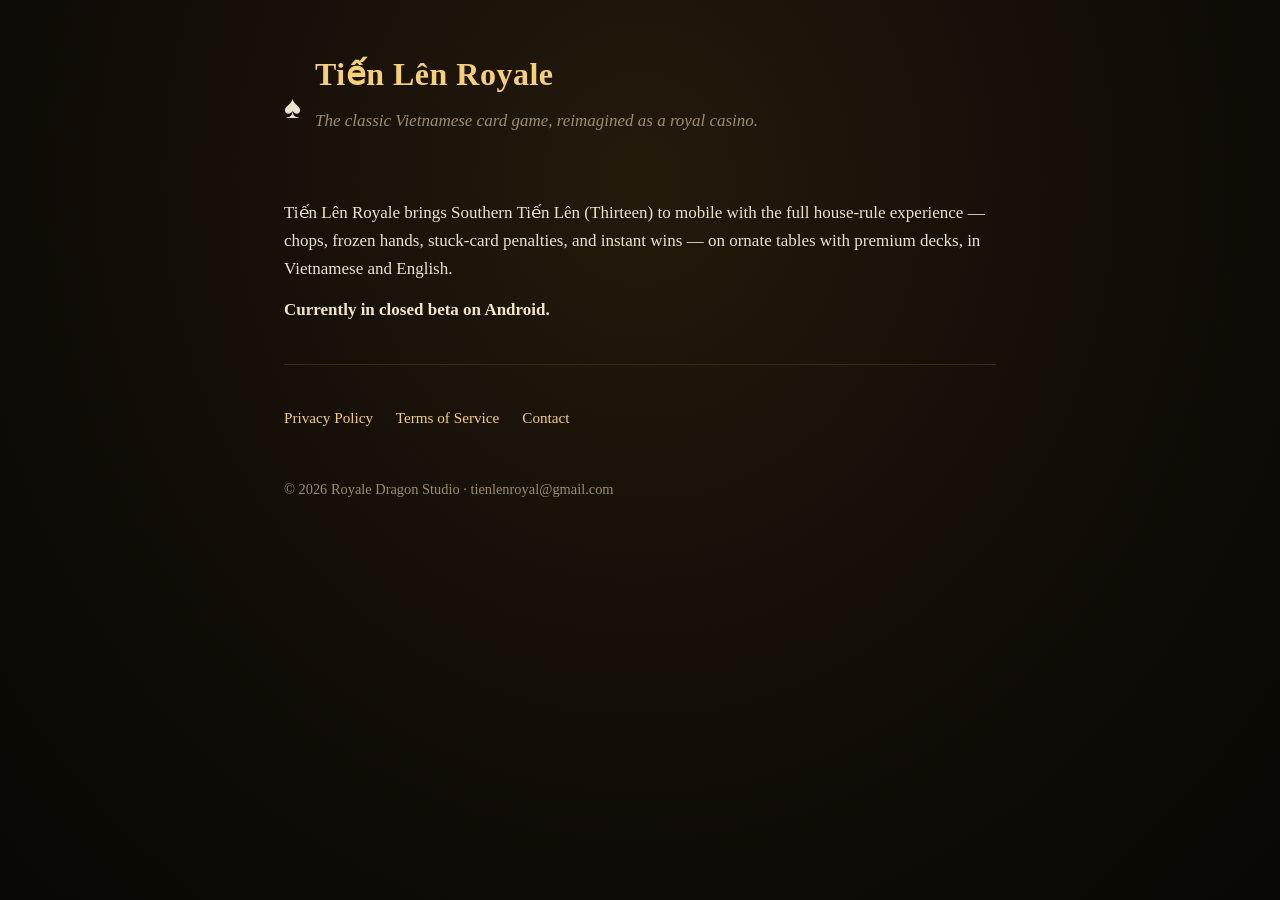
==== index.html @ 7c0a3155 "Tien Len Royale site: privacy policy + terms of service Co-Authored-By: Claude Fable 5 <noreply@anth" ====
<!DOCTYPE html>
<html lang="en">
<head>
<meta charset="utf-8">
<meta name="viewport" content="width=device-width, initial-scale=1">
<title>Tiến Lên Royale</title>
<link rel="stylesheet" href="style.css">
</head>
<body>
<div class="wrap">
  <div class="brand"><span class="crest">♠</span>
    <div><h1>Tiến Lên Royale</h1>
    <div class="meta">The classic Vietnamese card game, reimagined as a royal casino.</div></div>
  </div>
  <p>Tiến Lên Royale brings Southern Tiến Lên (Thirteen) to mobile with the
  full house-rule experience — chops, frozen hands, stuck-card penalties, and
  instant wins — on ornate tables with premium decks, in Vietnamese and English.</p>
  <p><strong>Currently in closed beta on Android.</strong></p>
  <hr class="rule">
  <div class="nav">
    <a href="privacy.html">Privacy Policy</a>
    <a href="terms.html">Terms of Service</a>
    <a href="mailto:tienlenroyal@gmail.com">Contact</a>
  </div>
  <div class="footer">© 2026 Royale Dragon Studio · tienlenroyal@gmail.com</div>
</div>
</body>
</html>
---- style.css ----
:root { color-scheme: dark; }
* { margin: 0; padding: 0; box-sizing: border-box; }
body {
  background: radial-gradient(ellipse at 50% 20%, #241a0c 0%, #120d07 55%, #0a0704 100%);
  color: #ece2cd; font: 17px/1.65 Georgia, "Times New Roman", serif;
  min-height: 100vh;
}
.wrap { max-width: 760px; margin: 0 auto; padding: 48px 24px 80px; }
h1 { color: #f6d074; font-size: 2rem; margin-bottom: .4rem; letter-spacing: .5px; }
h2 { color: #d6a83e; font-size: 1.25rem; margin: 2rem 0 .6rem; }
p, li { margin-bottom: .8rem; }
ul { padding-left: 1.4rem; }
a { color: #f6d074; }
.meta { color: #9a8d70; font-style: italic; margin-bottom: 2rem; }
.rule { border: none; border-top: 1px solid #3a2d16; margin: 2.5rem 0; }
.nav { margin-bottom: 2.5rem; font-size: .95rem; }
.nav a { margin-right: 1.2rem; text-decoration: none; }
.brand { display: flex; align-items: center; gap: 14px; margin-bottom: 2rem; }
.brand .crest { font-size: 2rem; }
.footer { margin-top: 3rem; color: #9a8d70; font-size: .9rem; }
strong { color: #f2e6c8; }
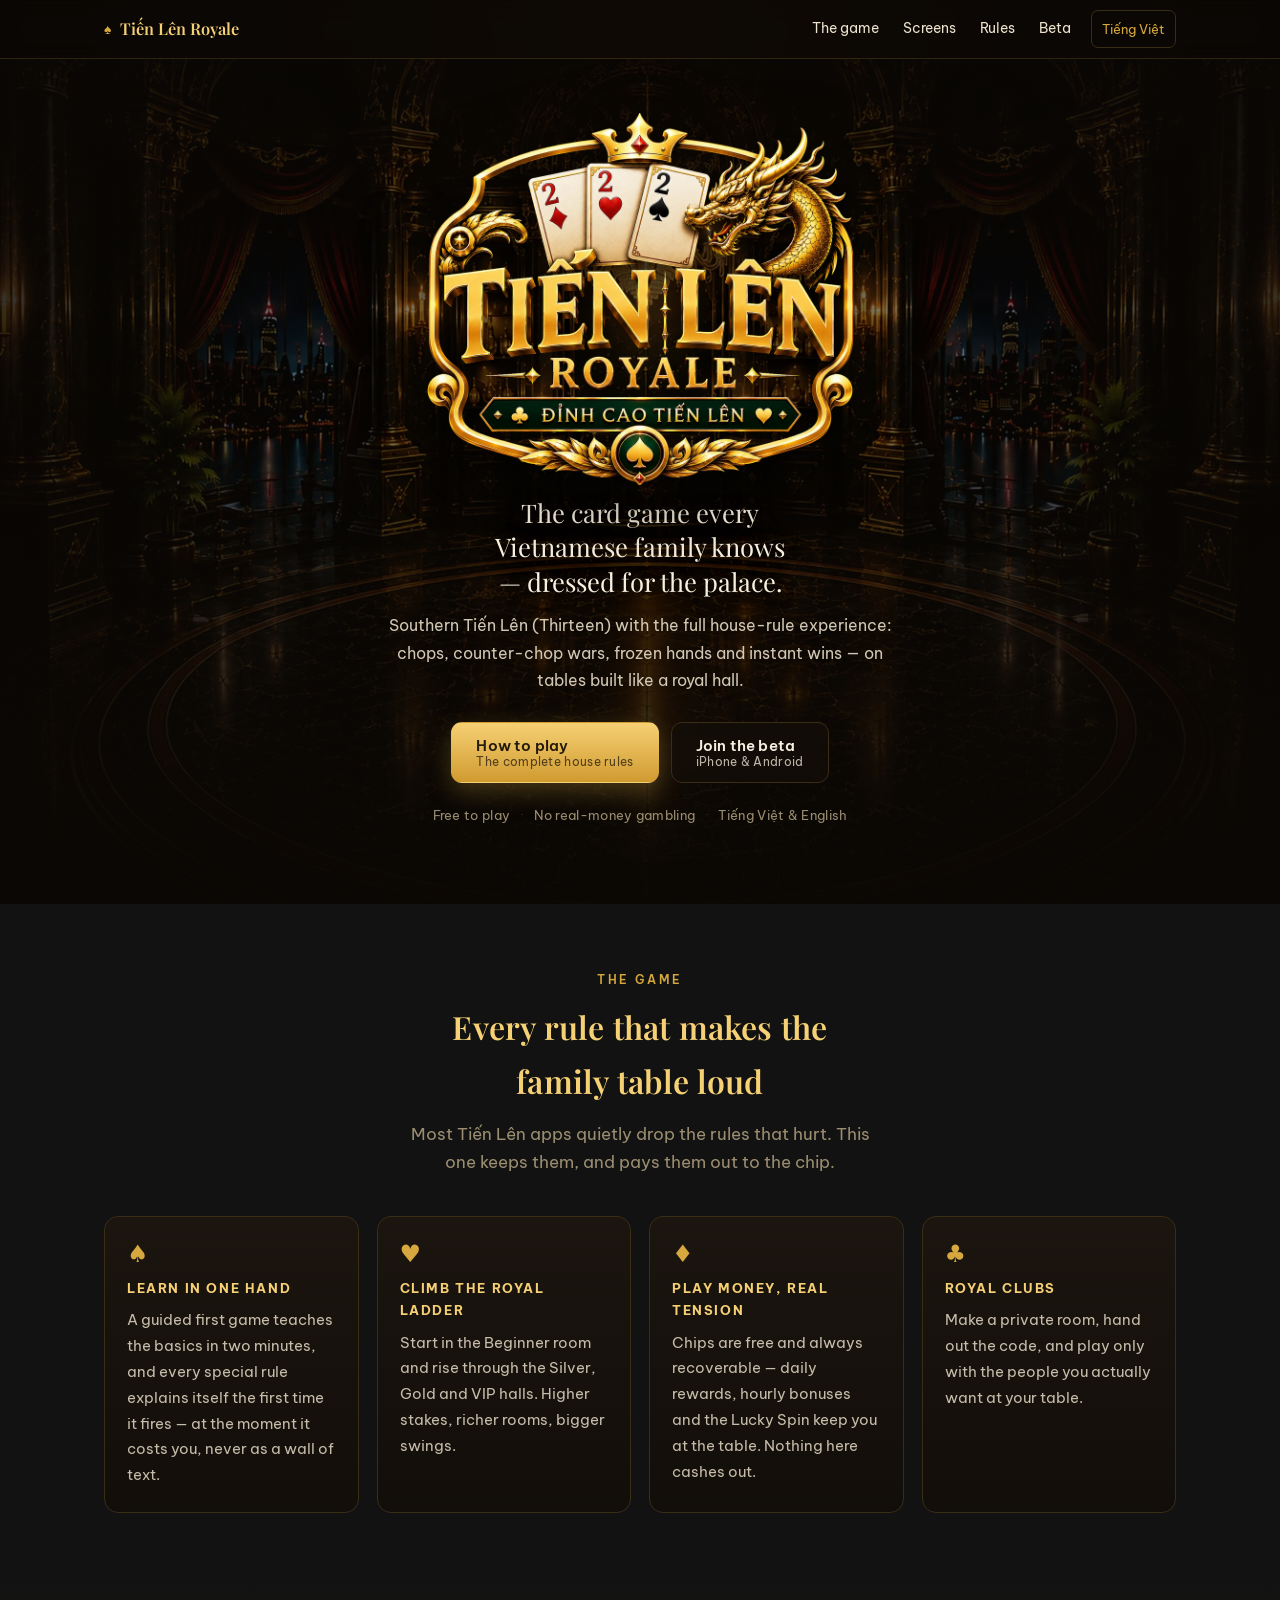
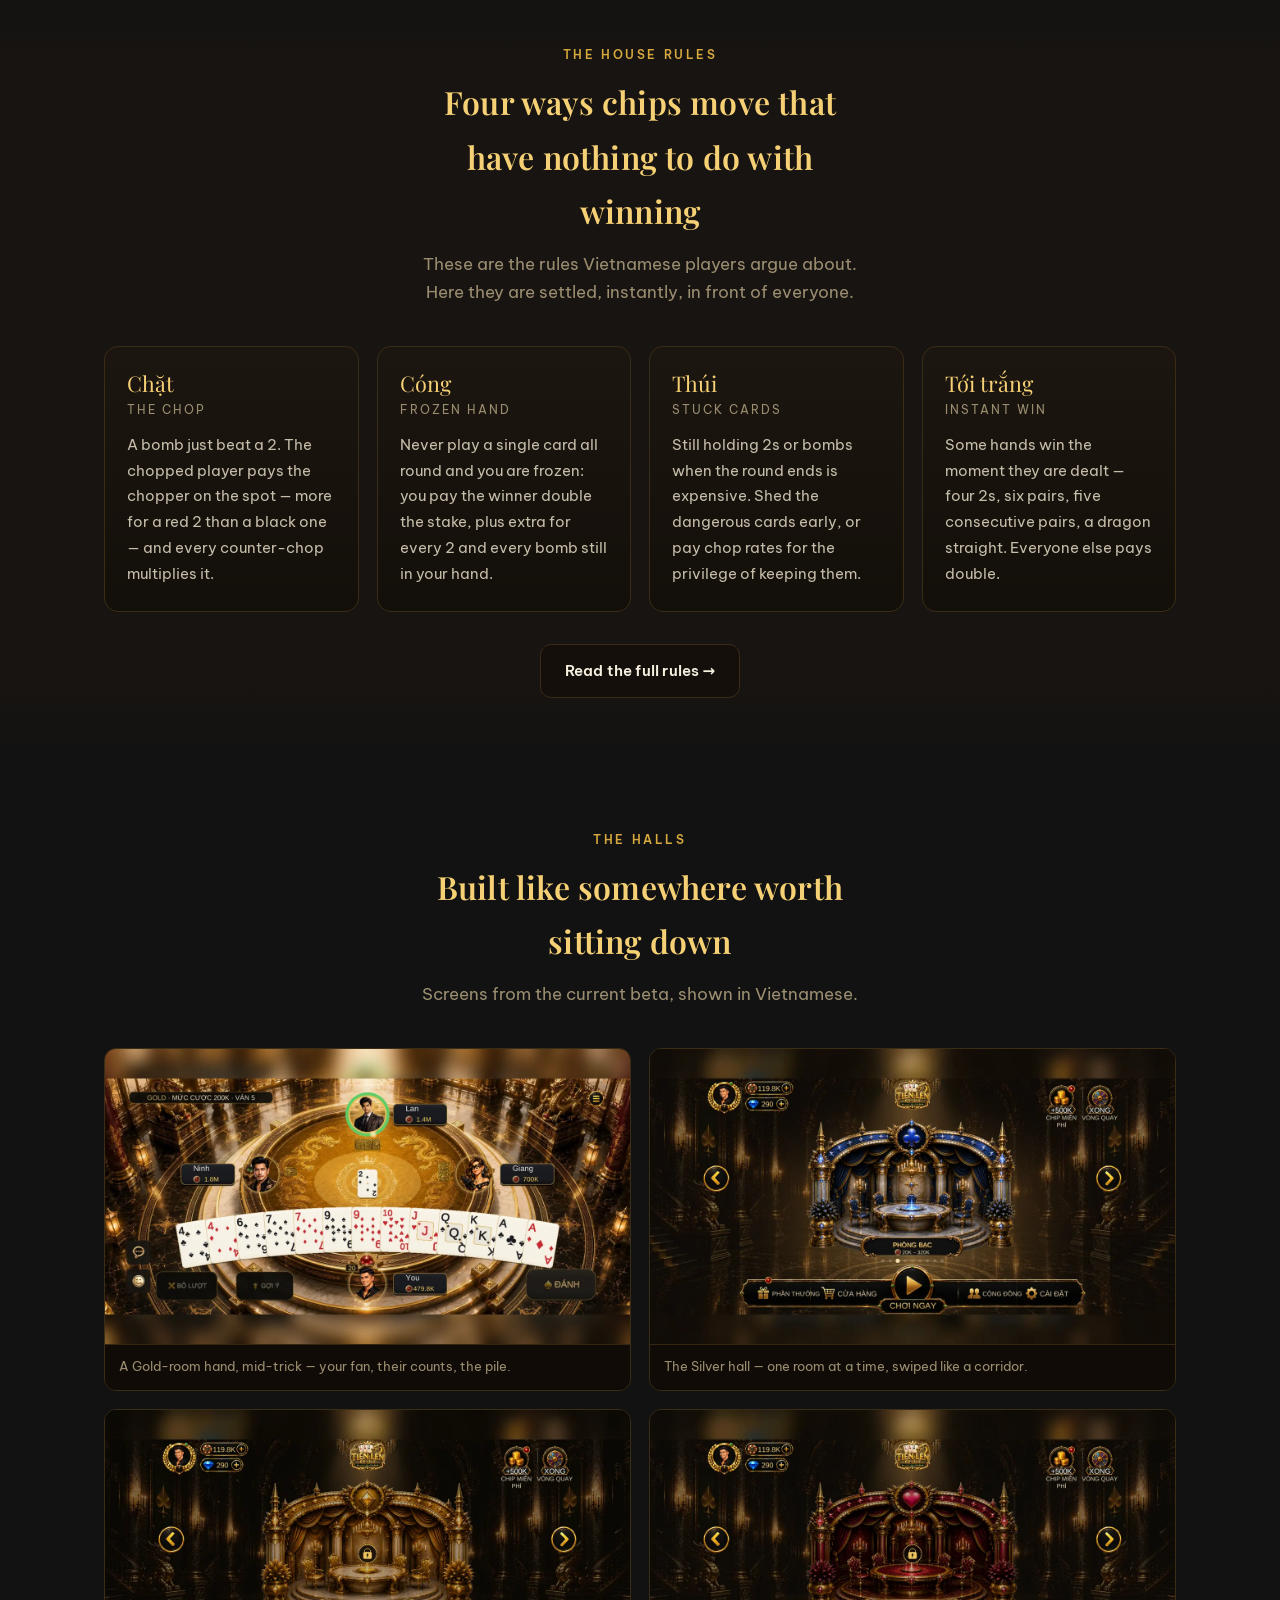
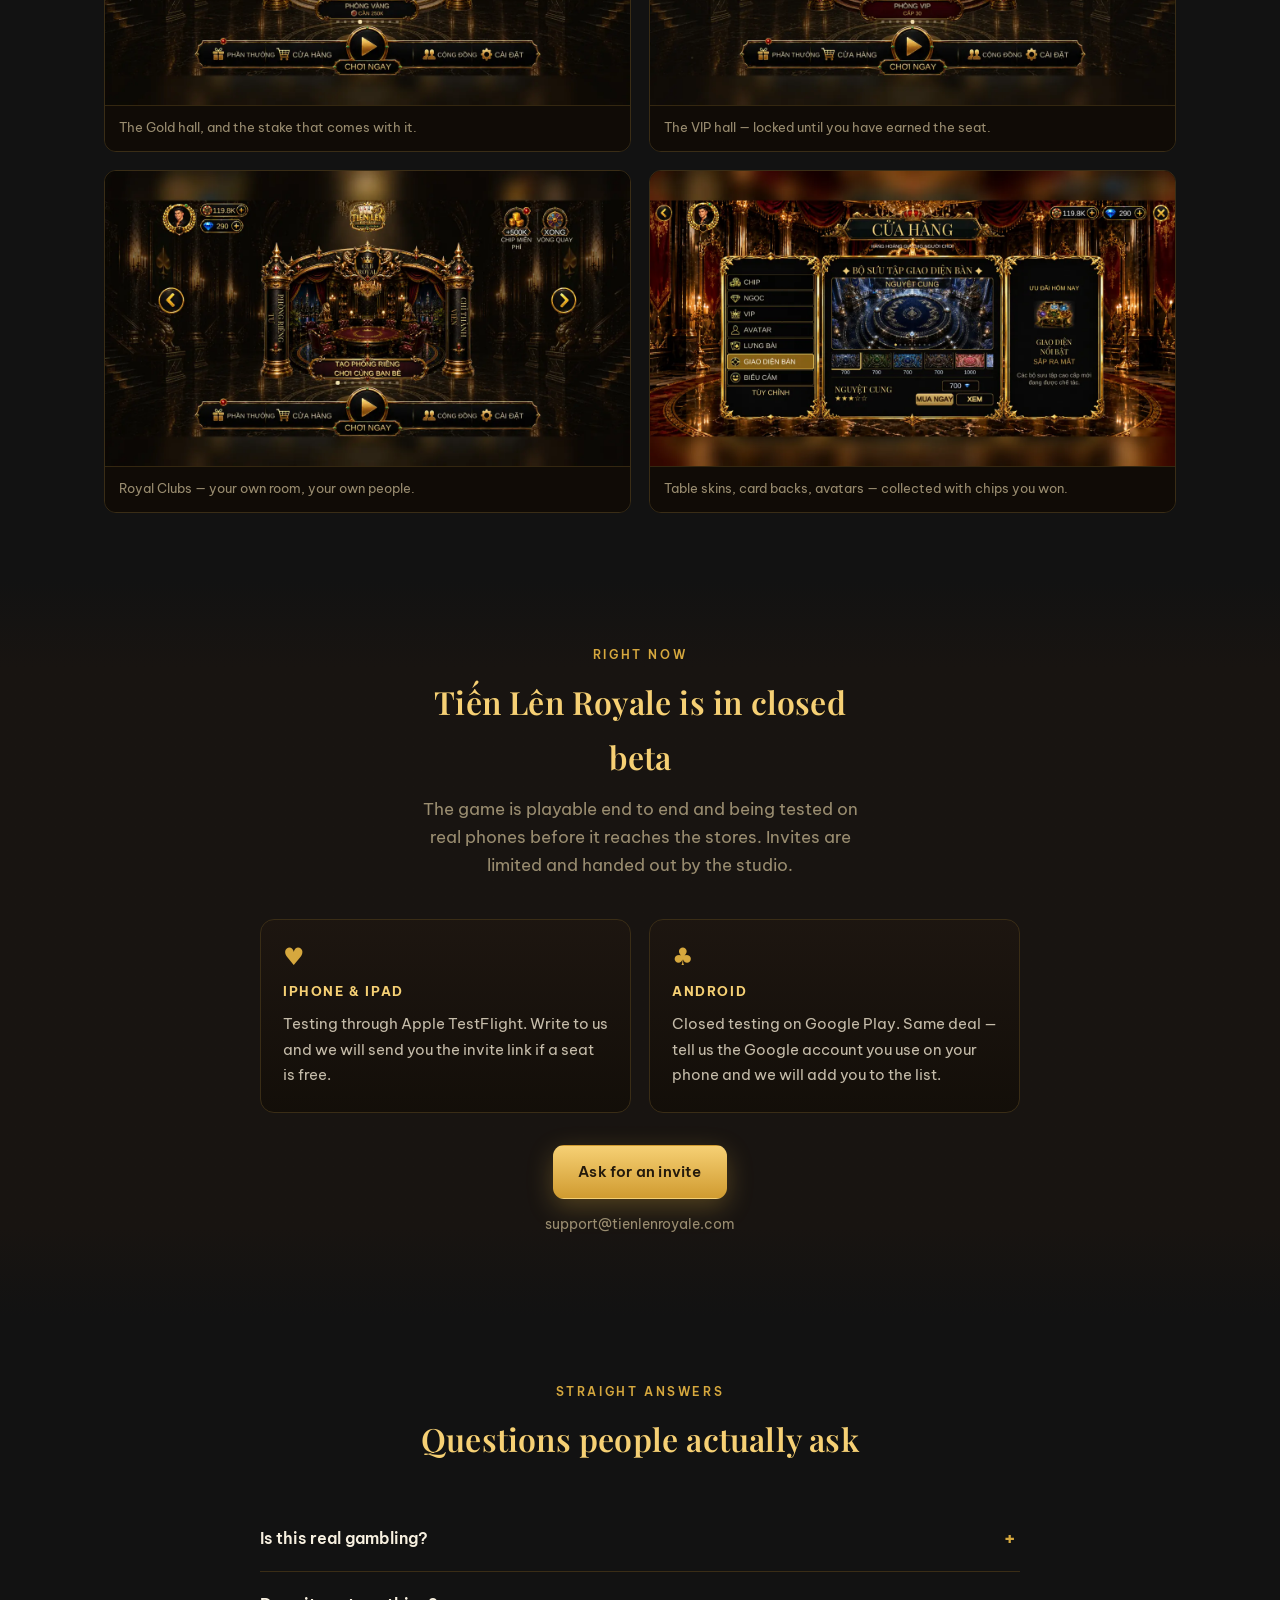
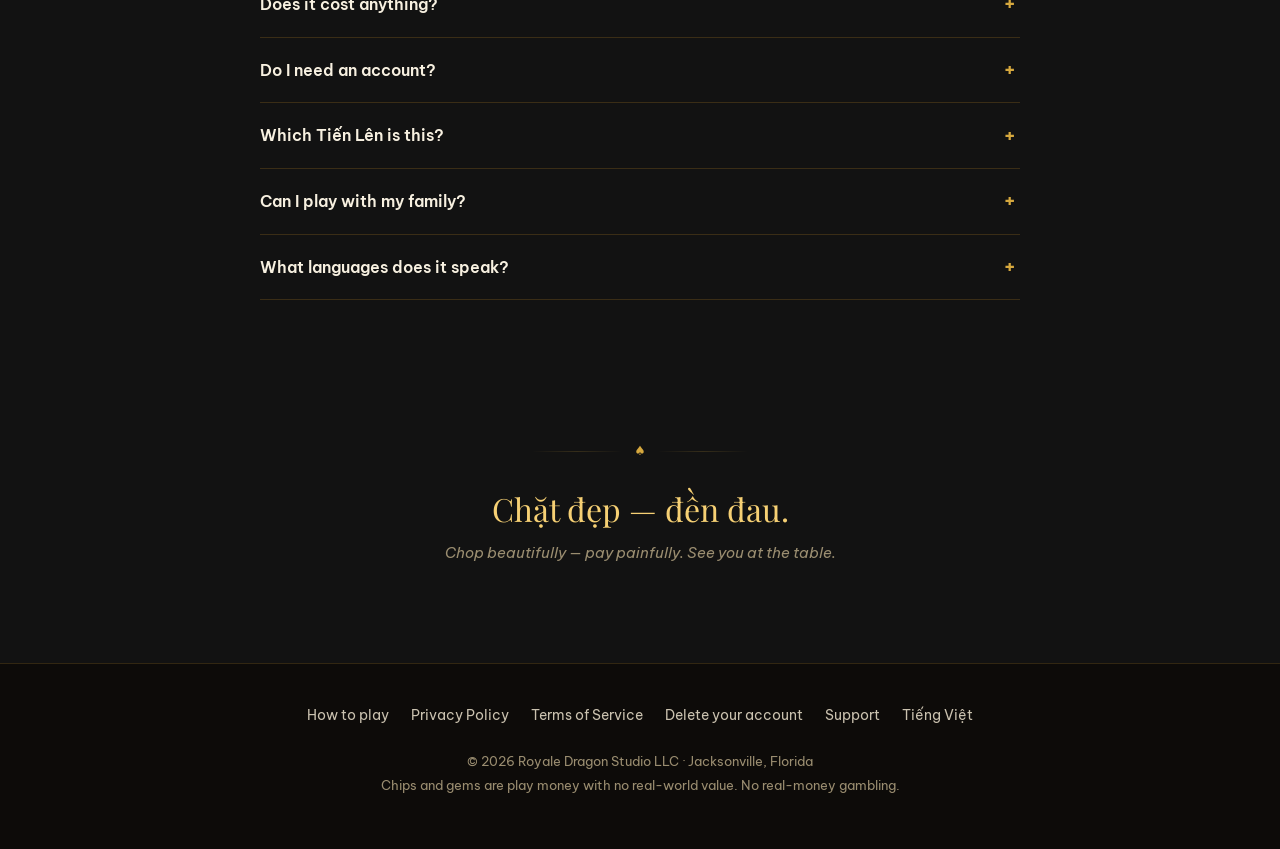
==== commit ca26e3e5: "Marketing site for tienlenroyale.com: landing page, full rules, VI twins The legal-only GitHub Pages" ====
--- a/index.html
+++ b/index.html
@@ -3,26 +3,308 @@
 <head>
 <meta charset="utf-8">
 <meta name="viewport" content="width=device-width, initial-scale=1">
-<title>Tiến Lên Royale</title>
+<title>Tiến Lên Royale — the classic Vietnamese card game, dressed for the palace</title>
+<meta name="description" content="Southern Tiến Lên (Thirteen) on your phone with the full house rules — chặt, cóng, thúi, tới trắng — on ornate royal tables. Free to play, Vietnamese and English, no real-money gambling.">
+<link rel="canonical" href="https://tienlenroyale.com/">
+<link rel="alternate" hreflang="vi" href="https://tienlenroyale.com/index-vi.html">
+<link rel="alternate" hreflang="en" href="https://tienlenroyale.com/">
+<meta property="og:type" content="website">
+<meta property="og:title" content="Tiến Lên Royale">
+<meta property="og:description" content="The card game every Vietnamese family knows — dressed for the palace.">
+<meta property="og:image" content="https://tienlenroyale.com/assets/og.jpg">
+<meta property="og:url" content="https://tienlenroyale.com/">
+<meta name="twitter:card" content="summary_large_image">
+<meta name="theme-color" content="#0a0704">
+<link rel="icon" href="assets/favicon-32.png" sizes="32x32">
+<link rel="apple-touch-icon" href="assets/apple-touch-icon.png">
+<link rel="preconnect" href="https://fonts.googleapis.com">
+<link rel="preconnect" href="https://fonts.gstatic.com" crossorigin>
+<link rel="stylesheet" href="https://fonts.googleapis.com/css2?family=Be+Vietnam+Pro:wght@400;600;700&family=Playfair+Display:wght@500;600;700&display=swap">
 <link rel="stylesheet" href="style.css">
 </head>
 <body>
-<div class="wrap">
-  <div class="brand"><span class="crest">♠</span>
-    <div><h1>Tiến Lên Royale</h1>
-    <div class="meta">The classic Vietnamese card game, reimagined as a royal casino.</div></div>
+
+<header class="site-head">
+  <div class="shell">
+    <a class="site-mark" href="index.html"><span class="pip">♠</span> Tiến Lên Royale</a>
+    <nav class="site-nav">
+      <a class="hide-sm" href="#game">The game</a>
+      <a class="hide-sm" href="#gallery">Screens</a>
+      <a href="rules.html">Rules</a>
+      <a class="hide-sm" href="#beta">Beta</a>
+      <a class="lang" href="index-vi.html">Tiếng Việt</a>
+    </nav>
   </div>
-  <p>Tiến Lên Royale brings Southern Tiến Lên (Thirteen) to mobile with the
-  full house-rule experience — chops, frozen hands, stuck-card penalties, and
-  instant wins — on ornate tables with premium decks, in Vietnamese and English.</p>
-  <p><strong>Currently in closed beta on Android.</strong></p>
-  <hr class="rule">
-  <div class="nav">
-    <a href="privacy.html">Privacy Policy</a>
-    <a href="terms.html">Terms of Service</a>
-    <a href="mailto:tienlenroyal@gmail.com">Contact</a>
+</header>
+
+<main>
+
+  <!-- ── Hero ─────────────────────────────────────────────────────── -->
+  <section class="hero">
+    <div class="hero-bg" aria-hidden="true"></div>
+    <div class="shell">
+      <img class="hero-logo" src="assets/logo.webp" width="900" height="778"
+           alt="Tiến Lên Royale — Đỉnh Cao Tiến Lên" fetchpriority="high">
+      <p class="hero-tag">The card game every Vietnamese family knows — dressed for the palace.</p>
+      <p class="hero-sub">Southern Tiến Lên (Thirteen) with the full house-rule
+      experience: chops, counter-chop wars, frozen hands and instant wins — on
+      tables built like a royal hall.</p>
+
+      <div class="cta-row">
+        <a class="btn btn-gold" href="rules.html">
+          <span class="stack"><span>How to play</span><span class="sub">The complete house rules</span></span>
+        </a>
+        <a class="btn btn-ghost" href="#beta">
+          <span class="stack"><span>Join the beta</span><span class="sub">iPhone &amp; Android</span></span>
+        </a>
+      </div>
+
+      <p class="hero-note">
+        <span>Free to play</span><i>·</i><span>No real-money gambling</span><i>·</i><span>Tiếng Việt &amp; English</span>
+      </p>
+    </div>
+  </section>
+
+  <!-- ── What it is ───────────────────────────────────────────────── -->
+  <section class="band" id="game">
+    <div class="shell">
+      <div class="sec-head">
+        <span class="eyebrow">The game</span>
+        <h2>Every rule that makes the family table loud</h2>
+        <p>Most Tiến Lên apps quietly drop the rules that hurt. This one keeps them,
+        and pays them out to the chip.</p>
+      </div>
+
+      <div class="grid grid-4">
+        <article class="card">
+          <span class="suit">♠</span>
+          <h3>Learn in one hand</h3>
+          <p>A guided first game teaches the basics in two minutes, and every special
+          rule explains itself the first time it fires — at the moment it costs you,
+          never as a wall of text.</p>
+        </article>
+        <article class="card">
+          <span class="suit">♥</span>
+          <h3>Climb the royal ladder</h3>
+          <p>Start in the Beginner room and rise through the Silver, Gold and VIP
+          halls. Higher stakes, richer rooms, bigger swings.</p>
+        </article>
+        <article class="card">
+          <span class="suit">♦</span>
+          <h3>Play money, real tension</h3>
+          <p>Chips are free and always recoverable — daily rewards, hourly bonuses
+          and the Lucky Spin keep you at the table. Nothing here cashes out.</p>
+        </article>
+        <article class="card">
+          <span class="suit">♣</span>
+          <h3>Royal Clubs</h3>
+          <p>Make a private room, hand out the code, and play only with the people
+          you actually want at your table.</p>
+        </article>
+      </div>
+    </div>
+  </section>
+
+  <!-- ── The four house rules ─────────────────────────────────────── -->
+  <section class="band band-alt" id="houserules">
+    <div class="shell">
+      <div class="sec-head">
+        <span class="eyebrow">The house rules</span>
+        <h2>Four ways chips move that have nothing to do with winning</h2>
+        <p>These are the rules Vietnamese players argue about. Here they are settled,
+        instantly, in front of everyone.</p>
+      </div>
+
+      <div class="grid grid-4">
+        <article class="card rule-card">
+          <span class="vn">Chặt</span>
+          <span class="en">The chop</span>
+          <p>A bomb just beat a 2. The chopped player pays the chopper on the spot —
+          more for a red 2 than a black one — and every counter-chop multiplies it.</p>
+        </article>
+        <article class="card rule-card">
+          <span class="vn">Cóng</span>
+          <span class="en">Frozen hand</span>
+          <p>Never play a single card all round and you are frozen: you pay the winner
+          double the stake, plus extra for every 2 and every bomb still in your hand.</p>
+        </article>
+        <article class="card rule-card">
+          <span class="vn">Thúi</span>
+          <span class="en">Stuck cards</span>
+          <p>Still holding 2s or bombs when the round ends is expensive. Shed the
+          dangerous cards early, or pay chop rates for the privilege of keeping them.</p>
+        </article>
+        <article class="card rule-card">
+          <span class="vn">Tới trắng</span>
+          <span class="en">Instant win</span>
+          <p>Some hands win the moment they are dealt — four 2s, six pairs, five
+          consecutive pairs, a dragon straight. Everyone else pays double.</p>
+        </article>
+      </div>
+
+      <p style="text-align:center; margin: 32px 0 0;">
+        <a class="btn btn-ghost" href="rules.html">Read the full rules →</a>
+      </p>
+    </div>
+  </section>
+
+  <!-- ── Gallery ──────────────────────────────────────────────────── -->
+  <section class="band" id="gallery">
+    <div class="shell">
+      <div class="sec-head">
+        <span class="eyebrow">The halls</span>
+        <h2>Built like somewhere worth sitting down</h2>
+        <p>Screens from the current beta, shown in Vietnamese.</p>
+      </div>
+
+      <div class="shots">
+        <figure class="shot">
+          <img src="assets/shots/sc1_table_gold.webp" width="1280" height="720" loading="lazy"
+               alt="A four-player hand in progress at a Gold-room table">
+          <figcaption>A Gold-room hand, mid-trick — your fan, their counts, the pile.</figcaption>
+        </figure>
+        <figure class="shot">
+          <img src="assets/shots/sc3_lobby_silver.webp" width="1280" height="720" loading="lazy"
+               alt="The Silver hall in the lobby carousel">
+          <figcaption>The Silver hall — one room at a time, swiped like a corridor.</figcaption>
+        </figure>
+        <figure class="shot">
+          <img src="assets/shots/sc5_room_gold.webp" width="1280" height="720" loading="lazy"
+               alt="The Gold hall in the lobby carousel">
+          <figcaption>The Gold hall, and the stake that comes with it.</figcaption>
+        </figure>
+        <figure class="shot">
+          <img src="assets/shots/sc4_vip_room.webp" width="1280" height="720" loading="lazy"
+               alt="The VIP hall, locked until level 30">
+          <figcaption>The VIP hall — locked until you have earned the seat.</figcaption>
+        </figure>
+        <figure class="shot">
+          <img src="assets/shots/sc2_royal_club.webp" width="1280" height="720" loading="lazy"
+               alt="The Royal Club room, a private table for friends">
+          <figcaption>Royal Clubs — your own room, your own people.</figcaption>
+        </figure>
+        <figure class="shot">
+          <img src="assets/shots/sc6_table_skins.webp" width="1280" height="720" loading="lazy"
+               alt="The table skin collection in the shop">
+          <figcaption>Table skins, card backs, avatars — collected with chips you won.</figcaption>
+        </figure>
+      </div>
+    </div>
+  </section>
+
+  <!-- ── Beta ─────────────────────────────────────────────────────── -->
+  <section class="band band-alt" id="beta">
+    <div class="shell">
+      <div class="sec-head">
+        <span class="eyebrow">Right now</span>
+        <h2>Tiến Lên Royale is in closed beta</h2>
+        <p>The game is playable end to end and being tested on real phones before it
+        reaches the stores. Invites are limited and handed out by the studio.</p>
+      </div>
+
+      <div class="grid grid-2" style="max-width: 760px; margin: 0 auto;">
+        <article class="card">
+          <span class="suit">♥</span>
+          <h3>iPhone &amp; iPad</h3>
+          <p>Testing through Apple TestFlight. Write to us and we will send you the
+          invite link if a seat is free.</p>
+        </article>
+        <article class="card">
+          <span class="suit">♣</span>
+          <h3>Android</h3>
+          <p>Closed testing on Google Play. Same deal — tell us the Google account
+          you use on your phone and we will add you to the list.</p>
+        </article>
+      </div>
+
+      <p style="text-align:center; margin: 32px 0 0;">
+        <a class="btn btn-gold" href="mailto:support@tienlenroyale.com?subject=Beta%20invite%20request">
+          Ask for an invite
+        </a>
+      </p>
+      <p style="text-align:center; color: var(--muted); font-size: .85rem; margin-top: 14px;">
+        support@tienlenroyale.com
+      </p>
+    </div>
+  </section>
+
+  <!-- ── Q&A ──────────────────────────────────────────────────────── -->
+  <section class="band">
+    <div class="shell">
+      <div class="sec-head">
+        <span class="eyebrow">Straight answers</span>
+        <h2>Questions people actually ask</h2>
+      </div>
+
+      <div class="qa">
+        <details>
+          <summary>Is this real gambling?</summary>
+          <p>No. Chips and gems are play money. They have no real-world value, cannot
+          be cashed out, and cannot be transferred between players for value. The game
+          simulates card-table wagering — the way a family game does — and nothing of
+          monetary value can be won.</p>
+        </details>
+        <details>
+          <summary>Does it cost anything?</summary>
+          <p>The game is free to play. Chips are always recoverable through daily
+          rewards, hourly bonuses and the Lucky Spin, so running dry is never the end
+          of the night. Optional chip packs will exist later; nothing is on sale today.</p>
+        </details>
+        <details>
+          <summary>Do I need an account?</summary>
+          <p>No. You can play as a guest forever — sign-in is an offer, never a wall.
+          Linking an Apple or Google account exists so your progress survives a lost
+          phone, and you can delete the account and everything in it at any time.</p>
+        </details>
+        <details>
+          <summary>Which Tiến Lên is this?</summary>
+          <p>Southern Tiến Lên (Tiến Lên Miền Nam, "Thirteen"): 3 is the lowest card,
+          2 is the highest, suits rank ♠ &lt; ♣ &lt; ♦ &lt; ♥, and bombs chop 2s. The
+          full ruleset — including the chop, frozen-hand and stuck-card penalties — is
+          written out on the <a href="rules.html">rules page</a>.</p>
+        </details>
+        <details>
+          <summary>Can I play with my family?</summary>
+          <p>Yes — that is what Royal Clubs are for. Create a private room, choose the
+          stake and how many seats it has, and share the code with the people you want
+          in it.</p>
+        </details>
+        <details>
+          <summary>What languages does it speak?</summary>
+          <p>Vietnamese and English, switchable in Settings. The Vietnamese is the
+          language the game was written in, not a translation of the English.</p>
+        </details>
+      </div>
+    </div>
+  </section>
+
+  <!-- ── Closer ───────────────────────────────────────────────────── -->
+  <section class="closer">
+    <div class="shell">
+      <div class="ornament">♠</div>
+      <p class="quote" style="margin-top: 26px;">Chặt đẹp — đền đau.</p>
+      <p class="quote-en">Chop beautifully — pay painfully. See you at the table.</p>
+    </div>
+  </section>
+
+</main>
+
+<footer class="site-foot">
+  <div class="shell">
+    <div class="foot-links">
+      <a href="rules.html">How to play</a>
+      <a href="privacy.html">Privacy Policy</a>
+      <a href="terms.html">Terms of Service</a>
+      <a href="delete-account.html">Delete your account</a>
+      <a href="mailto:support@tienlenroyale.com">Support</a>
+      <a href="index-vi.html">Tiếng Việt</a>
+    </div>
+    <div class="foot-legal">
+      © 2026 Royale Dragon Studio LLC · Jacksonville, Florida<br>
+      Chips and gems are play money with no real-world value. No real-money gambling.
+    </div>
   </div>
-  <div class="footer">© 2026 Royale Dragon Studio · tienlenroyal@gmail.com</div>
-</div>
+</footer>
+
 </body>
 </html>
--- a/style.css
+++ b/style.css
@@ -1,21 +1,353 @@
-:root { color-scheme: dark; }
+/* ── Tiến Lên Royale — tienlenroyale.com ──────────────────────────────────
+   One stylesheet for the whole site. The document classes (.wrap, .nav,
+   .meta, .rule, .footer, h1/h2/p/ul) are the ones the legal pages have
+   always used and still mean the same thing; everything below the
+   "MARKETING" band is new and only the landing/rules pages touch it.
+   Fonts are chosen for FULL VIETNAMESE COVERAGE — Playfair Display and
+   Be Vietnam Pro both ship the vietnamese subset, so ế ộ ạ ề never fall
+   back to a mismatched face mid-word.
+   ───────────────────────────────────────────────────────────────────── */
+
+:root {
+  color-scheme: dark;
+
+  --ink:        #0a0704;
+  --ink-2:      #120d07;
+  --panel:      #17110a;
+  --panel-2:    #1e1610;
+  --gold:       #f6d074;
+  --gold-deep:  #d6a83e;
+  --gold-glow:  rgba(246, 208, 116, .16);
+  --cream:      #ece2cd;
+  --cream-hi:   #f7f0e0;
+  --muted:      #9a8d70;
+  --line:       #3a2d16;
+  --line-soft:  rgba(214, 168, 62, .18);
+  --oxblood:    #6d1f22;
+
+  --display: "Playfair Display", Georgia, "Times New Roman", serif;
+  --body: "Be Vietnam Pro", "Segoe UI", system-ui, -apple-system, sans-serif;
+
+  --shell: 1120px;
+  --doc: 760px;
+}
+
 * { margin: 0; padding: 0; box-sizing: border-box; }
+
+html { scroll-behavior: smooth; }
+@media (prefers-reduced-motion: reduce) { html { scroll-behavior: auto; } }
+
 body {
-  background: radial-gradient(ellipse at 50% 20%, #241a0c 0%, #120d07 55%, #0a0704 100%);
-  color: #ece2cd; font: 17px/1.65 Georgia, "Times New Roman", serif;
+  background: radial-gradient(ellipse at 50% 0%, #241a0c 0%, #120d07 48%, #0a0704 100%);
+  background-attachment: fixed;
+  color: var(--cream);
+  font: 16.5px/1.7 var(--body);
   min-height: 100vh;
-}
-.wrap { max-width: 760px; margin: 0 auto; padding: 48px 24px 80px; }
-h1 { color: #f6d074; font-size: 2rem; margin-bottom: .4rem; letter-spacing: .5px; }
-h2 { color: #d6a83e; font-size: 1.25rem; margin: 2rem 0 .6rem; }
-p, li { margin-bottom: .8rem; }
-ul { padding-left: 1.4rem; }
-a { color: #f6d074; }
-.meta { color: #9a8d70; font-style: italic; margin-bottom: 2rem; }
-.rule { border: none; border-top: 1px solid #3a2d16; margin: 2.5rem 0; }
+  -webkit-font-smoothing: antialiased;
+  overflow-x: hidden;
+}
+
+/* ── Document typography (legal pages + rules body) ──────────────────── */
+
+.wrap { max-width: var(--doc); margin: 0 auto; padding: 48px 24px 80px; }
+
+h1 {
+  font-family: var(--display);
+  color: var(--gold);
+  font-size: clamp(1.9rem, 5vw, 2.3rem);
+  font-weight: 600;
+  line-height: 1.2;
+  margin-bottom: .5rem;
+  letter-spacing: .3px;
+}
+h2 {
+  font-family: var(--display);
+  color: var(--gold-deep);
+  font-size: clamp(1.2rem, 3.4vw, 1.4rem);
+  font-weight: 600;
+  margin: 2.2rem 0 .7rem;
+  letter-spacing: .2px;
+}
+h3 {
+  font-family: var(--display);
+  color: var(--cream-hi);
+  font-size: 1.08rem;
+  font-weight: 600;
+  margin: 1.4rem 0 .4rem;
+}
+
+p, li { margin-bottom: .85rem; }
+ul, ol { padding-left: 1.4rem; }
+a { color: var(--gold); text-underline-offset: 3px; }
+a:hover { color: var(--cream-hi); }
+strong { color: var(--cream-hi); font-weight: 600; }
+em { color: var(--cream-hi); }
+
+.meta { color: var(--muted); font-style: italic; margin-bottom: 2rem; }
+.rule { border: none; border-top: 1px solid var(--line); margin: 2.5rem 0; }
 .nav { margin-bottom: 2.5rem; font-size: .95rem; }
 .nav a { margin-right: 1.2rem; text-decoration: none; }
 .brand { display: flex; align-items: center; gap: 14px; margin-bottom: 2rem; }
 .brand .crest { font-size: 2rem; }
-.footer { margin-top: 3rem; color: #9a8d70; font-size: .9rem; }
-strong { color: #f2e6c8; }
+.footer { margin-top: 3rem; color: var(--muted); font-size: .9rem; }
+
+/* ══ MARKETING ═══════════════════════════════════════════════════════ */
+
+.shell { max-width: var(--shell); margin: 0 auto; padding: 0 24px; }
+
+/* ── Site header ─────────────────────────────────────────────────────── */
+
+.site-head {
+  position: sticky; top: 0; z-index: 40;
+  background: rgba(10, 7, 4, .82);
+  backdrop-filter: blur(10px);
+  border-bottom: 1px solid var(--line-soft);
+}
+.site-head .shell {
+  display: flex; align-items: center; justify-content: space-between;
+  gap: 16px; min-height: 58px;
+}
+.site-mark {
+  display: inline-flex; align-items: center; gap: 9px;
+  font-family: var(--display); font-weight: 600; font-size: 1.02rem;
+  color: var(--gold); text-decoration: none; white-space: nowrap;
+}
+.site-mark .pip { color: var(--gold-deep); font-size: .85em; }
+.site-nav { display: flex; align-items: center; gap: 4px; flex-wrap: wrap; justify-content: flex-end; }
+.site-nav a {
+  color: var(--cream); text-decoration: none; font-size: .87rem;
+  padding: 7px 10px; border-radius: 7px; white-space: nowrap;
+}
+.site-nav a:hover { color: var(--gold); background: rgba(246, 208, 116, .08); }
+.site-nav a.lang {
+  border: 1px solid var(--line); color: var(--gold-deep);
+  margin-left: 6px; font-size: .82rem;
+}
+@media (max-width: 620px) {
+  .site-nav a { padding: 6px 8px; font-size: .82rem; }
+  .site-nav a.hide-sm { display: none; }
+  .site-mark { font-size: .93rem; }
+}
+
+/* ── Hero ────────────────────────────────────────────────────────────── */
+
+.hero { position: relative; overflow: hidden; text-align: center; isolation: isolate; }
+.hero-bg {
+  position: absolute; inset: 0; z-index: -2;
+  background: #0a0704 center/cover no-repeat;
+  background-image: url("assets/hero-sm.webp");
+}
+@media (min-width: 720px) { .hero-bg { background-image: url("assets/hero.webp"); } }
+.hero-bg::after {
+  content: ""; position: absolute; inset: 0;
+  background:
+    radial-gradient(ellipse at 50% 42%, rgba(10, 7, 4, .18) 0%, rgba(10, 7, 4, .74) 62%, #0a0704 100%),
+    linear-gradient(to bottom, rgba(10, 7, 4, .55) 0%, rgba(10, 7, 4, .05) 30%, rgba(10, 7, 4, .92) 100%);
+}
+.hero .shell { padding-top: 54px; padding-bottom: 62px; }
+
+.hero-logo {
+  width: min(430px, 78vw); height: auto; display: block; margin: 0 auto 6px;
+  filter: drop-shadow(0 14px 34px rgba(0, 0, 0, .75));
+}
+.hero-tag {
+  font-family: var(--display); font-size: clamp(1.15rem, 3.6vw, 1.6rem);
+  color: var(--cream-hi); line-height: 1.35; margin: 10px auto 0; max-width: 25ch;
+  text-wrap: balance;
+  text-shadow: 0 2px 18px rgba(0, 0, 0, .9);
+}
+.hero-sub {
+  color: var(--cream); opacity: .88; max-width: 46ch; margin: 14px auto 0;
+  font-size: 1rem; text-shadow: 0 2px 14px rgba(0, 0, 0, .8);
+}
+
+.cta-row {
+  display: flex; gap: 12px; justify-content: center; flex-wrap: wrap;
+  margin-top: 28px;
+}
+.btn {
+  display: inline-flex; align-items: center; gap: 9px;
+  padding: 13px 24px; border-radius: 11px; text-decoration: none;
+  font-family: var(--body); font-size: .95rem; font-weight: 600;
+  letter-spacing: .2px; border: 1px solid transparent;
+  transition: transform .14s ease, box-shadow .14s ease, background .14s ease;
+}
+.btn:active { transform: translateY(1px) scale(.99); }
+.btn-gold {
+  background: linear-gradient(180deg, #f6d074 0%, #d09b30 100%);
+  color: #241a0c; box-shadow: 0 8px 26px rgba(214, 168, 62, .3);
+}
+.btn-gold:hover { color: #1a1208; box-shadow: 0 10px 32px rgba(214, 168, 62, .45); }
+.btn-ghost {
+  background: rgba(20, 15, 9, .72); color: var(--cream-hi);
+  border-color: var(--line); backdrop-filter: blur(4px);
+}
+.btn-ghost:hover { border-color: var(--gold-deep); color: var(--gold); }
+.btn .sub { display: block; font-size: .72rem; font-weight: 400; opacity: .75; letter-spacing: .3px; }
+.btn .stack { display: flex; flex-direction: column; align-items: flex-start; line-height: 1.25; }
+
+.hero-note {
+  margin-top: 22px; font-size: .84rem; color: var(--muted);
+  letter-spacing: .3px;
+  display: flex; flex-wrap: wrap; justify-content: center; align-items: center;
+  gap: 4px 10px;
+}
+.hero-note span { white-space: nowrap; }
+.hero-note i { font-style: normal; color: var(--line); }
+@media (max-width: 620px) { .hero-note i { display: none; } }
+
+/* ── Sections ────────────────────────────────────────────────────────── */
+
+.band { padding: 66px 0; }
+.band-alt { background: linear-gradient(180deg, rgba(30, 22, 16, 0) 0%, rgba(30, 22, 16, .5) 12%, rgba(30, 22, 16, .5) 88%, rgba(30, 22, 16, 0) 100%); }
+
+.sec-head { text-align: center; max-width: 42ch; margin: 0 auto 40px; }
+.eyebrow {
+  font-family: var(--body); font-size: .74rem; font-weight: 600;
+  letter-spacing: 2.6px; text-transform: uppercase; color: var(--gold-deep);
+  display: block; margin-bottom: 10px;
+}
+.sec-head h2 { margin-top: 0; color: var(--gold); font-size: clamp(1.5rem, 4.2vw, 2rem); }
+.sec-head p { color: var(--muted); margin-top: 8px; margin-bottom: 0; }
+
+.ornament {
+  display: flex; align-items: center; justify-content: center; gap: 12px;
+  color: var(--gold-deep); font-size: .8rem; margin: 0 auto;
+}
+.ornament::before, .ornament::after {
+  content: ""; height: 1px; width: min(90px, 16vw);
+  background: linear-gradient(to right, transparent, var(--line-soft), transparent);
+}
+
+/* ── Cards ───────────────────────────────────────────────────────────── */
+
+.grid { display: grid; gap: 18px; }
+.grid-2 { grid-template-columns: repeat(auto-fit, minmax(280px, 1fr)); }
+.grid-4 { grid-template-columns: repeat(auto-fit, minmax(238px, 1fr)); }
+
+.card {
+  background: linear-gradient(180deg, rgba(30, 22, 16, .82), rgba(18, 13, 7, .82));
+  border: 1px solid var(--line); border-radius: 14px;
+  padding: 24px 22px;
+}
+.card .suit { font-size: 1.5rem; color: var(--gold-deep); line-height: 1; display: block; margin-bottom: 12px; }
+.card h3 {
+  margin: 0 0 8px; font-family: var(--body); font-size: .82rem; font-weight: 700;
+  letter-spacing: 1.6px; text-transform: uppercase; color: var(--gold);
+}
+.card p { color: var(--cream); opacity: .82; font-size: .95rem; margin-bottom: 0; }
+
+.rule-card { position: relative; }
+.rule-card .vn {
+  font-family: var(--display); font-size: 1.35rem; color: var(--gold);
+  display: block; line-height: 1.15;
+}
+.rule-card .en {
+  font-size: .74rem; letter-spacing: 2px; text-transform: uppercase;
+  color: var(--muted); display: block; margin: 4px 0 12px;
+}
+
+/* ── Gallery ─────────────────────────────────────────────────────────── */
+
+.shots {
+  display: grid; gap: 18px;
+  grid-template-columns: repeat(auto-fit, minmax(420px, 1fr));
+}
+.shot {
+  border: 1px solid var(--line); border-radius: 12px; overflow: hidden;
+  background: #0a0704;
+}
+.shot img { width: 100%; height: auto; display: block; }
+.shot figcaption {
+  padding: 11px 14px; font-size: .84rem; color: var(--muted);
+  border-top: 1px solid var(--line-soft); background: rgba(18, 13, 7, .8);
+}
+@media (max-width: 700px) {
+  .shots {
+    grid-auto-flow: column; grid-auto-columns: 86%;
+    grid-template-columns: none;
+    overflow-x: auto; scroll-snap-type: x mandatory;
+    padding-bottom: 10px; margin: 0 -24px; padding-left: 24px; padding-right: 24px;
+    scrollbar-width: thin;
+  }
+  .shot { scroll-snap-align: center; }
+}
+
+/* ── Q&A ─────────────────────────────────────────────────────────────── */
+
+.qa { max-width: var(--doc); margin: 0 auto; }
+.qa details {
+  border-bottom: 1px solid var(--line); padding: 4px 0;
+}
+.qa summary {
+  cursor: pointer; list-style: none; padding: 15px 30px 15px 0;
+  font-weight: 600; color: var(--cream-hi); position: relative; font-size: .98rem;
+}
+.qa summary::-webkit-details-marker { display: none; }
+.qa summary::after {
+  content: "+"; position: absolute; right: 4px; top: 50%; transform: translateY(-50%);
+  color: var(--gold-deep); font-size: 1.3rem; line-height: 1;
+}
+.qa details[open] summary::after { content: "−"; }
+.qa details p { color: var(--muted); padding-bottom: 8px; margin-bottom: 4px; }
+
+/* ── Closing call ────────────────────────────────────────────────────── */
+
+.closer { text-align: center; padding: 74px 0 84px; }
+.closer .quote {
+  font-family: var(--display); font-size: clamp(1.35rem, 4.5vw, 2rem);
+  color: var(--gold); line-height: 1.3; margin-bottom: 10px;
+}
+.closer .quote-en { color: var(--muted); font-size: .95rem; font-style: italic; }
+
+/* ── Site footer ─────────────────────────────────────────────────────── */
+
+.site-foot {
+  border-top: 1px solid var(--line-soft);
+  background: rgba(10, 7, 4, .6);
+  padding: 40px 0 52px;
+  font-size: .88rem;
+}
+.foot-links {
+  display: flex; flex-wrap: wrap; gap: 8px 22px; justify-content: center;
+  margin-bottom: 22px;
+}
+.foot-links a { color: var(--cream); text-decoration: none; opacity: .85; }
+.foot-links a:hover { color: var(--gold); opacity: 1; }
+.foot-legal { text-align: center; color: var(--muted); font-size: .82rem; line-height: 1.8; }
+.foot-legal a { color: var(--muted); }
+
+/* ── Rules page extras ───────────────────────────────────────────────── */
+
+.toc {
+  border: 1px solid var(--line); border-radius: 12px; padding: 18px 22px;
+  background: rgba(30, 22, 16, .5); margin: 0 0 2.4rem;
+}
+.toc ol { margin: 0; padding-left: 1.2rem; }
+.toc li { margin-bottom: .3rem; font-size: .95rem; }
+.toc a { text-decoration: none; }
+.toc a:hover { text-decoration: underline; }
+
+.cards-table {
+  width: 100%; border-collapse: collapse; margin: .4rem 0 1.6rem; font-size: .93rem;
+}
+.cards-table th, .cards-table td {
+  text-align: left; padding: 9px 12px; border-bottom: 1px solid var(--line);
+  vertical-align: top;
+}
+.cards-table th { color: var(--gold-deep); font-weight: 600; font-size: .78rem; letter-spacing: 1.4px; text-transform: uppercase; }
+.cards-table td:first-child { color: var(--cream-hi); white-space: nowrap; }
+.table-scroll { overflow-x: auto; margin: 0 0 1.6rem; }
+
+.callout {
+  border-left: 2px solid var(--gold-deep); background: rgba(30, 22, 16, .55);
+  padding: 16px 20px; border-radius: 0 10px 10px 0; margin: 1.4rem 0;
+}
+.callout p:last-child { margin-bottom: 0; }
+.callout .tag {
+  display: block; font-size: .72rem; letter-spacing: 2px; text-transform: uppercase;
+  color: var(--gold-deep); margin-bottom: 6px;
+}
+
+.seq { color: var(--gold); font-family: var(--display); font-size: 1.05em; letter-spacing: 1px; }
+.red { color: #e0736f; }
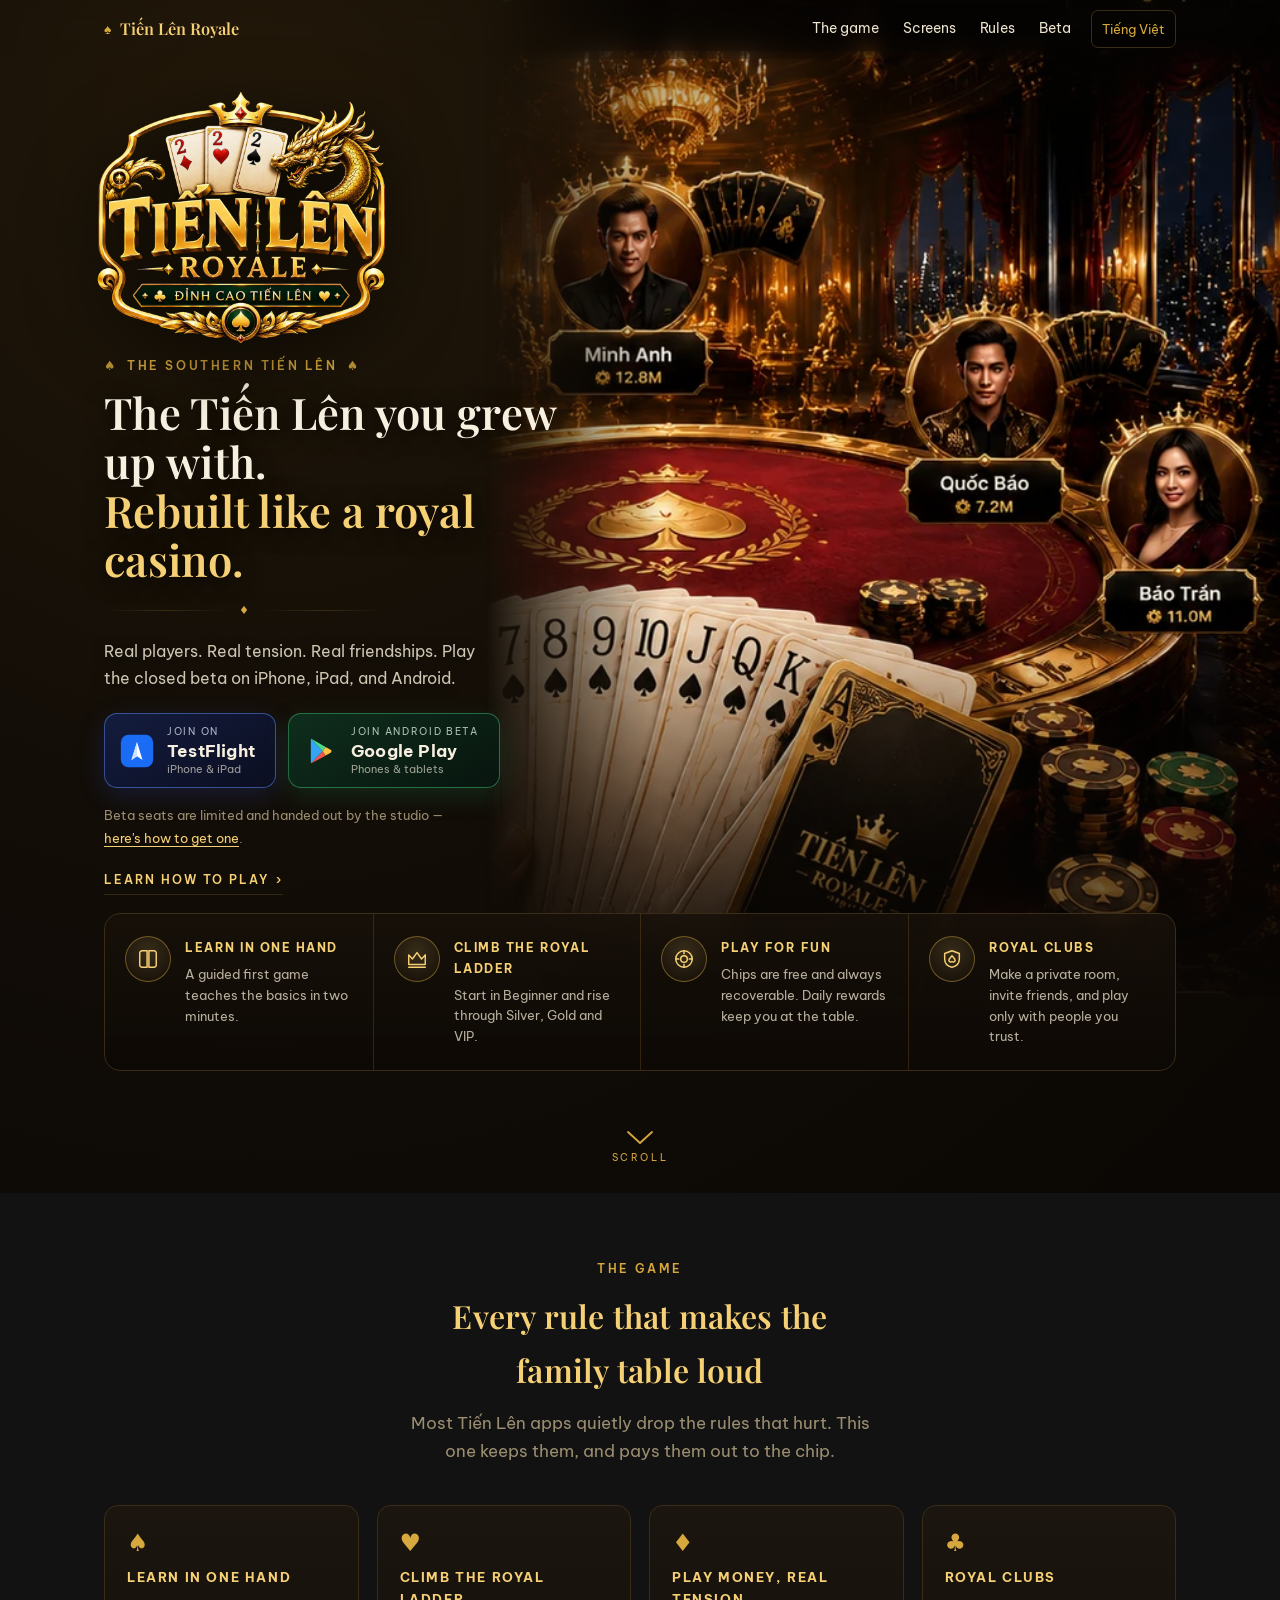
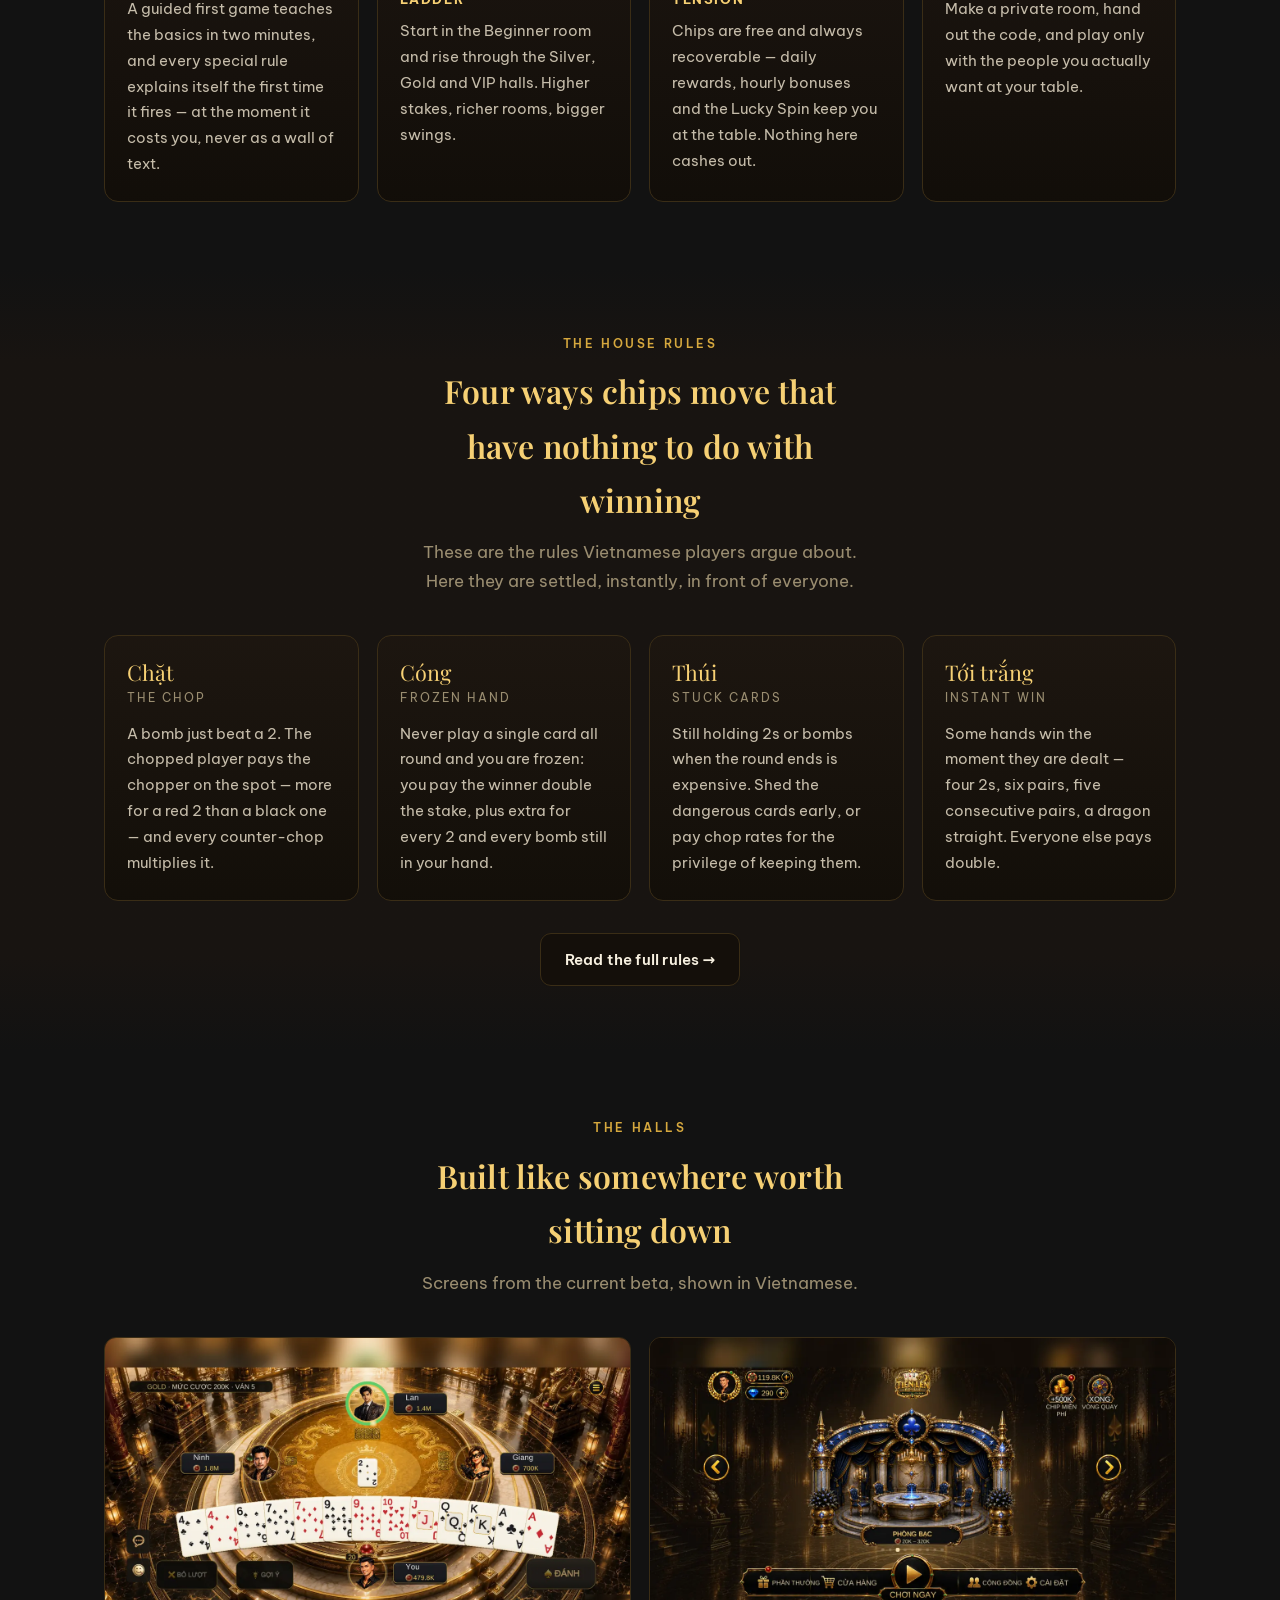
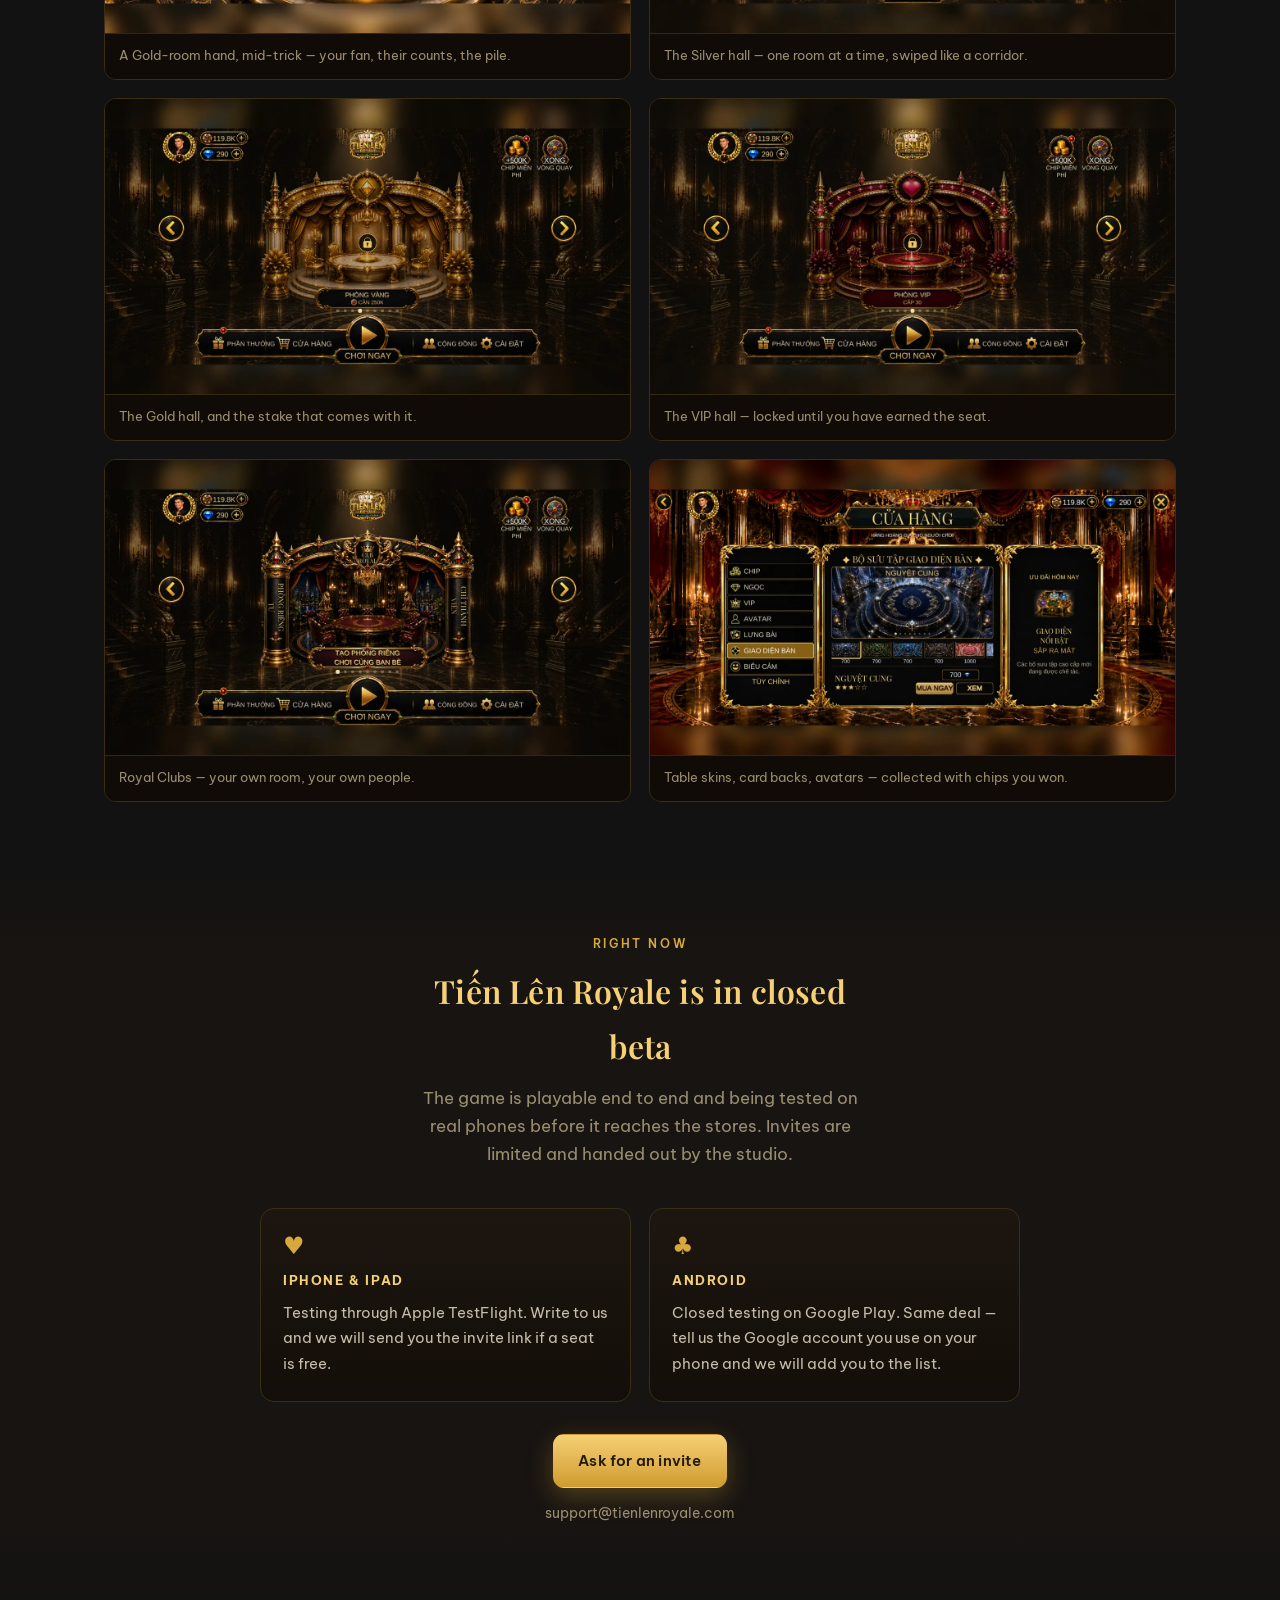
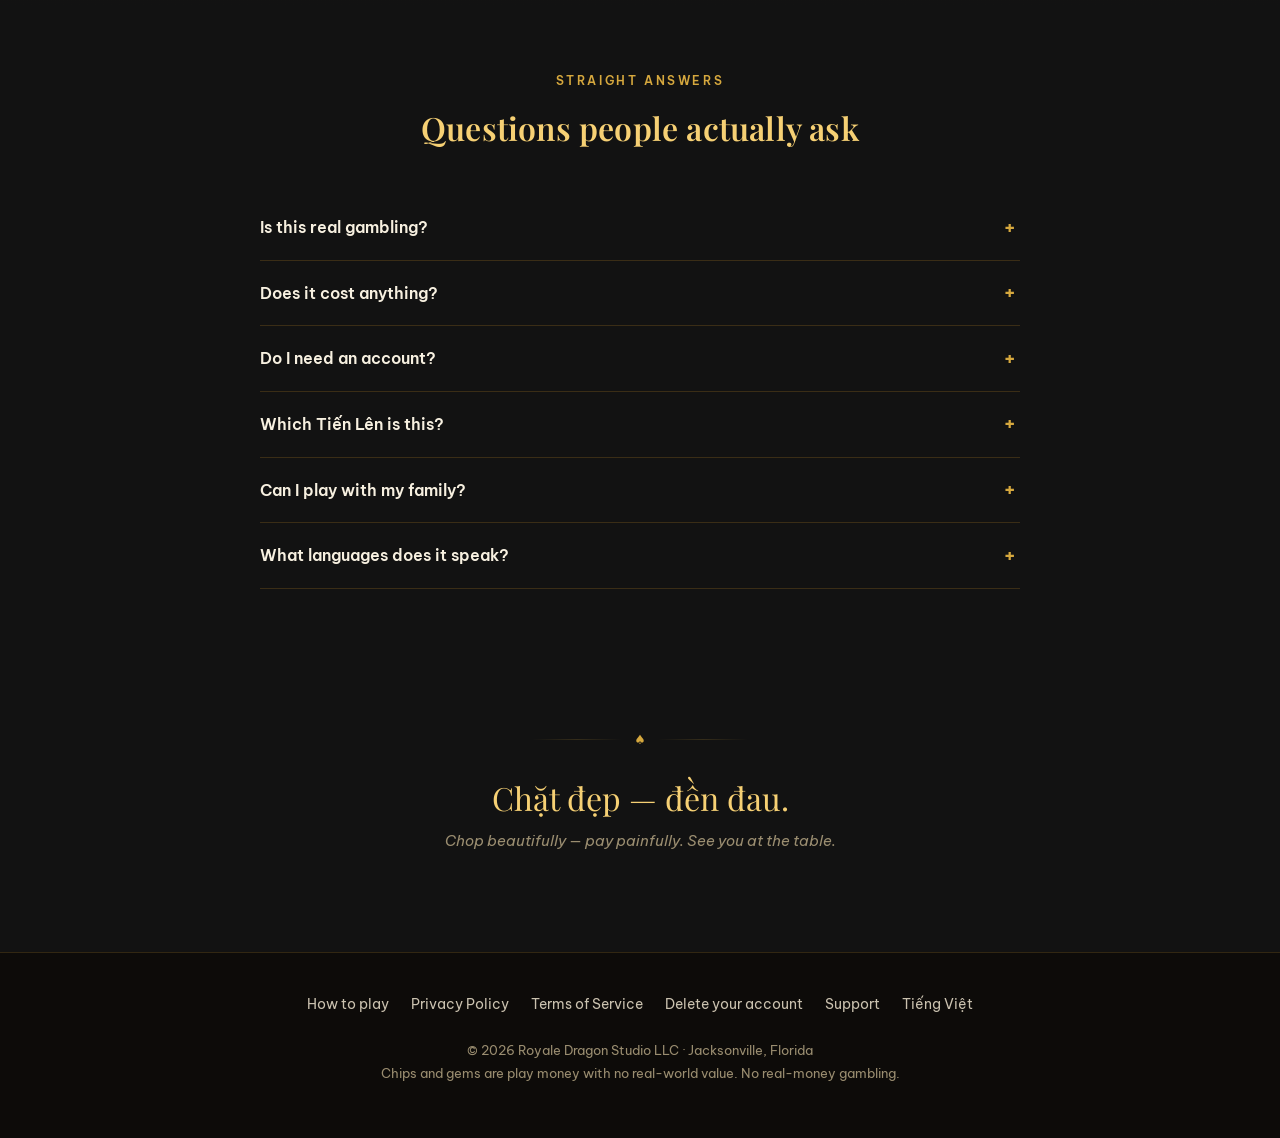
==== commit 75b1c91c: "Hero rebuilt to the owner's split design: copy left, the table art right Replaces the centred hero o" ====
--- a/index.html
+++ b/index.html
@@ -24,7 +24,7 @@
 </head>
 <body>
 
-<header class="site-head">
+<header class="site-head over-hero">
   <div class="shell">
     <a class="site-mark" href="index.html"><span class="pip">♠</span> Tiến Lên Royale</a>
     <nav class="site-nav">
@@ -41,28 +41,109 @@
 
   <!-- ── Hero ─────────────────────────────────────────────────────── -->
   <section class="hero">
-    <div class="hero-bg" aria-hidden="true"></div>
-    <div class="shell">
-      <img class="hero-logo" src="assets/logo.webp" width="900" height="778"
-           alt="Tiến Lên Royale — Đỉnh Cao Tiến Lên" fetchpriority="high">
-      <p class="hero-tag">The card game every Vietnamese family knows — dressed for the palace.</p>
-      <p class="hero-sub">Southern Tiến Lên (Thirteen) with the full house-rule
-      experience: chops, counter-chop wars, frozen hands and instant wins — on
-      tables built like a royal hall.</p>
-
-      <div class="cta-row">
-        <a class="btn btn-gold" href="rules.html">
-          <span class="stack"><span>How to play</span><span class="sub">The complete house rules</span></span>
-        </a>
-        <a class="btn btn-ghost" href="#beta">
-          <span class="stack"><span>Join the beta</span><span class="sub">iPhone &amp; Android</span></span>
-        </a>
-      </div>
-
-      <p class="hero-note">
-        <span>Free to play</span><i>·</i><span>No real-money gambling</span><i>·</i><span>Tiếng Việt &amp; English</span>
-      </p>
-    </div>
+    <div class="hero-art" aria-hidden="true"></div>
+    <div class="shell">
+      <div class="hero-grid">
+        <div class="hero-copy">
+          <img class="hero-logo" src="assets/logo.webp" width="900" height="778"
+               alt="Tiến Lên Royale — Đỉnh Cao Tiến Lên" fetchpriority="high">
+          <p class="hero-eyebrow"><i>♠</i> The Southern Tiến Lên <i>♠</i></p>
+          <h1 class="hero-h1">The Tiến Lên you grew up with.
+            <em>Rebuilt like a royal casino.</em></h1>
+          <div class="hero-orn" aria-hidden="true">♦</div>
+          <p class="hero-sub">Real players. Real tension. Real friendships.
+          Play the closed beta on iPhone, iPad, and Android.</p>
+
+          <div class="store-row">
+            <a class="store-btn store-ios" href="https://testflight.apple.com/join/AGkJgbtB">
+              <svg viewBox="0 0 40 40" aria-hidden="true">
+                <rect x="1" y="1" width="38" height="38" rx="9" fill="#1b6cf5"/>
+                <path d="M20 9.5 26.5 30.5 20 26.2 13.5 30.5Z" fill="#fff"/>
+                <path d="M20 9.5 20 26.2 13.5 30.5Z" fill="#cfe0ff"/>
+              </svg>
+              <span class="store-txt">
+                <small>Join on</small><strong>TestFlight</strong><em>iPhone &amp; iPad</em>
+              </span>
+            </a>
+            <a class="store-btn store-play" href="https://play.google.com/apps/testing/com.tienlenroyale.game">
+              <svg viewBox="0 0 40 40" aria-hidden="true">
+                <path d="M8.6 5.6a2 2 0 0 0-.6 1.4v26a2 2 0 0 0 .6 1.4L22 20.4Z" fill="#34a4f6"/>
+                <path d="m8.6 5.6 16.8 9.6-3.4 5.2Z" fill="#4ddb8a"/>
+                <path d="m8.6 34.4 13.4-14 3.4 5.2Z" fill="#f4544a"/>
+                <path d="m25.4 15.2 5.9 3.3a2 2 0 0 1 0 3.5l-5.9 3.4-3.4-5.2Z" fill="#fdc23e"/>
+              </svg>
+              <span class="store-txt">
+                <small>Join Android beta</small><strong>Google Play</strong><em>Phones &amp; tablets</em>
+              </span>
+            </a>
+          </div>
+          <p class="store-note">Beta seats are limited and handed out by the studio —
+          <a href="#beta">here's how to get one</a>.</p>
+
+          <a class="learn-link" href="rules.html">Learn how to play <span aria-hidden="true">›</span></a>
+        </div>
+      </div>
+
+      <div class="feature-strip">
+        <div class="feat">
+          <span class="feat-icon" aria-hidden="true">
+            <svg viewBox="0 0 24 24" fill="none" stroke="currentColor" stroke-width="1.6"
+                 stroke-linecap="round" stroke-linejoin="round">
+              <path d="M3 5.5A2.5 2.5 0 0 1 5.5 3H11v18H5.5A2.5 2.5 0 0 1 3 18.5Z"/>
+              <path d="M21 5.5A2.5 2.5 0 0 0 18.5 3H13v18h5.5a2.5 2.5 0 0 0 2.5-2.5Z"/>
+            </svg>
+          </span>
+          <div>
+            <h3>Learn in one hand</h3>
+            <p>A guided first game teaches the basics in two minutes.</p>
+          </div>
+        </div>
+        <div class="feat">
+          <span class="feat-icon" aria-hidden="true">
+            <svg viewBox="0 0 24 24" fill="none" stroke="currentColor" stroke-width="1.6"
+                 stroke-linecap="round" stroke-linejoin="round">
+              <path d="M3 7.5 7 12l5-7 5 7 4-4.5V18H3Z"/><path d="M3 21h18"/>
+            </svg>
+          </span>
+          <div>
+            <h3>Climb the royal ladder</h3>
+            <p>Start in Beginner and rise through Silver, Gold and VIP.</p>
+          </div>
+        </div>
+        <div class="feat">
+          <span class="feat-icon" aria-hidden="true">
+            <svg viewBox="0 0 24 24" fill="none" stroke="currentColor" stroke-width="1.6"
+                 stroke-linecap="round" stroke-linejoin="round">
+              <circle cx="12" cy="12" r="9"/><circle cx="12" cy="12" r="3.6"/>
+              <path d="M12 3v3.4M12 17.6V21M3 12h3.4M17.6 12H21"/>
+            </svg>
+          </span>
+          <div>
+            <h3>Play for fun</h3>
+            <p>Chips are free and always recoverable. Daily rewards keep you at the table.</p>
+          </div>
+        </div>
+        <div class="feat">
+          <span class="feat-icon" aria-hidden="true">
+            <svg viewBox="0 0 24 24" fill="none" stroke="currentColor" stroke-width="1.6"
+                 stroke-linecap="round" stroke-linejoin="round">
+              <path d="M12 3 4 6v6c0 4.6 3.2 7.9 8 9 4.8-1.1 8-4.4 8-9V6Z"/>
+              <path d="M12 8.4c1.9 2.4 3.4 3.4 3.4 4.9A2 2 0 0 1 12 14.7a2 2 0 0 1-3.4-1.4c0-1.5 1.5-2.5 3.4-4.9Z"/>
+            </svg>
+          </span>
+          <div>
+            <h3>Royal Clubs</h3>
+            <p>Make a private room, invite friends, and play only with people you trust.</p>
+          </div>
+        </div>
+      </div>
+    </div>
+
+    <a class="scroll-cue" href="#game">
+      <svg viewBox="0 0 26 13" fill="none" stroke="currentColor" stroke-width="1.8"
+           stroke-linecap="round" stroke-linejoin="round" aria-hidden="true"><path d="m1 1 12 11L25 1"/></svg>
+      Scroll
+    </a>
   </section>
 
   <!-- ── What it is ───────────────────────────────────────────────── -->
@@ -306,5 +387,16 @@
   </div>
 </footer>
 
+<script>
+  // The bar is invisible over the hero and materialises once you scroll past it.
+  (function () {
+    var head = document.querySelector('.site-head.over-hero');
+    if (!head) return;
+    var onScroll = function () { head.classList.toggle('scrolled', window.scrollY > 90); };
+    onScroll();
+    addEventListener('scroll', onScroll, { passive: true });
+  })();
+</script>
+
 </body>
 </html>
--- a/style.css
+++ b/style.css
@@ -102,7 +102,20 @@
   background: rgba(10, 7, 4, .82);
   backdrop-filter: blur(10px);
   border-bottom: 1px solid var(--line-soft);
-}
+  transition: background .25s ease, border-color .25s ease;
+}
+/* On the landing page the wordmark lives in the hero, so the bar starts
+   invisible and only materialises once you scroll off the hero (the .scrolled
+   class is set by the inline script at the foot of the page). */
+/* fixed, not sticky: sticky reserves flow space at the top of the page and the
+   hero art has to bleed all the way up behind the bar. */
+.site-head.over-hero {
+  position: fixed; left: 0; right: 0;
+  background: transparent; border-bottom-color: transparent;
+}
+.site-head.over-hero .site-mark { opacity: 0; pointer-events: none; transition: opacity .25s ease; }
+.site-head.over-hero.scrolled { background: rgba(10, 7, 4, .88); border-bottom-color: var(--line-soft); }
+.site-head.over-hero.scrolled .site-mark { opacity: 1; pointer-events: auto; }
 .site-head .shell {
   display: flex; align-items: center; justify-content: space-between;
   gap: 16px; min-height: 58px;
@@ -129,36 +142,195 @@
   .site-mark { font-size: .93rem; }
 }
 
-/* ── Hero ────────────────────────────────────────────────────────────── */
-
-.hero { position: relative; overflow: hidden; text-align: center; isolation: isolate; }
-.hero-bg {
-  position: absolute; inset: 0; z-index: -2;
-  background: #0a0704 center/cover no-repeat;
-  background-image: url("assets/hero-sm.webp");
-}
-@media (min-width: 720px) { .hero-bg { background-image: url("assets/hero.webp"); } }
-.hero-bg::after {
+/* ── Hero ─────────────────────────────────────────────────────────────
+   Split hero (owner's design, 2026-08-02): copy column left, the table art
+   bleeding off the right edge, a feature strip beneath both. Below 980px it
+   collapses to the art-as-backdrop shape, which is the only thing that reads
+   on a phone.
+   ───────────────────────────────────────────────────────────────────── */
+
+.hero {
+  position: relative; overflow: hidden; isolation: isolate;
+  background: radial-gradient(ellipse at 20% 10%, #221809 0%, #120d07 46%, #0a0704 100%);
+}
+.hero .shell { padding-top: 92px; padding-bottom: 34px; }
+
+/* The art. Desktop: an absolutely-placed right half, faded into the page on
+   its left so the seated player at the crop edge reads as depth, not a cut. */
+.hero-art {
+  position: absolute; z-index: -1;
+  top: 0; right: 0; bottom: 196px;
+  /* Capped, because the source is 842px wide — past ~1010 it visibly softens. */
+  width: min(62%, 1010px);
+  background: no-repeat right top / cover;
+  background-image: url("assets/hero-table.webp");
+  -webkit-mask-image: linear-gradient(to right, transparent 0%, #000 22%, #000 100%);
+          mask-image: linear-gradient(to right, transparent 0%, #000 22%, #000 100%);
+}
+.hero-art::after {
   content: ""; position: absolute; inset: 0;
-  background:
-    radial-gradient(ellipse at 50% 42%, rgba(10, 7, 4, .18) 0%, rgba(10, 7, 4, .74) 62%, #0a0704 100%),
-    linear-gradient(to bottom, rgba(10, 7, 4, .55) 0%, rgba(10, 7, 4, .05) 30%, rgba(10, 7, 4, .92) 100%);
-}
-.hero .shell { padding-top: 54px; padding-bottom: 62px; }
+  background: linear-gradient(to bottom, rgba(10,7,4,.45) 0%, rgba(10,7,4,0) 22%, rgba(10,7,4,0) 62%, rgba(10,7,4,.85) 100%);
+}
+
+.hero-grid { display: grid; grid-template-columns: minmax(0, 44%) 1fr; }
+.hero-copy { max-width: 30rem; padding-bottom: 18px; }
 
 .hero-logo {
-  width: min(430px, 78vw); height: auto; display: block; margin: 0 auto 6px;
-  filter: drop-shadow(0 14px 34px rgba(0, 0, 0, .75));
-}
-.hero-tag {
-  font-family: var(--display); font-size: clamp(1.15rem, 3.6vw, 1.6rem);
-  color: var(--cream-hi); line-height: 1.35; margin: 10px auto 0; max-width: 25ch;
-  text-wrap: balance;
-  text-shadow: 0 2px 18px rgba(0, 0, 0, .9);
-}
+  width: min(290px, 72vw); height: auto; display: block; margin: 0 0 12px -8px;
+  filter: drop-shadow(0 14px 34px rgba(0, 0, 0, .8));
+}
+
+.hero-eyebrow {
+  display: flex; align-items: center; gap: 9px;
+  font-size: .72rem; font-weight: 600; letter-spacing: 2.6px;
+  text-transform: uppercase; color: var(--gold-deep);
+  margin-bottom: 12px;
+}
+.hero-eyebrow i { font-style: normal; font-size: .8rem; opacity: .8; }
+
+.hero-h1 {
+  font-family: var(--display); font-weight: 600;
+  font-size: clamp(2rem, 3.4vw, 2.9rem); line-height: 1.12;
+  color: var(--cream-hi); margin-bottom: 0;
+  text-shadow: 0 3px 22px rgba(0, 0, 0, .85);
+}
+.hero-h1 em { color: var(--gold); font-style: normal; display: block; }
+
+.hero-orn {
+  display: flex; align-items: center; gap: 12px;
+  color: var(--gold-deep); font-size: .7rem; margin: 18px 0;
+  max-width: 280px;
+}
+.hero-orn::before, .hero-orn::after {
+  content: ""; height: 1px; flex: 1;
+  background: linear-gradient(to right, transparent, var(--line-soft), transparent);
+}
+
 .hero-sub {
-  color: var(--cream); opacity: .88; max-width: 46ch; margin: 14px auto 0;
-  font-size: 1rem; text-shadow: 0 2px 14px rgba(0, 0, 0, .8);
+  color: var(--cream); opacity: .86; font-size: .97rem; max-width: 34ch;
+  margin-bottom: 22px; text-shadow: 0 2px 14px rgba(0, 0, 0, .8);
+}
+
+/* ── Store buttons ───────────────────────────────────────────────────── */
+
+.store-row { display: flex; flex-wrap: wrap; gap: 12px; }
+.store-btn {
+  display: inline-flex; align-items: center; gap: 13px;
+  padding: 12px 20px 12px 15px; border-radius: 13px; text-decoration: none;
+  border: 1px solid; background-clip: padding-box;
+  transition: transform .14s ease, box-shadow .16s ease, border-color .16s ease;
+}
+.store-btn:active { transform: translateY(1px) scale(.995); }
+.store-btn svg { flex: none; width: 34px; height: 34px; }
+.store-txt { display: flex; flex-direction: column; line-height: 1.15; }
+.store-txt small {
+  font-size: .62rem; letter-spacing: 1.7px; text-transform: uppercase;
+  opacity: .72; margin-bottom: 3px;
+}
+.store-txt strong { font-size: 1.05rem; font-weight: 700; letter-spacing: .2px; }
+.store-txt em { font-style: normal; font-size: .68rem; opacity: .62; margin-top: 3px; }
+
+.store-ios {
+  color: #eaf1ff; border-color: rgba(90, 130, 235, .55);
+  background: linear-gradient(150deg, rgba(20, 30, 66, .95), rgba(11, 15, 34, .95));
+  box-shadow: 0 8px 26px rgba(40, 78, 200, .22);
+}
+.store-ios:hover { color: #fff; border-color: rgba(120, 160, 255, .9); box-shadow: 0 10px 32px rgba(40, 78, 200, .38); }
+.store-play {
+  color: #e9fff1; border-color: rgba(58, 176, 108, .55);
+  background: linear-gradient(150deg, rgba(14, 48, 30, .95), rgba(8, 22, 15, .95));
+  box-shadow: 0 8px 26px rgba(30, 150, 90, .2);
+}
+.store-play:hover { color: #fff; border-color: rgba(90, 220, 140, .9); box-shadow: 0 10px 32px rgba(30, 150, 90, .36); }
+
+.store-note {
+  margin: 16px 0 0; font-size: .82rem; color: var(--muted); max-width: 40ch;
+}
+.learn-link {
+  display: inline-flex; align-items: center; gap: 7px; margin-top: 20px;
+  font-size: .78rem; font-weight: 600; letter-spacing: 2px; text-transform: uppercase;
+  color: var(--gold); text-decoration: none;
+  border-bottom: 1px solid var(--line-soft); padding-bottom: 4px;
+}
+.learn-link:hover { color: var(--cream-hi); border-bottom-color: var(--gold-deep); }
+
+/* ── Feature strip inside the hero ───────────────────────────────────── */
+
+.feature-strip {
+  display: grid; grid-template-columns: repeat(4, 1fr);
+  border: 1px solid var(--line); border-radius: 16px;
+  background: linear-gradient(180deg, rgba(24, 17, 10, .88), rgba(13, 9, 5, .92));
+  backdrop-filter: blur(6px);
+  margin-bottom: 26px;
+}
+.feat {
+  display: flex; gap: 14px; align-items: flex-start;
+  padding: 22px 20px;
+  border-left: 1px solid var(--line-soft);
+}
+.feat:first-child { border-left: none; }
+.feat-icon {
+  flex: none; width: 46px; height: 46px; border-radius: 50%;
+  display: grid; place-items: center;
+  border: 1px solid rgba(214, 168, 62, .45);
+  background: radial-gradient(circle at 50% 35%, rgba(246, 208, 116, .16), rgba(20, 14, 8, .6));
+  color: var(--gold);
+}
+.feat-icon svg { width: 22px; height: 22px; }
+.feat h3 {
+  margin: 2px 0 6px; font-family: var(--body); font-size: .76rem; font-weight: 700;
+  letter-spacing: 1.5px; text-transform: uppercase; color: var(--gold);
+}
+.feat p { margin: 0; font-size: .84rem; color: var(--cream); opacity: .76; line-height: 1.55; }
+
+.scroll-cue {
+  display: flex; flex-direction: column; align-items: center; gap: 5px;
+  padding-bottom: 26px; color: var(--gold-deep); text-decoration: none;
+  font-size: .64rem; letter-spacing: 2.6px; text-transform: uppercase;
+}
+.scroll-cue svg { width: 26px; height: 13px; animation: nudge 2.4s ease-in-out infinite; }
+@keyframes nudge { 0%, 100% { transform: translateY(0); } 50% { transform: translateY(4px); } }
+@media (prefers-reduced-motion: reduce) { .scroll-cue svg { animation: none; } }
+
+/* ── Hero, narrower screens ──────────────────────────────────────────── */
+
+@media (max-width: 1080px) {
+  .hero-grid { grid-template-columns: minmax(0, 50%) 1fr; }
+  .feature-strip { grid-template-columns: repeat(2, 1fr); }
+  .feat:nth-child(3) { border-left: none; }
+  .feat:nth-child(n+3) { border-top: 1px solid var(--line-soft); }
+}
+@media (max-width: 900px) {
+  /* Stacked: the art becomes a band across the top that the copy rises into,
+     rather than a full-height backdrop — a 842×790 image cropped to a phone's
+     aspect shows one shoulder and half a nameplate, which reads as a mistake. */
+  .hero { text-align: center; }
+  .hero .shell { padding-top: calc(44vh - 30px); padding-bottom: 26px; }
+  .hero-art {
+    inset: 0 0 auto 0; width: 100%; height: 46vh; min-height: 260px;
+    background-image: url("assets/hero-table-sm.webp");
+    background-position: center 34%;
+    -webkit-mask-image: none; mask-image: none;
+  }
+  .hero-art::after {
+    background: linear-gradient(to bottom, rgba(10,7,4,.62) 0%, rgba(10,7,4,.12) 34%,
+                rgba(10,7,4,.72) 76%, #0a0704 100%);
+  }
+  .hero-grid { grid-template-columns: 1fr; }
+  .hero-copy { max-width: none; margin: 0 auto; padding-bottom: 8px; }
+  .hero-logo { margin: 0 auto 14px; }
+  .hero-eyebrow, .hero-orn { justify-content: center; }
+  .hero-orn { margin-left: auto; margin-right: auto; }
+  .hero-sub { max-width: 40ch; margin-left: auto; margin-right: auto; }
+  .store-row { justify-content: center; }
+  .store-note { margin-left: auto; margin-right: auto; }
+  .feat { text-align: left; }
+}
+@media (max-width: 620px) {
+  .feature-strip { grid-template-columns: 1fr; }
+  .feat { border-left: none; border-top: 1px solid var(--line-soft); padding: 18px; }
+  .feat:first-child { border-top: none; }
+  .store-btn { flex: 1 1 100%; justify-content: center; }
 }
 
 .cta-row {
@@ -185,16 +357,6 @@
 .btn-ghost:hover { border-color: var(--gold-deep); color: var(--gold); }
 .btn .sub { display: block; font-size: .72rem; font-weight: 400; opacity: .75; letter-spacing: .3px; }
 .btn .stack { display: flex; flex-direction: column; align-items: flex-start; line-height: 1.25; }
-
-.hero-note {
-  margin-top: 22px; font-size: .84rem; color: var(--muted);
-  letter-spacing: .3px;
-  display: flex; flex-wrap: wrap; justify-content: center; align-items: center;
-  gap: 4px 10px;
-}
-.hero-note span { white-space: nowrap; }
-.hero-note i { font-style: normal; color: var(--line); }
-@media (max-width: 620px) { .hero-note i { display: none; } }
 
 /* ── Sections ────────────────────────────────────────────────────────── */
 
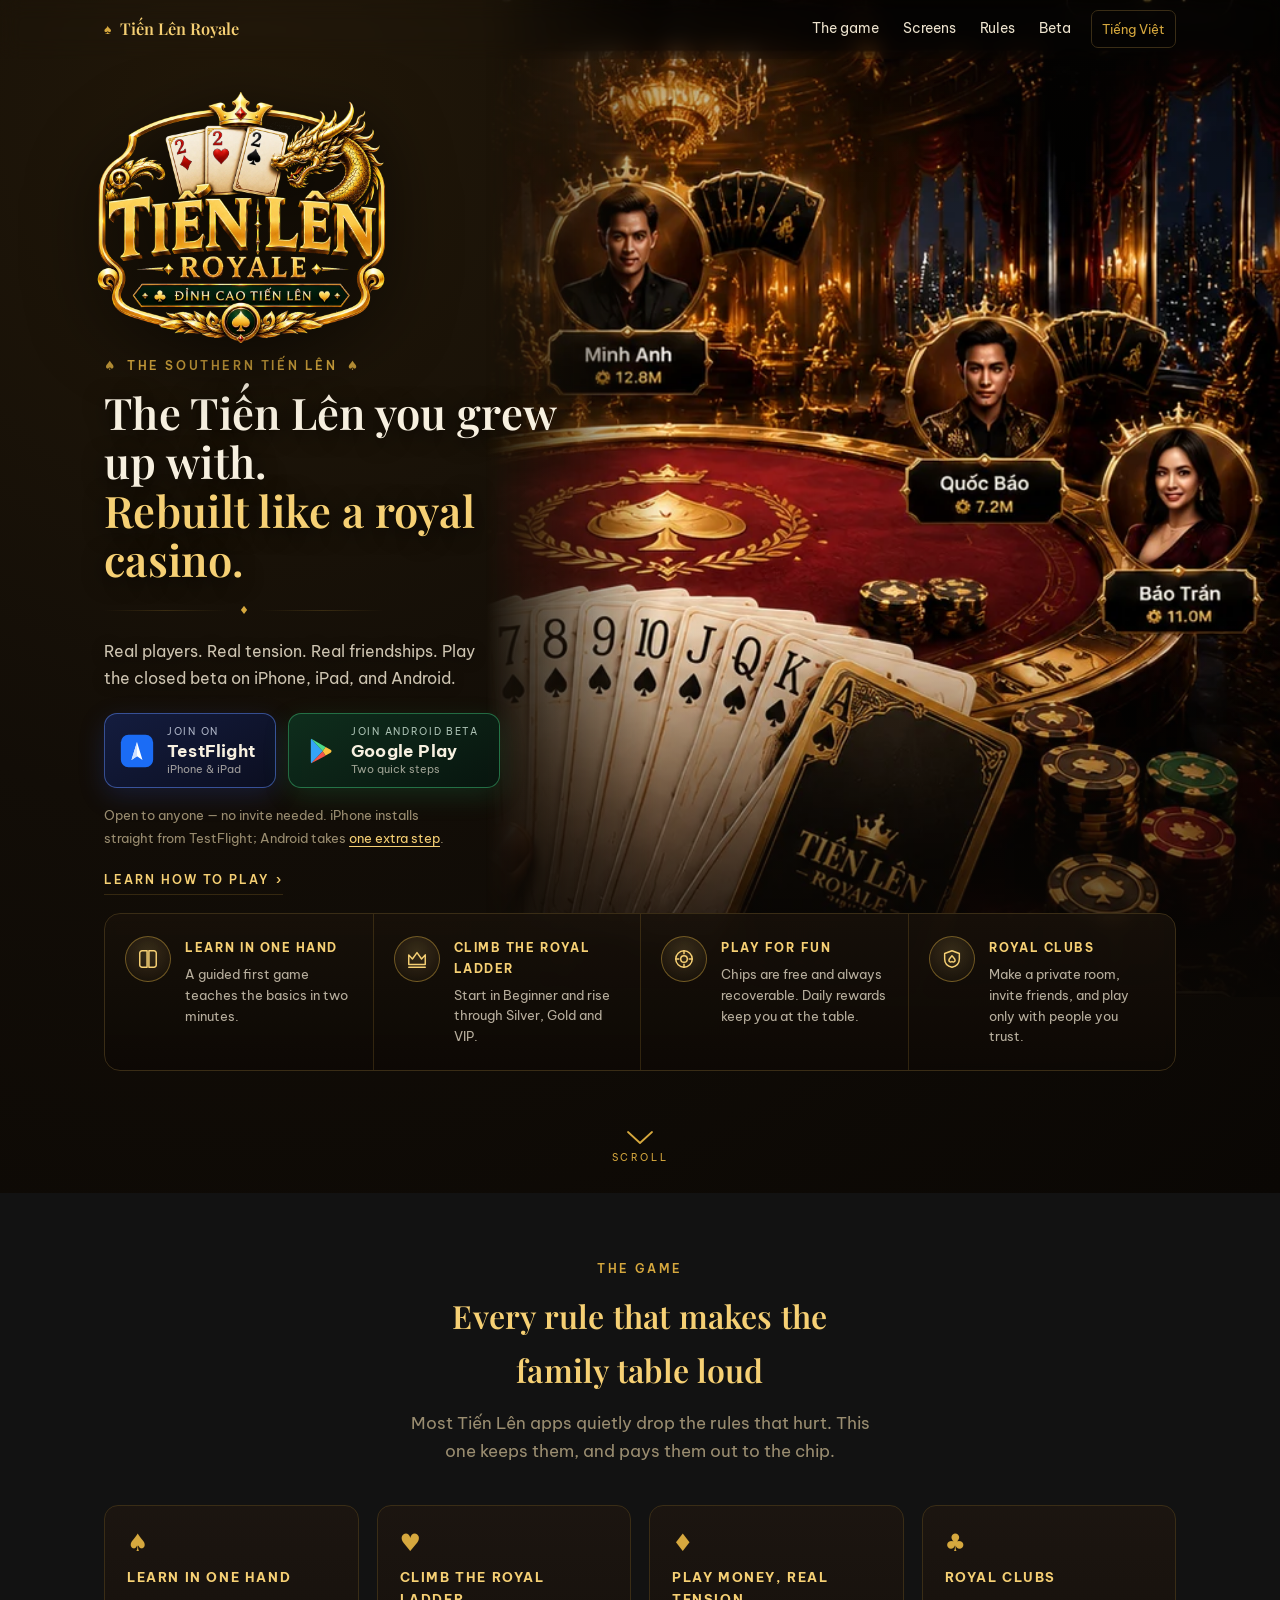
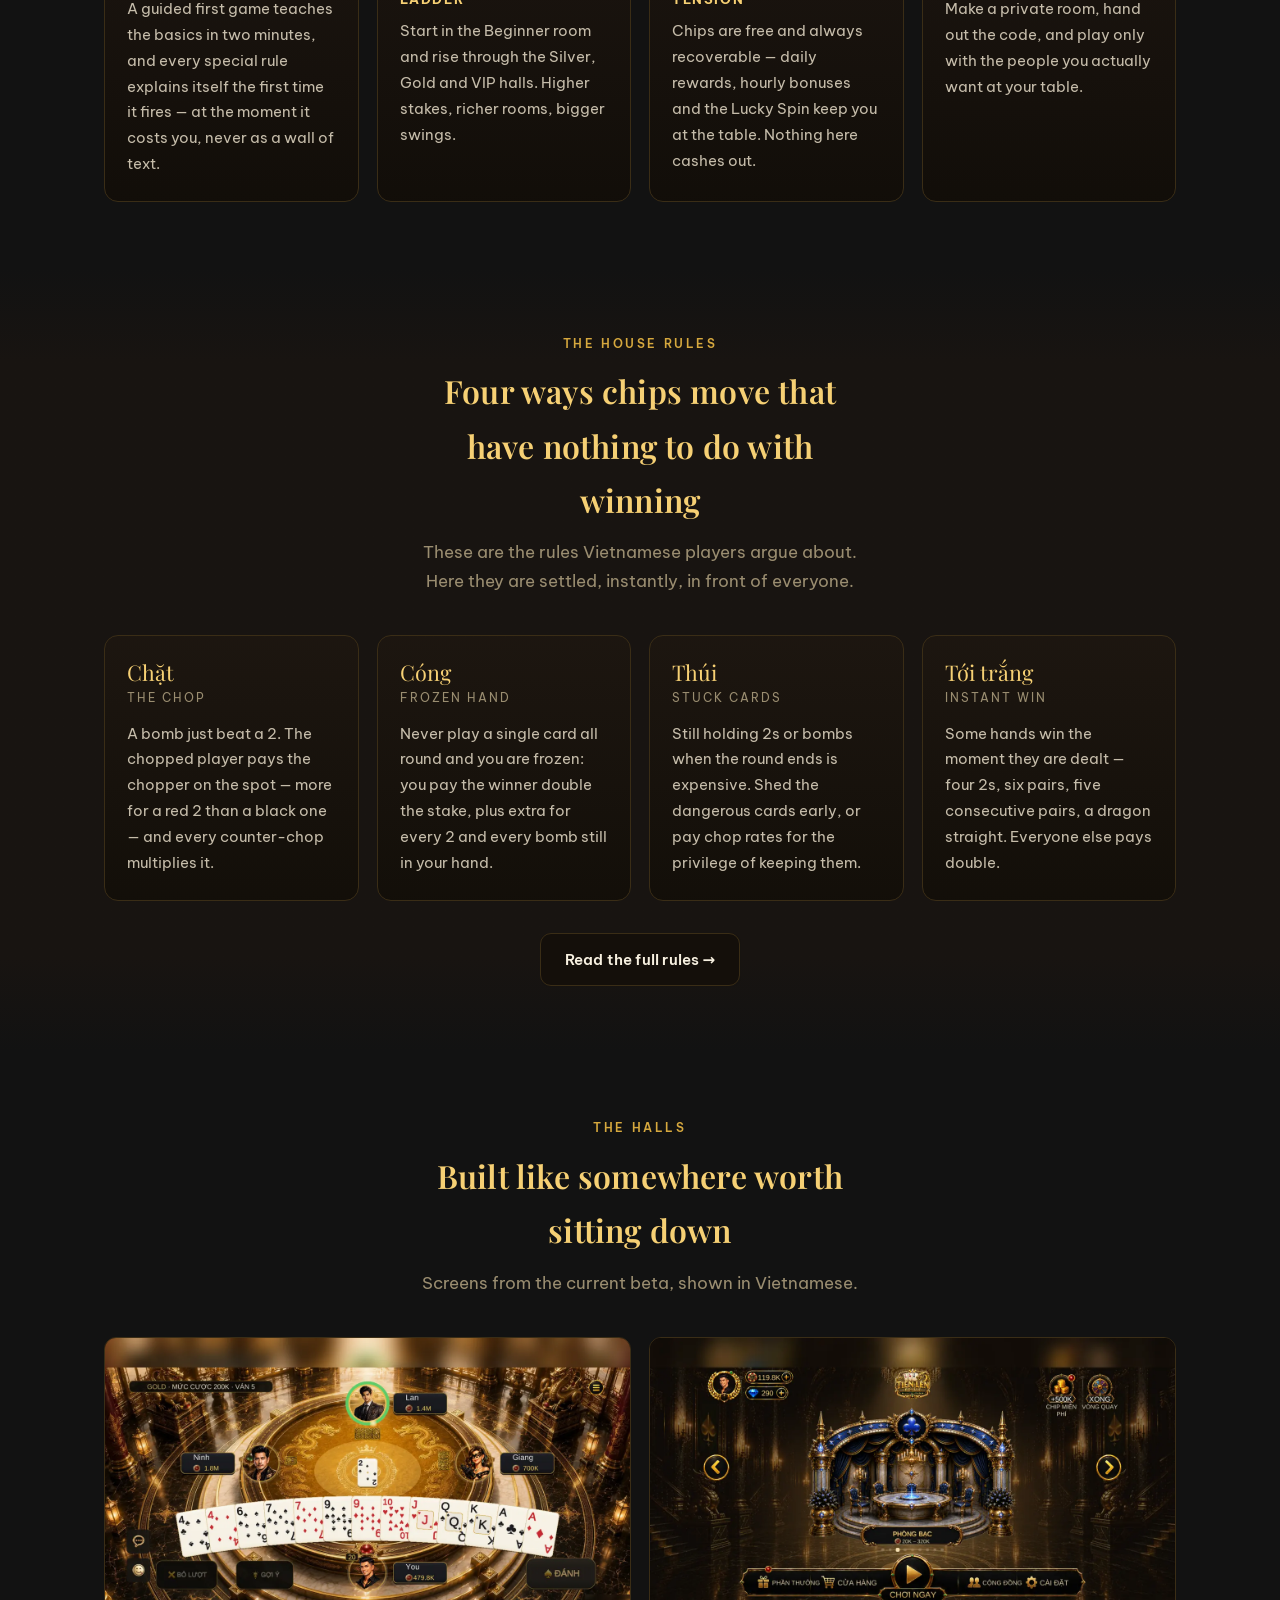
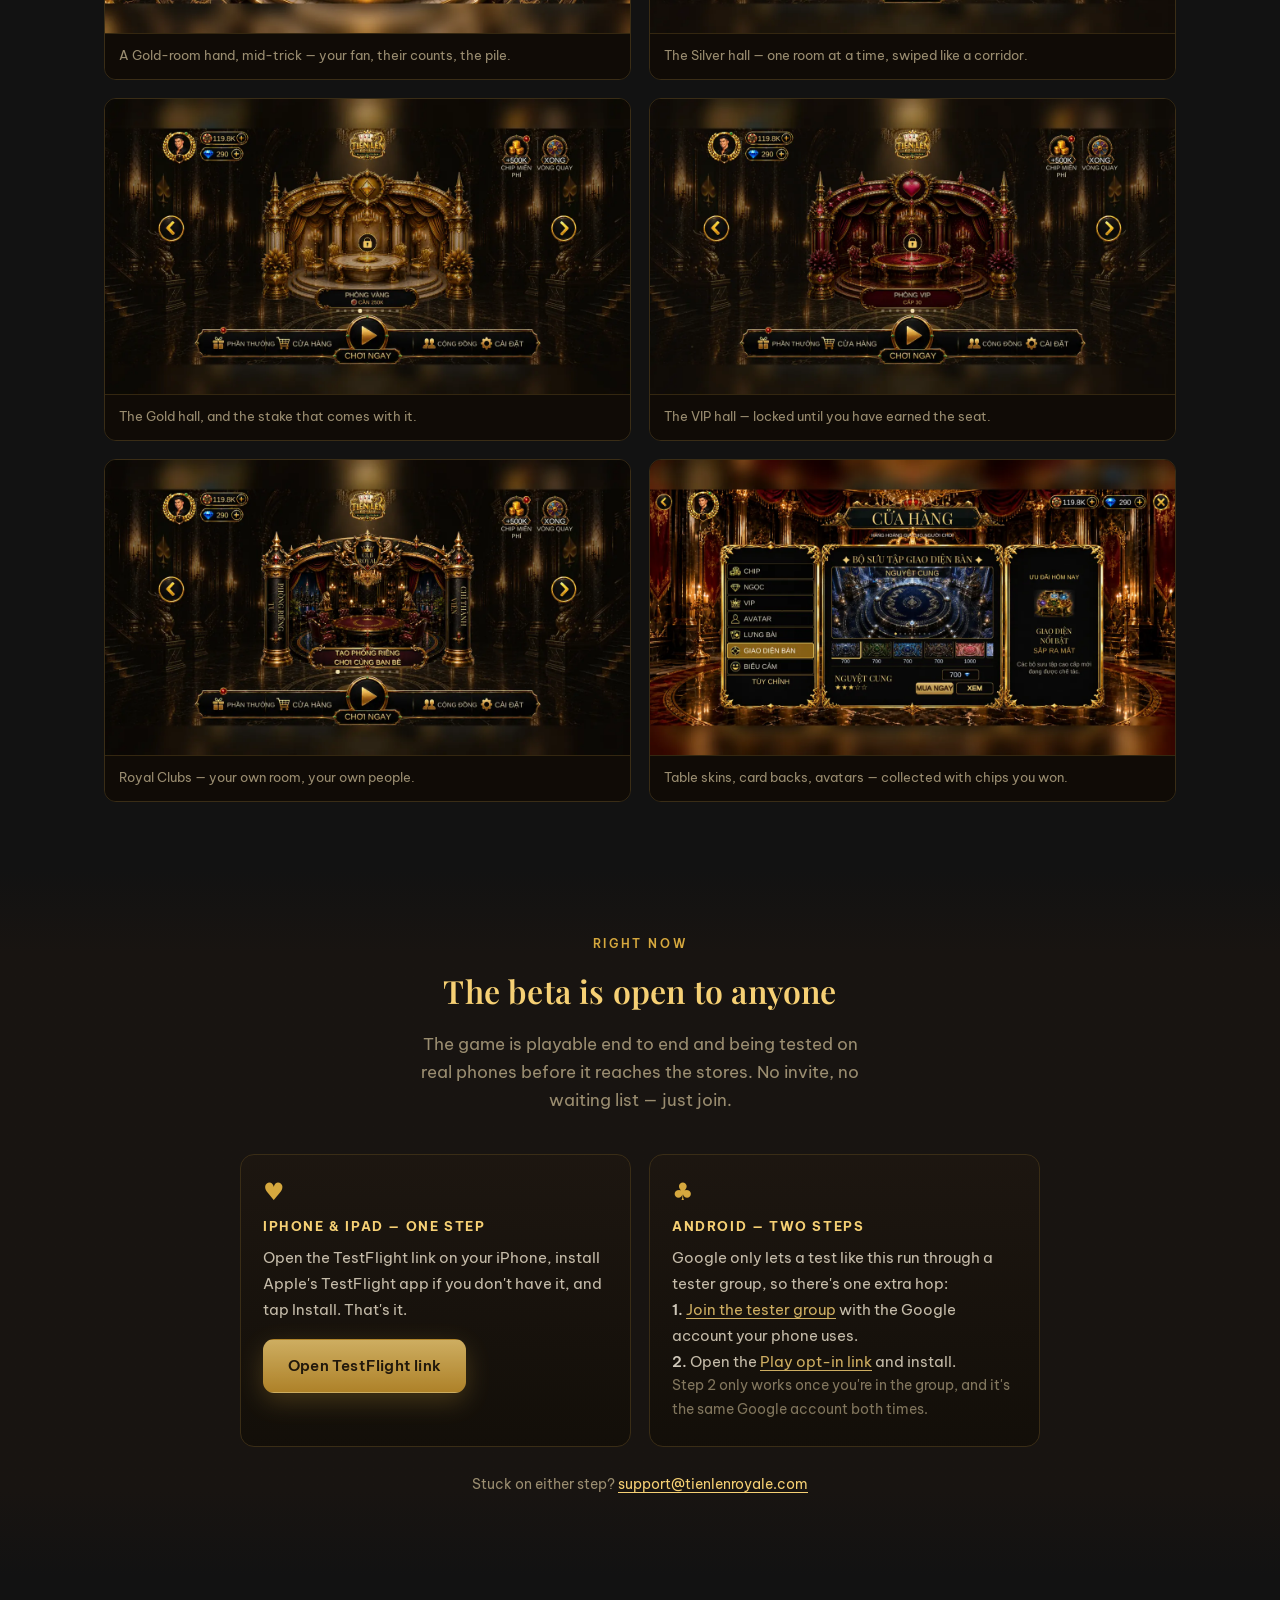
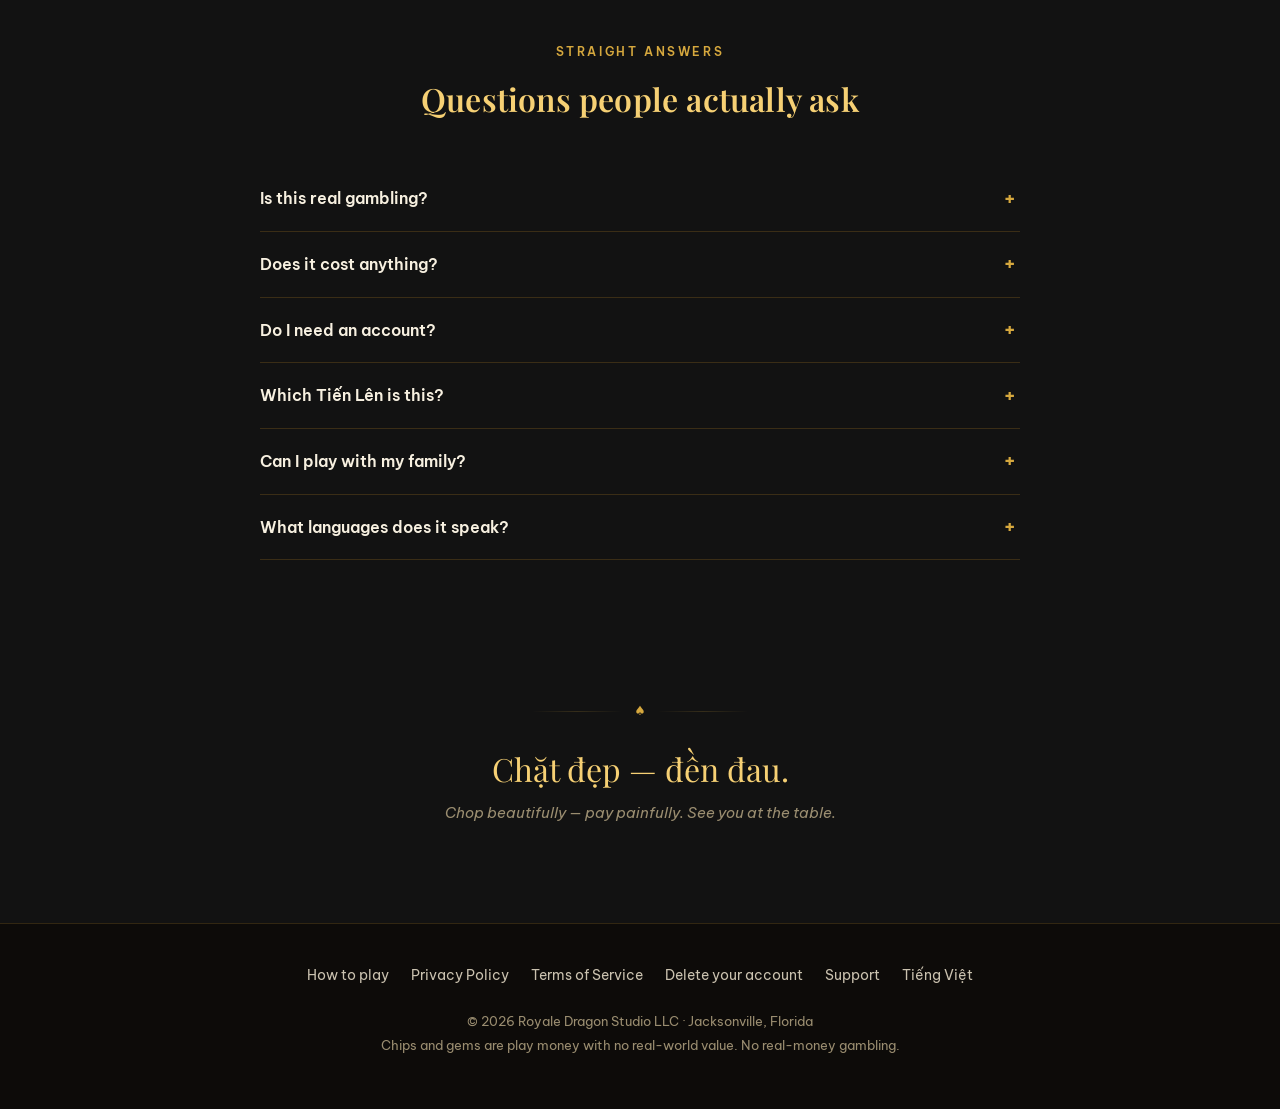
==== commit 495cd8bb: "Beta is open to anyone: self-serve on both stores Google Play open testing turned out to be locked b" ====
--- a/index.html
+++ b/index.html
@@ -65,7 +65,7 @@
                 <small>Join on</small><strong>TestFlight</strong><em>iPhone &amp; iPad</em>
               </span>
             </a>
-            <a class="store-btn store-play" href="https://play.google.com/apps/testing/com.tienlenroyale.game">
+            <a class="store-btn store-play" href="#beta">
               <svg viewBox="0 0 40 40" aria-hidden="true">
                 <path d="M8.6 5.6a2 2 0 0 0-.6 1.4v26a2 2 0 0 0 .6 1.4L22 20.4Z" fill="#34a4f6"/>
                 <path d="m8.6 5.6 16.8 9.6-3.4 5.2Z" fill="#4ddb8a"/>
@@ -73,12 +73,12 @@
                 <path d="m25.4 15.2 5.9 3.3a2 2 0 0 1 0 3.5l-5.9 3.4-3.4-5.2Z" fill="#fdc23e"/>
               </svg>
               <span class="store-txt">
-                <small>Join Android beta</small><strong>Google Play</strong><em>Phones &amp; tablets</em>
+                <small>Join Android beta</small><strong>Google Play</strong><em>Two quick steps</em>
               </span>
             </a>
           </div>
-          <p class="store-note">Beta seats are limited and handed out by the studio —
-          <a href="#beta">here's how to get one</a>.</p>
+          <p class="store-note">Open to anyone — no invite needed. iPhone installs straight
+          from TestFlight; Android takes <a href="#beta">one extra step</a>.</p>
 
           <a class="learn-link" href="rules.html">Learn how to play <span aria-hidden="true">›</span></a>
         </div>
@@ -278,33 +278,37 @@
     <div class="shell">
       <div class="sec-head">
         <span class="eyebrow">Right now</span>
-        <h2>Tiến Lên Royale is in closed beta</h2>
+        <h2>The beta is open to anyone</h2>
         <p>The game is playable end to end and being tested on real phones before it
-        reaches the stores. Invites are limited and handed out by the studio.</p>
-      </div>
-
-      <div class="grid grid-2" style="max-width: 760px; margin: 0 auto;">
+        reaches the stores. No invite, no waiting list — just join.</p>
+      </div>
+
+      <div class="grid grid-2" style="max-width: 800px; margin: 0 auto;">
         <article class="card">
           <span class="suit">♥</span>
-          <h3>iPhone &amp; iPad</h3>
-          <p>Testing through Apple TestFlight. Write to us and we will send you the
-          invite link if a seat is free.</p>
+          <h3>iPhone &amp; iPad — one step</h3>
+          <p>Open the TestFlight link on your iPhone, install Apple's TestFlight app if
+          you don't have it, and tap Install. That's it.</p>
+          <p style="margin-top:16px;">
+            <a class="btn btn-gold" href="https://testflight.apple.com/join/AGkJgbtB">Open TestFlight link</a>
+          </p>
         </article>
         <article class="card">
           <span class="suit">♣</span>
-          <h3>Android</h3>
-          <p>Closed testing on Google Play. Same deal — tell us the Google account
-          you use on your phone and we will add you to the list.</p>
-        </article>
-      </div>
-
-      <p style="text-align:center; margin: 32px 0 0;">
-        <a class="btn btn-gold" href="mailto:support@tienlenroyale.com?subject=Beta%20invite%20request">
-          Ask for an invite
-        </a>
-      </p>
-      <p style="text-align:center; color: var(--muted); font-size: .85rem; margin-top: 14px;">
-        support@tienlenroyale.com
+          <h3>Android — two steps</h3>
+          <p>Google only lets a test like this run through a tester group, so there's
+          one extra hop:</p>
+          <p><strong>1.</strong> <a href="https://groups.google.com/g/tienlenroyale-testers">Join the
+          tester group</a> with the Google account your phone uses.<br>
+          <strong>2.</strong> Open the <a href="https://play.google.com/apps/testing/com.tienlenroyale.game">Play
+          opt-in link</a> and install.</p>
+          <p style="color: var(--muted); font-size: .88rem;">Step 2 only works once you're
+          in the group, and it's the same Google account both times.</p>
+        </article>
+      </div>
+
+      <p style="text-align:center; color: var(--muted); font-size: .85rem; margin-top: 26px;">
+        Stuck on either step? <a href="mailto:support@tienlenroyale.com">support@tienlenroyale.com</a>
       </p>
     </div>
   </section>
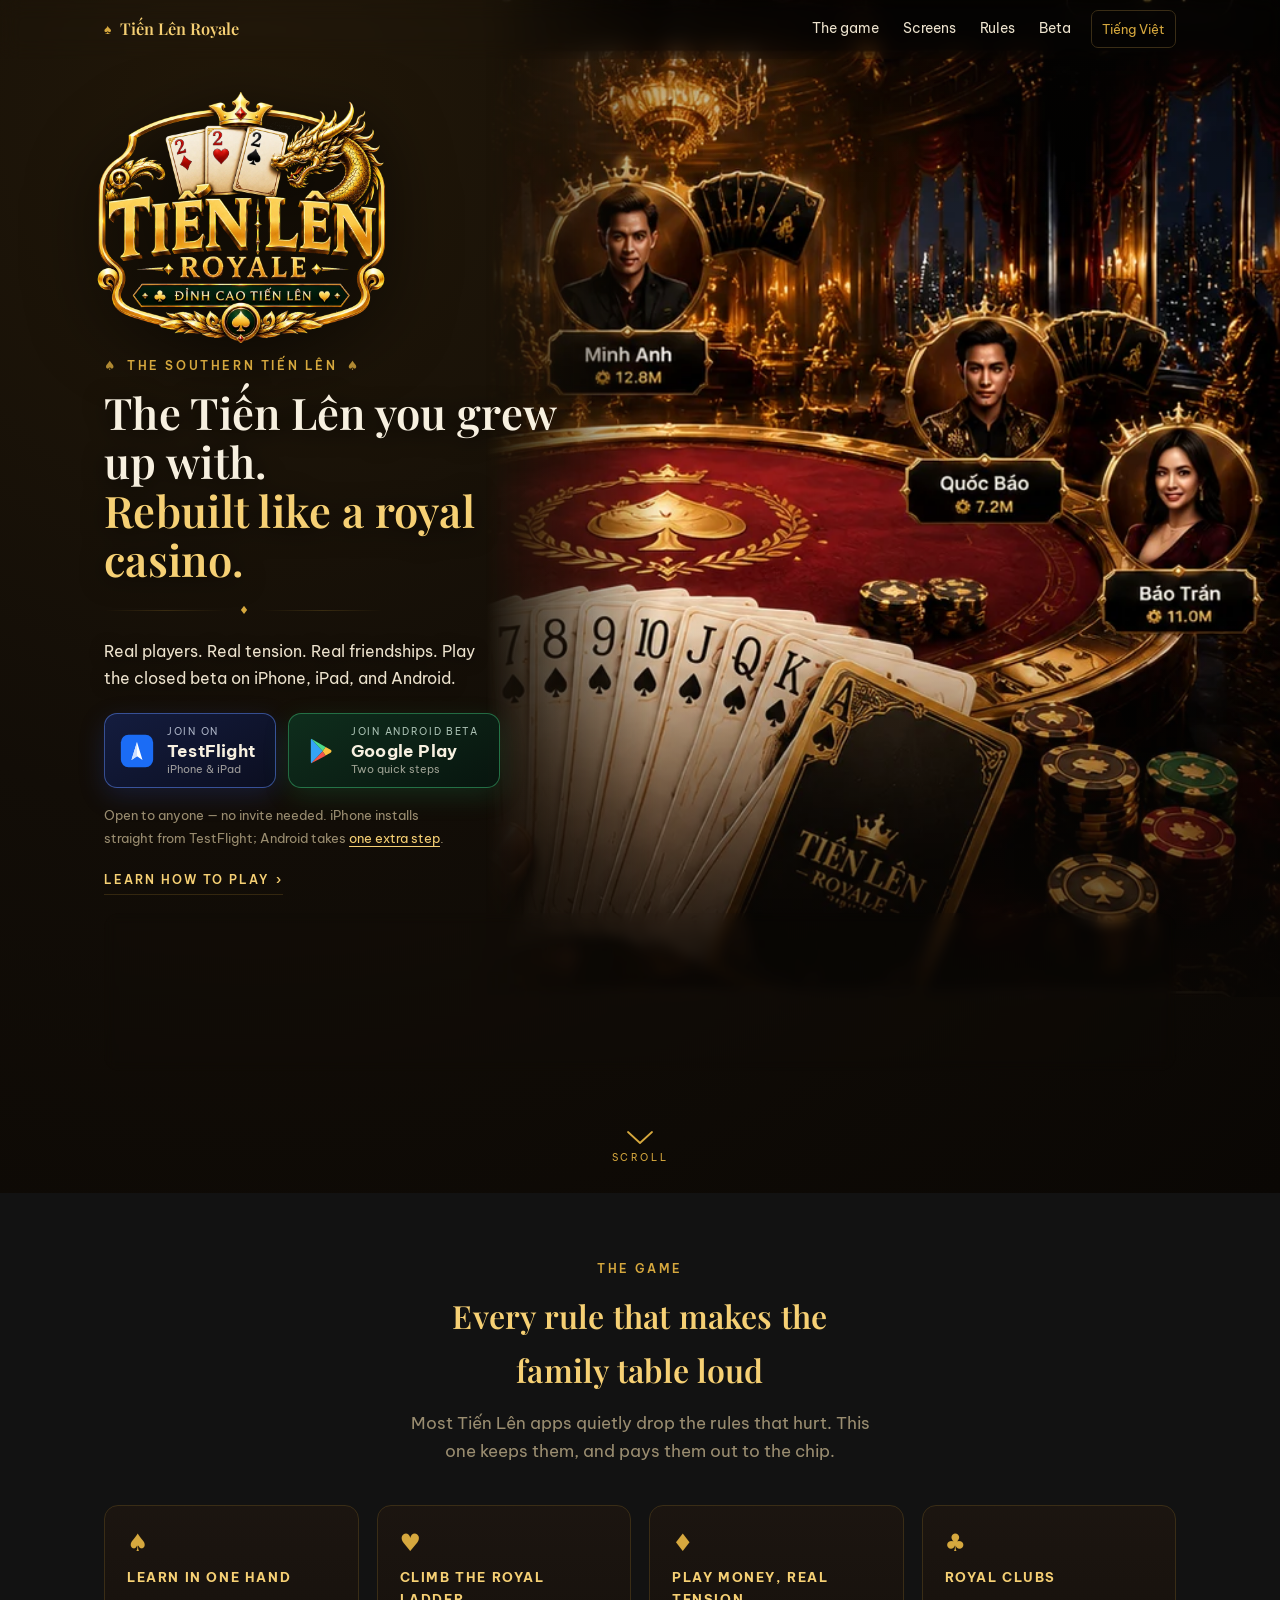
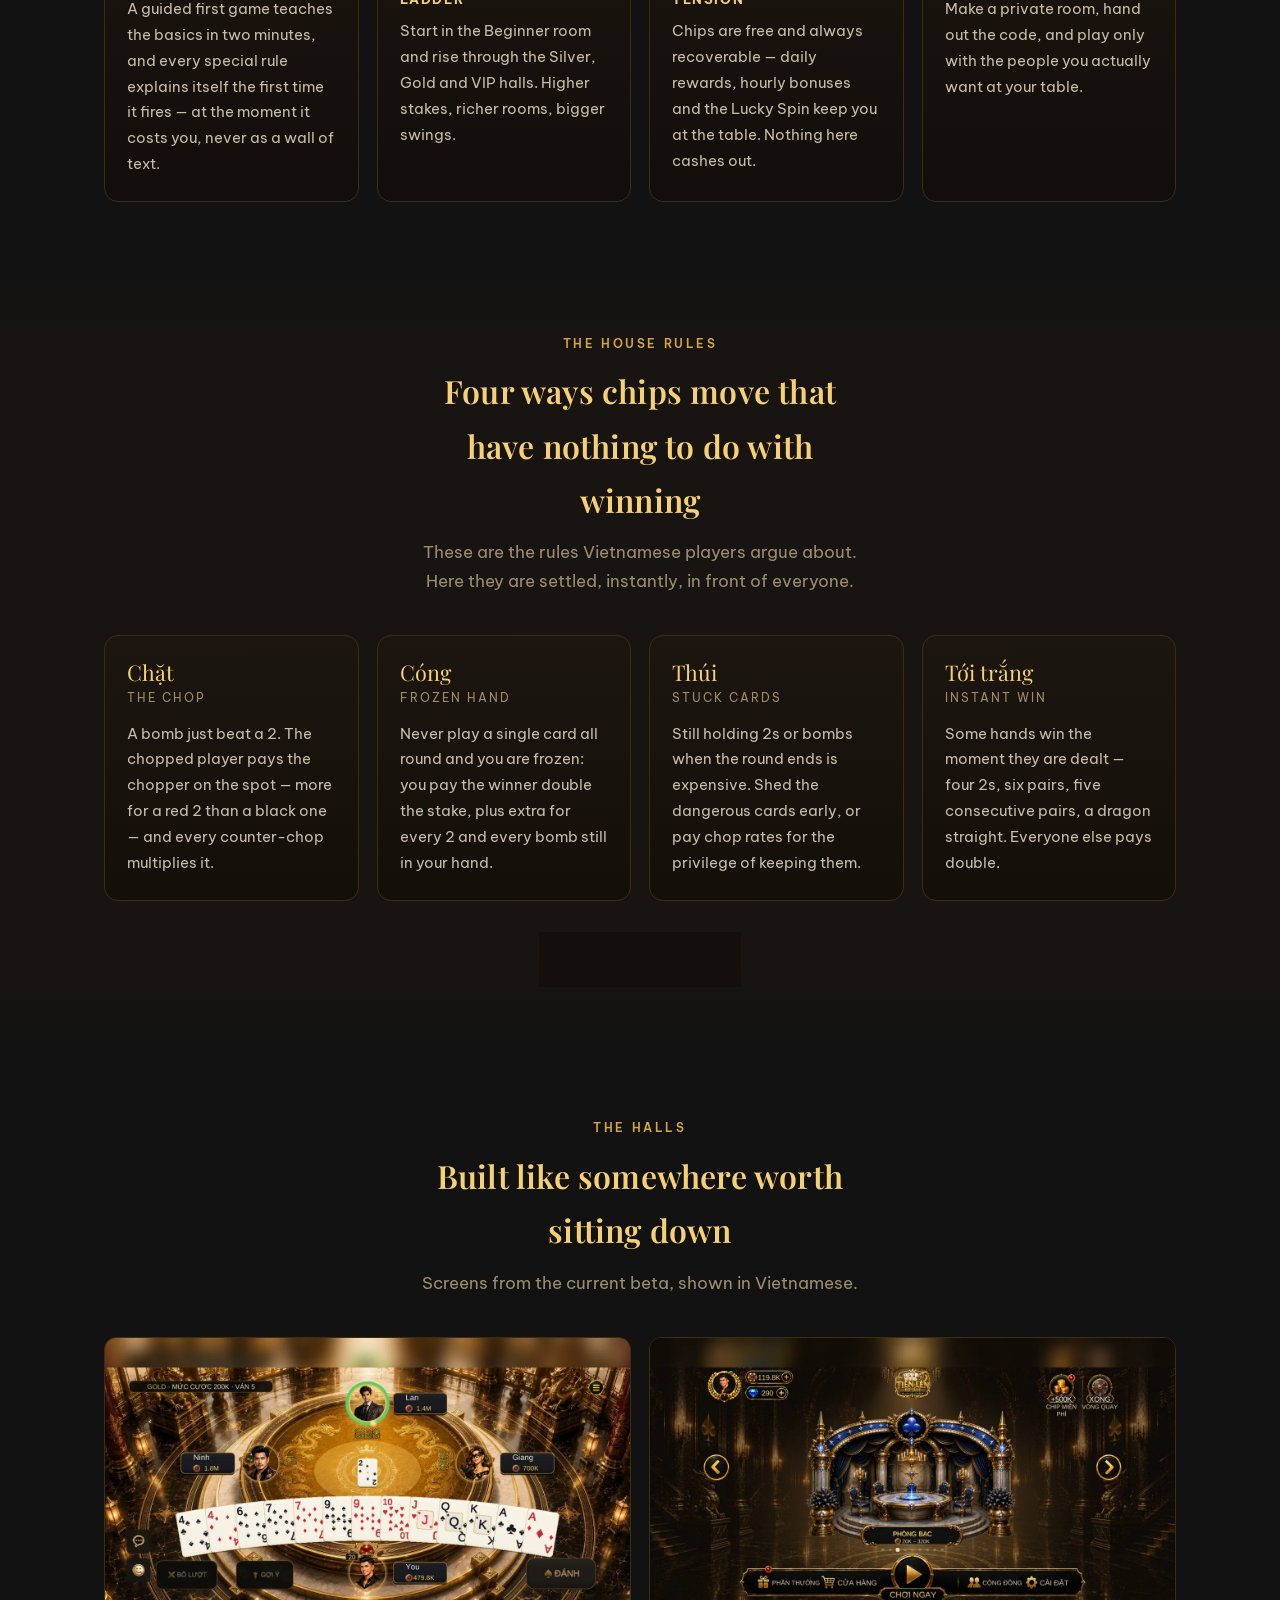
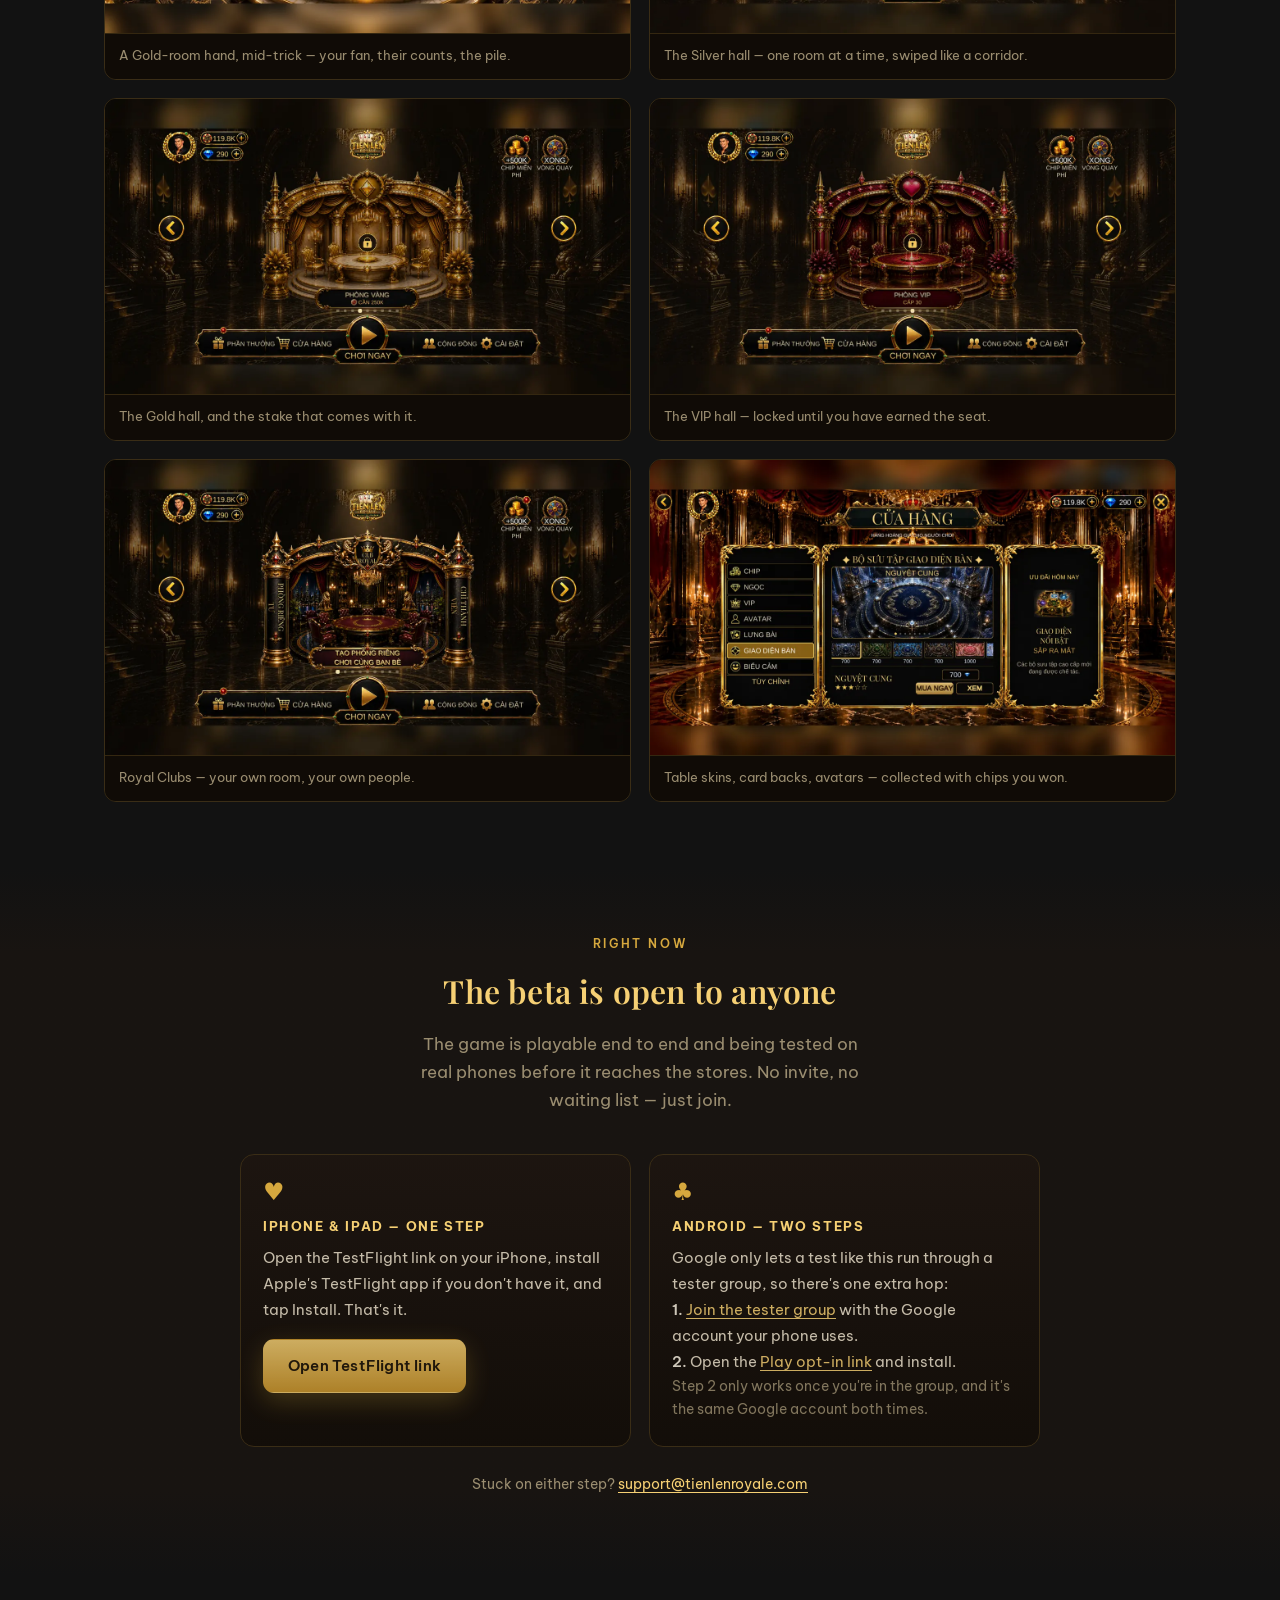
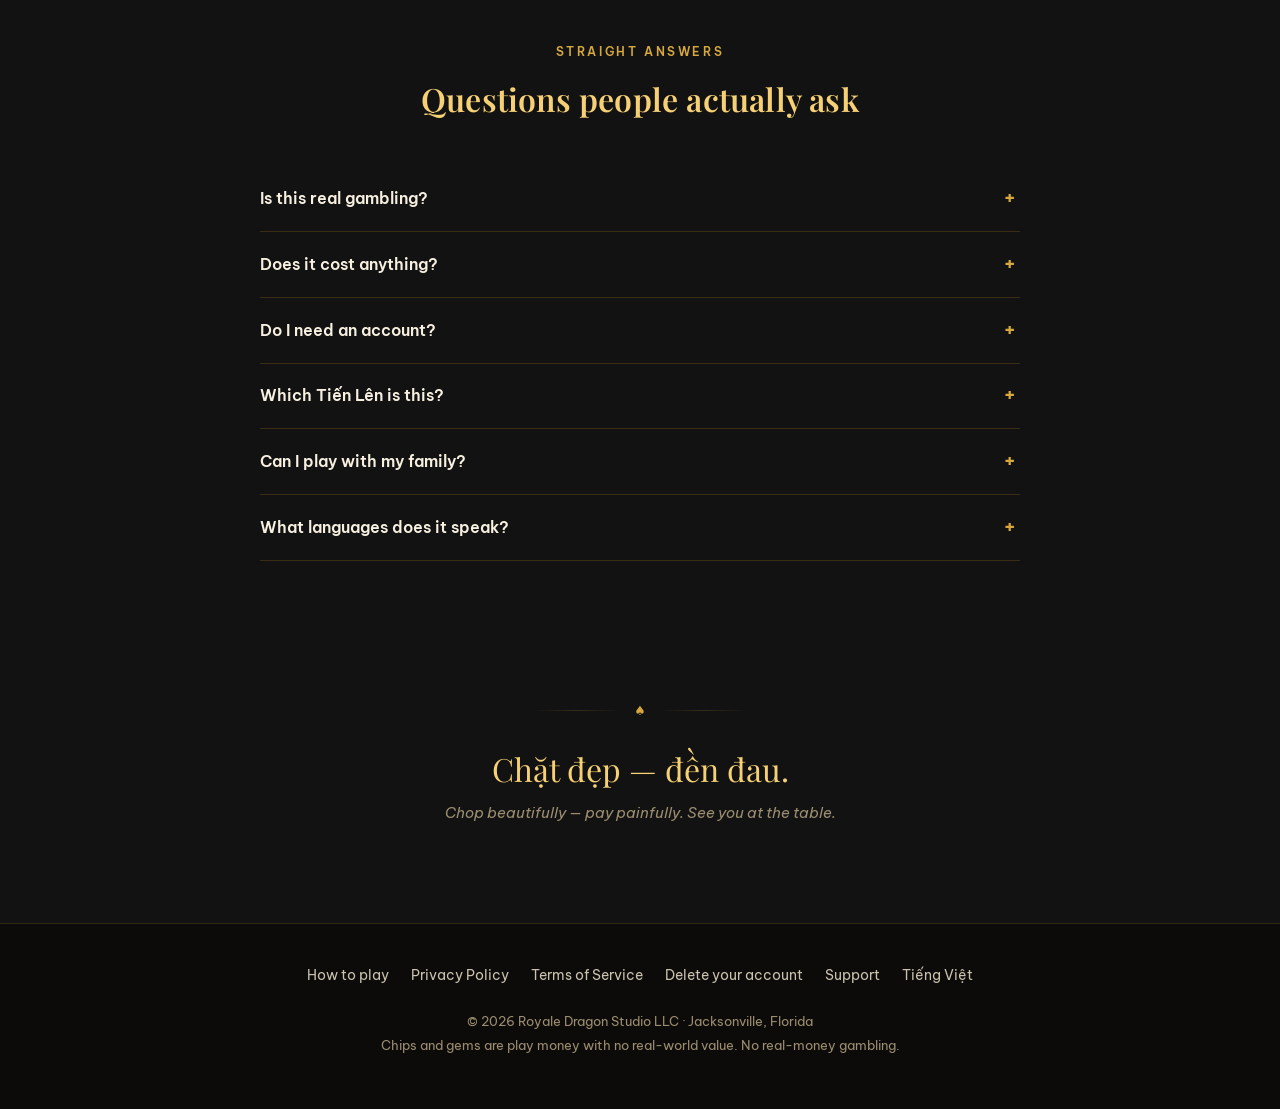
==== commit 6c8e593d: "The dynamic layer: hero motion, gold shimmer, scroll reveals Motion on top of the shipped design, EN" ====
--- a/index.html
+++ b/index.html
@@ -42,6 +42,9 @@
   <!-- ── Hero ─────────────────────────────────────────────────────── -->
   <section class="hero">
     <div class="hero-art" aria-hidden="true"></div>
+    <div class="hero-suits" aria-hidden="true">
+      <span>♠</span><span>♥</span><span>♦</span><span>♣</span><span>♠</span><span>♦</span><span>♣</span>
+    </div>
     <div class="shell">
       <div class="hero-grid">
         <div class="hero-copy">
@@ -400,6 +403,37 @@
     onScroll();
     addEventListener('scroll', onScroll, { passive: true });
   })();
+
+  // Scroll reveals. The .rv class is added HERE, never in the markup, so a
+  // no-JS visitor gets a fully visible static page. Once an element lands,
+  // the classes are stripped so hover transitions get their own timing back.
+  (function () {
+    if (!('IntersectionObserver' in window)) return;
+    if (matchMedia('(prefers-reduced-motion: reduce)').matches) return;
+    var els = document.querySelectorAll(
+      '.band .sec-head, .band .card, .shot, .qa details, ' +
+      '.closer .ornament, .closer .quote, .closer .quote-en');
+    var io = new IntersectionObserver(function (entries) {
+      entries.forEach(function (entry) {
+        if (!entry.isIntersecting) return;
+        var el = entry.target;
+        io.unobserve(el);
+        el.classList.add('rv-in');
+        var delay = parseInt(el.style.getPropertyValue('--rvd'), 10) || 0;
+        setTimeout(function () {
+          el.classList.remove('rv', 'rv-in');
+          el.style.removeProperty('--rvd');
+        }, 900 + delay);
+      });
+    }, { rootMargin: '0px 0px -8% 0px', threshold: 0.08 });
+    els.forEach(function (el) {
+      var idx = el.parentElement
+        ? Array.prototype.indexOf.call(el.parentElement.children, el) : 0;
+      el.style.setProperty('--rvd', Math.min(idx, 5) * 80 + 'ms');
+      el.classList.add('rv');
+      io.observe(el);
+    });
+  })();
 </script>
 
 </body>
--- a/style.css
+++ b/style.css
@@ -513,3 +513,130 @@
 
 .seq { color: var(--gold); font-family: var(--display); font-size: 1.05em; letter-spacing: 1px; }
 .red { color: #e0736f; }
+
+/* ══ DYNAMIC LAYER (2026-08-17) ══════════════════════════════════════
+   Motion on top of the shipped design. Rules of this layer:
+   - Nothing is hidden unless JS is running: the .rv class is added BY
+     the reveal script, so a no-JS visitor gets the full static page.
+   - The hero logo and H1 (LCP candidates) never get an opacity
+     entrance — transform-only, per the LCP law.
+   - The reveal script strips .rv/.rv-in after each element lands, so
+     hover transitions never inherit the reveal's easing or delay.
+   - Everything respects prefers-reduced-motion.
+   ─────────────────────────────────────────────────────────────────── */
+
+/* ── Scroll reveals (class added by JS) ─────────────────────────────── */
+
+.rv {
+  opacity: 0; transform: translateY(22px);
+  transition: opacity .7s ease, transform .7s cubic-bezier(.16, .84, .44, 1);
+  transition-delay: var(--rvd, 0ms);
+  will-change: opacity, transform;
+}
+.rv.rv-in { opacity: 1; transform: none; }
+@media (prefers-reduced-motion: reduce) {
+  .rv { opacity: 1; transform: none; transition: none; }
+}
+
+/* ── Hover polish (static-safe, no JS needed) ───────────────────────── */
+
+.card {
+  transition: transform .25s ease, border-color .25s ease, box-shadow .25s ease;
+}
+.card:hover {
+  transform: translateY(-4px);
+  border-color: rgba(214, 168, 62, .5);
+  box-shadow: 0 16px 36px rgba(0, 0, 0, .45), 0 6px 26px rgba(214, 168, 62, .1);
+}
+.card .suit { transition: transform .25s ease; }
+.card:hover .suit { transform: scale(1.18); }
+
+.shot img { transition: transform .6s cubic-bezier(.2, .7, .3, 1); }
+.shot:hover img { transform: scale(1.035); }
+
+.store-btn, .btn-gold { position: relative; overflow: hidden; }
+.store-btn::after, .btn-gold::after {
+  content: ""; position: absolute; top: -6px; bottom: -6px; left: -30%;
+  width: 34%; pointer-events: none;
+  background: linear-gradient(105deg, transparent, rgba(255, 255, 255, .16), transparent);
+  transform: skewX(-18deg) translateX(-40%);
+}
+.store-btn:hover::after, .btn-gold:hover::after {
+  transition: transform .6s ease;
+  transform: skewX(-18deg) translateX(560%);
+}
+.store-btn:hover { transform: translateY(-2px); }
+
+.qa summary::after { transition: color .25s ease; }
+.qa details[open] summary::after { color: var(--gold); }
+
+/* ── Hero motion (entrances are keyframes: they run without JS too) ──── */
+
+@media (prefers-reduced-motion: no-preference) {
+
+  /* The table art breathes — a slow drift toward the seated players. */
+  .hero-art {
+    animation: heroDrift 28s ease-in-out infinite alternate;
+    transform-origin: 72% 32%;
+  }
+
+  /* Entrance cascade. Logo + H1 move but never fade (LCP). */
+  .hero-logo { animation: riseOnly .8s cubic-bezier(.16, .84, .44, 1) both; }
+  .hero-h1   { animation: riseOnly .8s .08s cubic-bezier(.16, .84, .44, 1) both; }
+  .hero-eyebrow { animation: riseFade .7s .05s ease both; }
+  .hero-orn     { animation: riseFade .7s .22s ease both; }
+  .hero-sub     { animation: riseFade .7s .3s ease both; }
+  .store-row    { animation: riseFade .7s .4s ease both; }
+  .store-note   { animation: riseFade .7s .5s ease both; }
+  .hero-copy .learn-link { animation: riseFade .7s .58s ease both; }
+  .feature-strip { animation: riseFade .8s .55s ease both; }
+
+  /* The gold line of the headline carries a slow shimmer sweep. */
+  .hero-h1 em {
+    background: linear-gradient(105deg,
+      var(--gold) 0%, var(--gold) 42%, #fff3cf 50%, var(--gold) 58%, var(--gold) 100%);
+    background-size: 240% 100%;
+    background-position: 120% 0;
+    -webkit-background-clip: text; background-clip: text;
+    -webkit-text-fill-color: transparent; color: transparent;
+    text-shadow: none;
+    filter: drop-shadow(0 3px 12px rgba(0, 0, 0, .7));
+    animation: goldSweep 7s ease-in-out 1.2s infinite;
+  }
+}
+
+@keyframes heroDrift { from { transform: scale(1); } to { transform: scale(1.055); } }
+@keyframes riseOnly { from { transform: translateY(16px); } to { transform: none; } }
+@keyframes riseFade { from { opacity: 0; transform: translateY(16px); } to { opacity: 1; transform: none; } }
+@keyframes goldSweep {
+  0%, 52% { background-position: 120% 0; }
+  78%, 100% { background-position: -70% 0; }
+}
+
+/* ── Drifting suits in the hero backdrop ─────────────────────────────── */
+
+.hero-suits {
+  position: absolute; inset: 0; z-index: -1;
+  pointer-events: none; overflow: hidden;
+}
+.hero-suits span {
+  position: absolute; bottom: -60px;
+  color: var(--gold); opacity: 0;
+  animation: suitRise linear infinite;
+}
+.hero-suits span:nth-child(1) { left: 6%;  font-size: 30px; --o: .10; animation-duration: 26s; animation-delay: -4s; }
+.hero-suits span:nth-child(2) { left: 16%; font-size: 18px; --o: .07; animation-duration: 21s; animation-delay: -12s; }
+.hero-suits span:nth-child(3) { left: 28%; font-size: 40px; --o: .06; animation-duration: 33s; animation-delay: -20s; }
+.hero-suits span:nth-child(4) { left: 47%; font-size: 22px; --o: .08; animation-duration: 24s; animation-delay: -9s; }
+.hero-suits span:nth-child(5) { left: 62%; font-size: 16px; --o: .09; animation-duration: 19s; animation-delay: -15s; }
+.hero-suits span:nth-child(6) { left: 78%; font-size: 34px; --o: .06; animation-duration: 30s; animation-delay: -2s; }
+.hero-suits span:nth-child(7) { left: 90%; font-size: 20px; --o: .08; animation-duration: 22s; animation-delay: -17s; }
+@keyframes suitRise {
+  0%   { transform: translateY(0) rotate(-10deg); opacity: 0; }
+  10%  { opacity: var(--o, .08); }
+  82%  { opacity: var(--o, .08); }
+  100% { transform: translateY(calc(-100vh - 80px)) rotate(16deg); opacity: 0; }
+}
+@media (prefers-reduced-motion: reduce) {
+  .hero-suits { display: none; }
+}
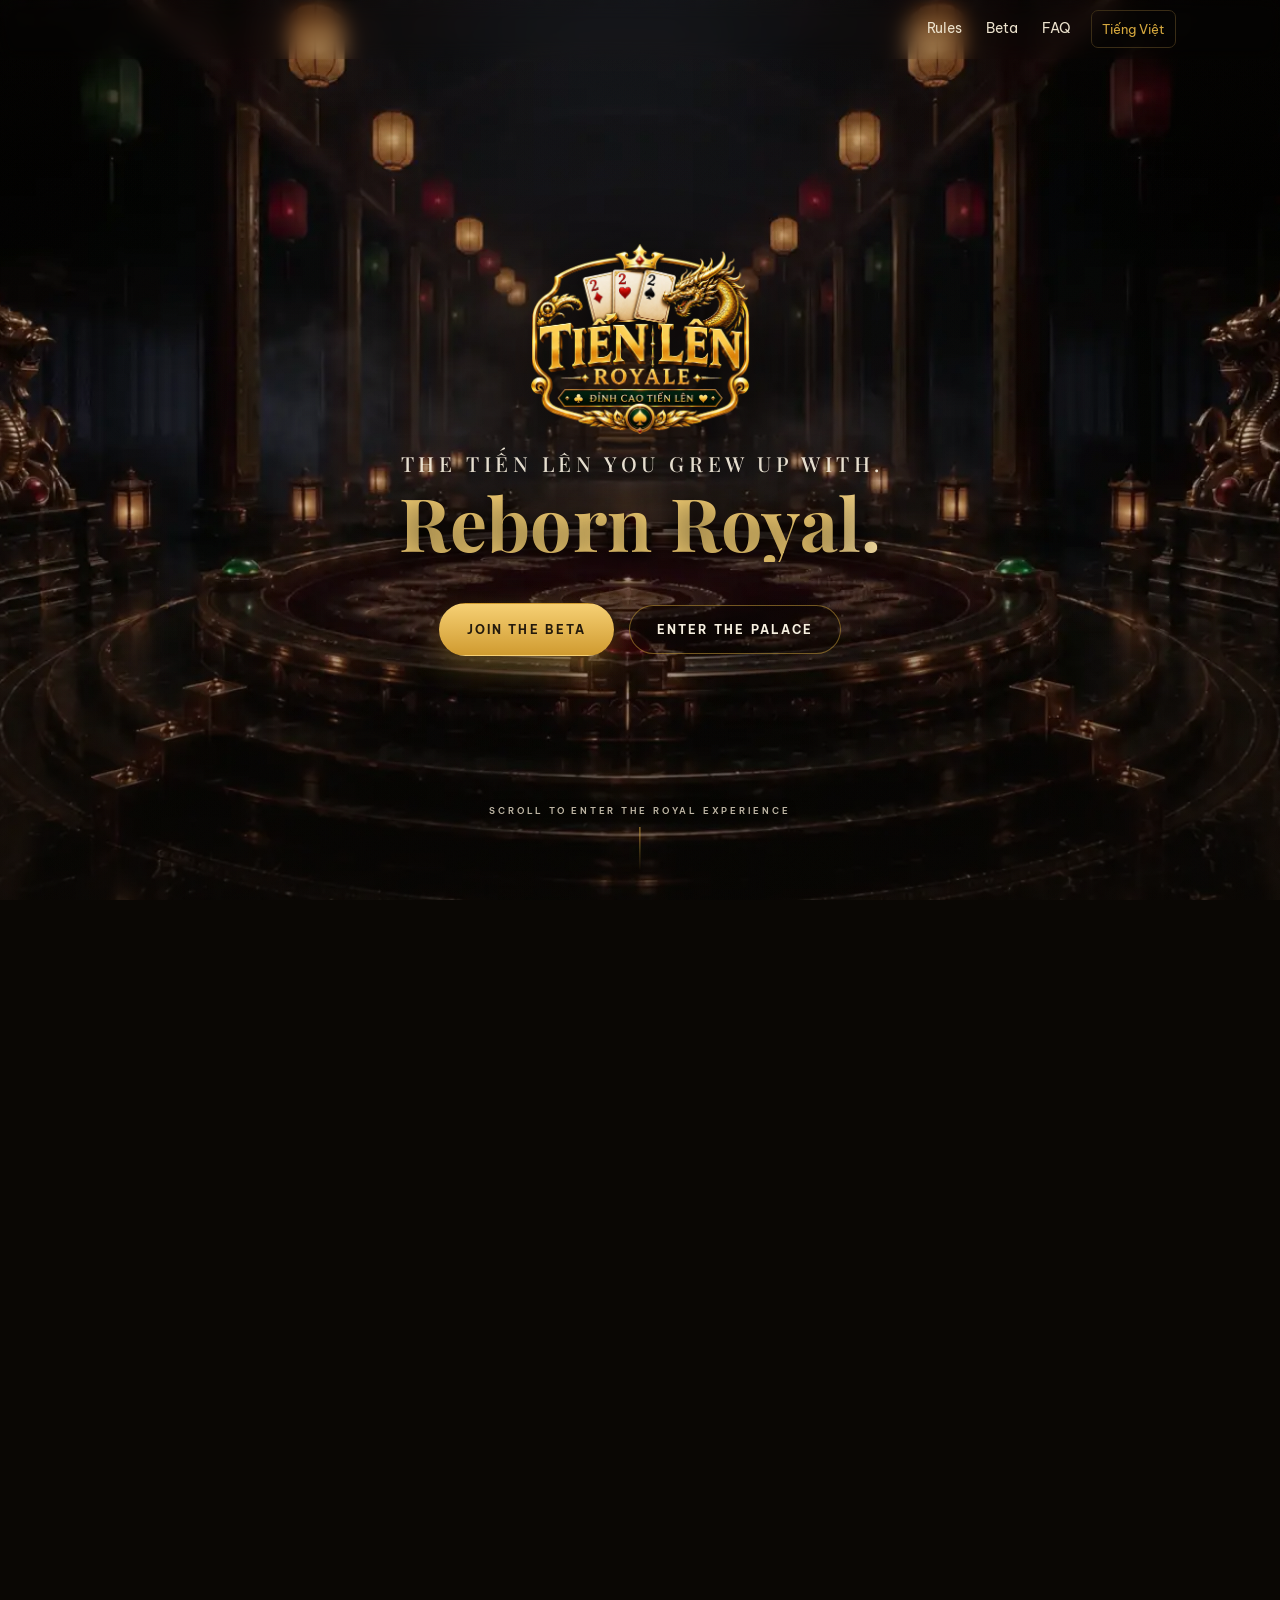
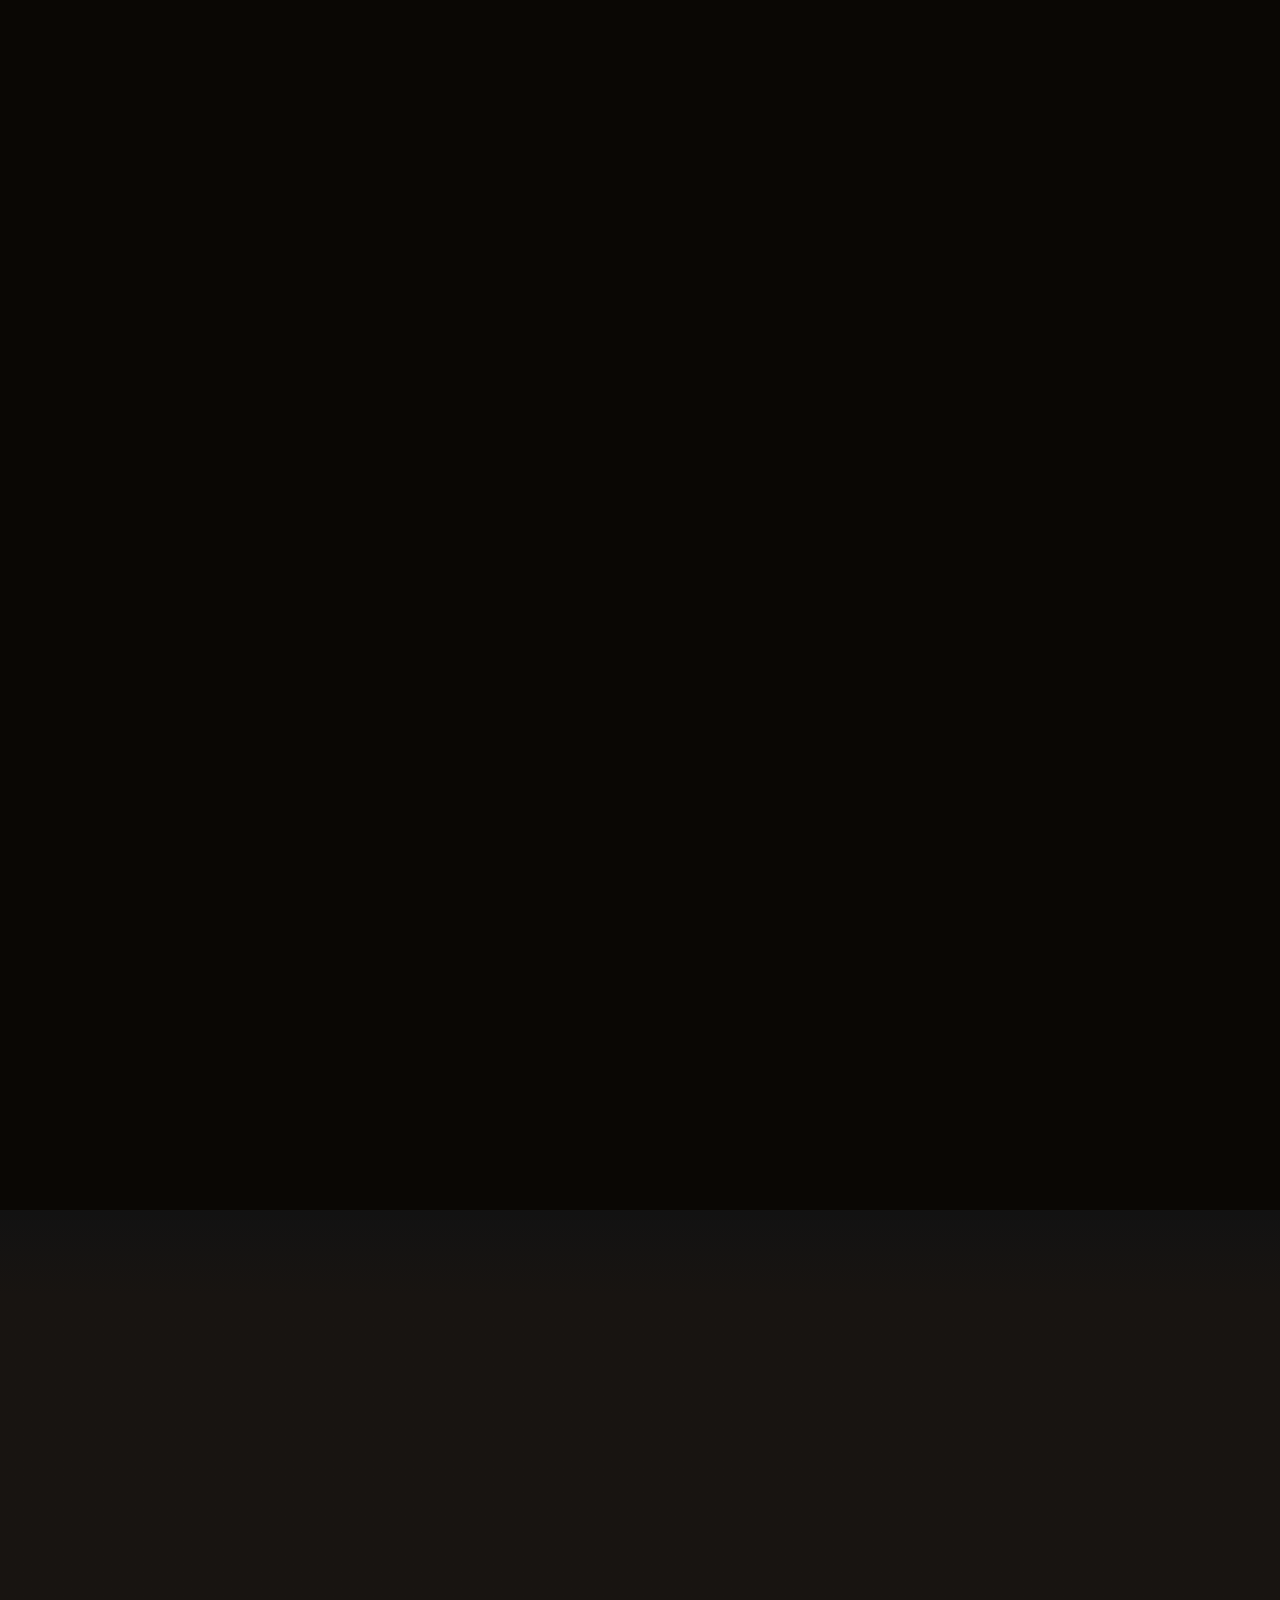
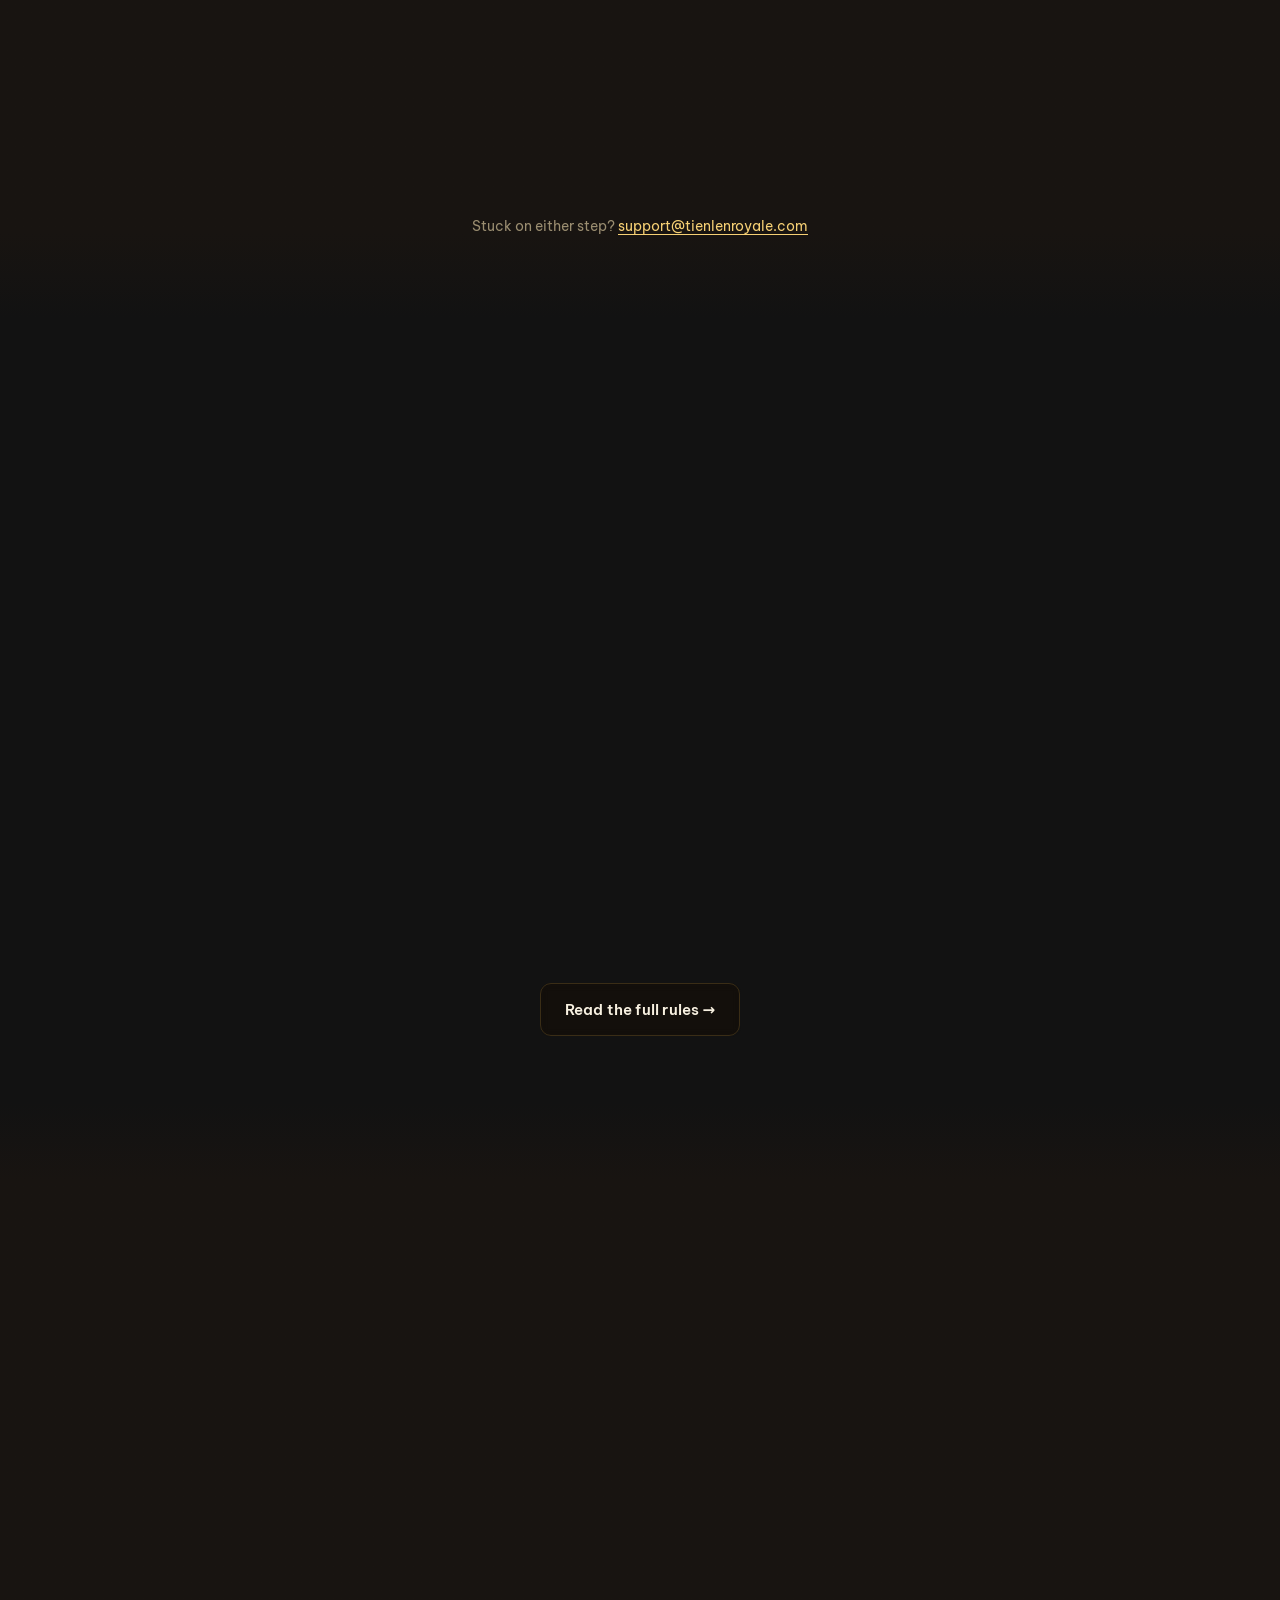
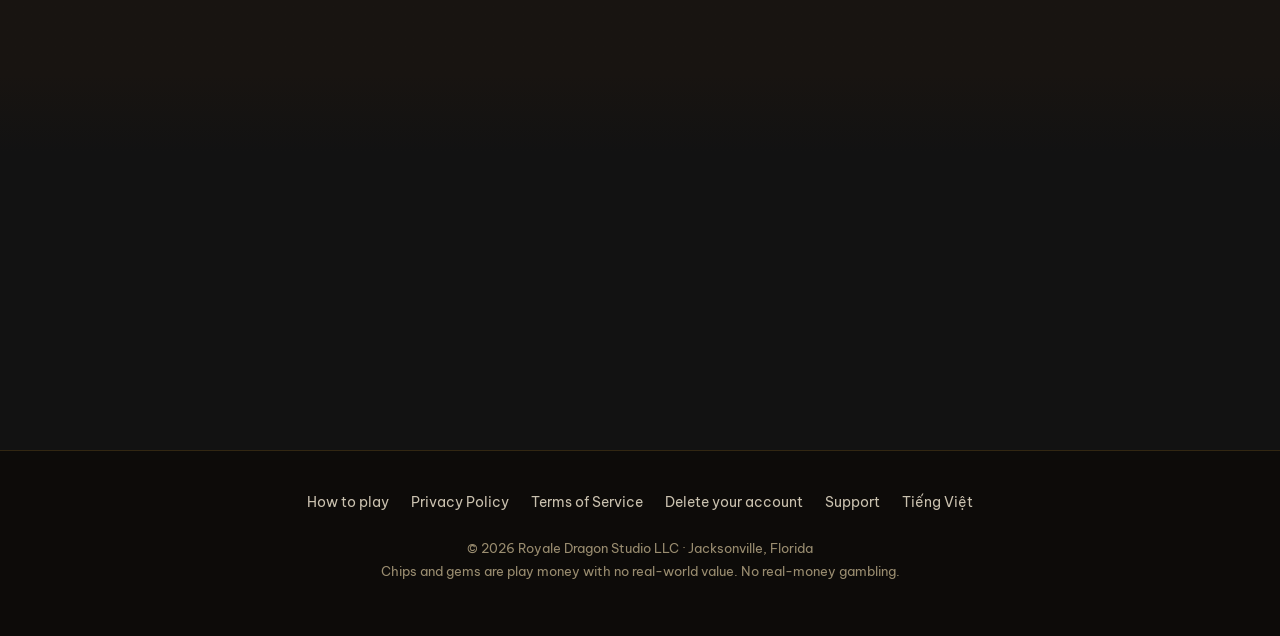
==== commit 3d8deb50: "THE ROYAL FILM IS THE HOMEPAGE - production promotion, owner-approved film.html -> index.html and fi" ====
--- a/index.html
+++ b/index.html
@@ -20,7 +20,121 @@
 <link rel="preconnect" href="https://fonts.googleapis.com">
 <link rel="preconnect" href="https://fonts.gstatic.com" crossorigin>
 <link rel="stylesheet" href="https://fonts.googleapis.com/css2?family=Be+Vietnam+Pro:wght@400;600;700&family=Playfair+Display:wght@500;600;700&display=swap">
+<script>history.scrollRestoration = "manual";</script>
+<link rel="preload" as="image" href="assets/film/poster.webp" imagesrcset="assets/film/poster.960.webp 960w, assets/film/poster.webp 1920w" imagesizes="100vw">
 <link rel="stylesheet" href="style.css">
+<style>
+  /* ── THE ROYAL FILM ── styles for the cinematic hero (section.atl).
+     Class names match the proven Durbin engine contract; the skin is TLR's
+     gold-on-dark language. */
+
+  /* Lenis smooth-scroll contract — without this the page's own
+     scroll-behavior:smooth re-smooths every Lenis frame and they fight */
+  html.lenis, html.lenis body { height: auto; }
+  .lenis.lenis-smooth { scroll-behavior: auto !important; }
+  .lenis.lenis-smooth [data-lenis-prevent] { overscroll-behavior: contain; }
+  .lenis.lenis-stopped { overflow: hidden; }
+
+  .atl { position: relative; background: #0a0704; }
+  .atl__pin { position: relative; height: 100svh; overflow: hidden; }
+  .atl__poster, .atl__canvas { position: absolute; inset: 0; width: 100%; height: 100%; }
+  .atl__poster { object-fit: cover; }
+  .atl__canvas { display: block; }
+  .atl__tint { position: absolute; inset: 0; pointer-events: none; background:
+    radial-gradient(58% 46% at 50% 46%, rgba(10,7,4,.30) 0%, rgba(10,7,4,.14) 55%, rgba(10,7,4,0) 100%),
+    radial-gradient(130% 100% at 50% 32%, rgba(10,7,4,.10) 0%, rgba(10,7,4,.16) 55%, rgba(10,7,4,.52) 100%),
+    linear-gradient(180deg, rgba(10,7,4,.28) 0%, rgba(10,7,4,0) 22%, rgba(10,7,4,0) 62%, rgba(10,7,4,.46) 100%); }
+  .atl__grain { position: absolute; inset: 0; pointer-events: none; opacity: .05; mix-blend-mode: overlay;
+    background-image: url("data:image/svg+xml;utf8,%3Csvg xmlns='http://www.w3.org/2000/svg' width='160' height='160'%3E%3Cfilter id='n'%3E%3CfeTurbulence type='fractalNoise' baseFrequency='0.9' numOctaves='2' stitchTiles='stitch'/%3E%3C/filter%3E%3Crect width='160' height='160' filter='url(%23n)' opacity='0.6'/%3E%3C/svg%3E"); }
+  .atl__bar { position: absolute; left: 0; right: 0; height: 0; background: #0a0704; pointer-events: none; z-index: 4; }
+  .atl__bar--t { top: 0; } .atl__bar--b { bottom: 0; }
+
+  /* ---- scenes ---- */
+  .atl__scene { position: absolute; inset: 0; z-index: 5; display: flex; flex-direction: column; align-items: center; justify-content: center; text-align: center; padding: calc(64px + 3vh) 1.5rem 10vh; pointer-events: none; }
+  .atl__scene > * { pointer-events: auto; }
+  .atl__scene--s { opacity: 0; visibility: hidden; }
+  .atl__eyebrow { font-size: .68rem; font-weight: 600; letter-spacing: .34em; text-transform: uppercase; color: var(--gold-deep); text-shadow: 0 2px 12px rgba(0,0,0,.55); }
+  .atl__logo { width: min(220px, 46vw); height: auto; filter: drop-shadow(0 14px 34px rgba(0,0,0,.8)); }
+  .atl__title { font-family: var(--display); font-weight: 600; color: var(--cream-hi); margin-top: 1rem; text-shadow: 0 4px 26px rgba(0,0,0,.6); }
+  .atl__title-lead { display: block; font-weight: 500; font-size: clamp(.95rem, 2.4vw, 1.3rem); line-height: 1.25; letter-spacing: .22em; text-indent: .22em; text-transform: uppercase; color: rgba(247,240,224,.92); }
+  .atl__title em, .atl__h { font-style: normal; font-weight: 700; font-size: clamp(2.4rem, 7vw, 4.6rem); line-height: 1.08; display: block; margin-top: .35rem; }
+  .atl__title em.shimmer { background: linear-gradient(105deg, var(--gold) 0%, var(--gold) 40%, #fff3cf 50%, var(--gold) 60%, var(--gold) 100%); background-size: 220% 100%; -webkit-background-clip: text; background-clip: text; -webkit-text-fill-color: transparent; filter: drop-shadow(0 3px 14px rgba(0,0,0,.65)); }
+  @media (prefers-reduced-motion: no-preference) {
+    .atl__title em.shimmer { animation: atlSweep 7s ease-in-out 1.4s infinite; }
+  }
+  @keyframes atlSweep { 0%, 52% { background-position: 120% 0; } 78%, 100% { background-position: -70% 0; } }
+
+  /* intro entrance — logo + title are the LCP: transform-only, never hidden */
+  @keyframes atlSettle { from { transform: translateY(26px); } to { transform: translateY(0); } }
+  @keyframes atlFadeUp { from { opacity: 0; transform: translateY(18px); } to { opacity: 1; transform: translateY(0); } }
+  .atl__scene--intro .atl__logo { animation: atlSettle 1s cubic-bezier(.22,.8,.3,1) both; }
+  .atl__scene--intro .atl__title { animation: atlSettle 1s cubic-bezier(.22,.8,.3,1) .08s both; }
+  .atl__scene--intro .atl__ctarow { opacity: 0; animation: atlFadeUp .8s ease .6s forwards; }
+  @media (prefers-reduced-motion: reduce) {
+    .atl__scene--intro .atl__logo, .atl__scene--intro .atl__title { animation: none; }
+    .atl__scene--intro .atl__ctarow { animation: none; opacity: 1; }
+  }
+
+  .atl__h { font-family: var(--display); color: var(--cream-hi); margin: 1rem 0 0; text-shadow: 0 4px 26px rgba(0,0,0,.6); }
+  .atl__sub { font-size: clamp(.86rem, 2vw, 1.06rem); color: var(--cream); margin-top: 1.1rem; max-width: 520px; line-height: 1.7; text-shadow: 0 2px 14px rgba(0,0,0,.55); }
+
+  .atl__ctarow { display: flex; flex-wrap: wrap; gap: .9rem; justify-content: center; align-items: center; margin-top: clamp(1.3rem, 4vw, 2.1rem); }
+  .atl__cta { display: inline-flex; align-items: center; gap: .5rem; padding: 1rem 1.7rem; font-family: var(--body); font-size: .72rem; font-weight: 700; letter-spacing: .18em; text-transform: uppercase; text-decoration: none; border-radius: 999px; cursor: pointer; transition: transform .18s ease, box-shadow .2s ease, border-color .25s ease, color .25s ease; }
+  .atl__cta:active { transform: translateY(1px); }
+  .atl__cta--gold { background: linear-gradient(180deg, #f6d074 0%, #d09b30 100%); color: #241a0c; border: 1px solid transparent; box-shadow: 0 10px 30px rgba(214,168,62,.35); }
+  .atl__cta--gold:hover { color: #1a1208; box-shadow: 0 14px 38px rgba(214,168,62,.5); transform: translateY(-2px); }
+  .atl__cta--ghost { background: rgba(10,7,4,.32); color: var(--cream-hi); border: 1px solid rgba(214,168,62,.5); -webkit-backdrop-filter: blur(5px); backdrop-filter: blur(5px); }
+  .atl__cta--ghost:hover { border-color: var(--gold); color: var(--gold); }
+
+  /* scroll cue */
+  .atl__cue { position: absolute; left: 50%; bottom: 3.2vh; transform: translateX(-50%); display: flex; flex-direction: column; align-items: center; gap: .55rem; z-index: 6; pointer-events: none; }
+  .atl__cue span { font-size: .58rem; font-weight: 600; letter-spacing: .3em; text-transform: uppercase; color: rgba(236,226,205,.8); text-shadow: 0 1px 8px rgba(0,0,0,.6); }
+  .atl__cue i { width: 1px; height: 44px; background: linear-gradient(to bottom, rgba(214,168,62,.9), rgba(214,168,62,0)); overflow: hidden; position: relative; }
+  .atl__cue i::after { content: ''; position: absolute; left: 0; top: -50%; width: 100%; height: 50%; background: #fff3cf; animation: atlCue 2.2s ease-in-out infinite; }
+  @keyframes atlCue { 0% { top: -50%; } 60%, 100% { top: 110%; } }
+  @media (prefers-reduced-motion: reduce) { .atl__cue i::after { animation: none; } }
+
+  /* progress rail */
+  .atl__rail { position: absolute; right: clamp(.9rem, 2.5vw, 2.2rem); top: 50%; transform: translateY(-50%); z-index: 6; display: flex; flex-direction: column; gap: .95rem; opacity: 0; visibility: hidden; }
+  .atl__dot { display: flex; align-items: center; gap: .6rem; flex-direction: row-reverse; background: none; border: 0; padding: 0; cursor: pointer; }
+  .atl__dot i { width: 7px; height: 7px; border-radius: 50%; background: rgba(236,226,205,.4); box-shadow: 0 0 6px rgba(0,0,0,.4); transition: background .3s ease, transform .3s ease; }
+  .atl__dot span { font-family: var(--body); font-size: .56rem; font-weight: 600; letter-spacing: .2em; text-transform: uppercase; color: rgba(236,226,205,.7); text-shadow: 0 1px 8px rgba(0,0,0,.6); opacity: 0; transform: translateX(6px); transition: opacity .3s ease, transform .3s ease; }
+  .atl__dot.is-on i { background: var(--gold); transform: scale(1.5); }
+  .atl__dot.is-on span, .atl__rail:hover .atl__dot span { opacity: 1; transform: none; }
+
+  /* skip */
+  .atl__skip { position: absolute; right: clamp(.9rem, 2.5vw, 2.2rem); bottom: 3vh; z-index: 6; display: inline-flex; align-items: center; gap: .45rem; background: rgba(10,7,4,.38); border: 1px solid rgba(214,168,62,.4); border-radius: 999px; padding: .55rem 1.05rem; font-size: .6rem; font-weight: 600; letter-spacing: .2em; text-transform: uppercase; color: var(--cream-hi); cursor: pointer; -webkit-backdrop-filter: blur(6px); backdrop-filter: blur(6px); opacity: 0; visibility: hidden; transition: border-color .25s ease; font-family: var(--body); }
+  .atl__skip svg { width: 13px; height: 13px; }
+  @media (hover: hover) { .atl__skip:hover { border-color: var(--gold); } }
+
+  /* SCENE 06 sits in the lower third: its clip's midframe is five WHITE cards
+     and a centered caption dies on them — the lower third is dark felt on
+     desktop and mobile alike. Position-only; the cinematic style is untouched. */
+  .atl__scene[data-scene="howto"] { justify-content: flex-end; padding-bottom: 9vh; }
+  @media (max-width: 767px) { .atl__scene[data-scene="howto"] { padding-bottom: 15vh; } }
+
+  /* keyboard focus — visible gold rings on every film control, keyboard-only
+     (:focus-visible), zero visual change for mouse/touch */
+  .atl__cta:focus-visible, .atl__dot:focus-visible, .atl__skip:focus-visible {
+    outline: 2px solid var(--gold); outline-offset: 3px;
+  }
+
+  /* the fixed site header leaves while the visitor is inside the film
+     (tlr-cinema.js gates body.is-in-film on progress, not isActive) */
+  .site-head.over-hero { transition: opacity .4s ease, background .25s ease, border-color .25s ease; }
+  body.is-in-film .site-head.over-hero { opacity: 0; pointer-events: none; }
+
+  @media (max-width: 767px) {
+    .atl__rail .atl__dot span { display: none; }
+    .atl__scene { padding-bottom: 13vh; }
+    .atl__logo { width: min(180px, 44vw); }
+    .atl__scene[data-scene="beta"] .atl__eyebrow { letter-spacing: .18em; font-size: .6rem; }
+  }
+
+  /* ---- static mode: elegant single-viewport hero, no journey ---- */
+  .atl--static .atl__pin { min-height: 540px; }
+  .atl--static .atl__canvas, .atl--static .atl__bar, .atl--static .atl__rail, .atl--static .atl__skip, .atl--static .atl__scene--s, .atl--static .atl__cue { display: none; }
+</style>
 </head>
 <body>
 
@@ -28,10 +142,9 @@
   <div class="shell">
     <a class="site-mark" href="index.html"><span class="pip">♠</span> Tiến Lên Royale</a>
     <nav class="site-nav">
-      <a class="hide-sm" href="#game">The game</a>
-      <a class="hide-sm" href="#gallery">Screens</a>
       <a href="rules.html">Rules</a>
-      <a class="hide-sm" href="#beta">Beta</a>
+      <a href="#beta">Beta</a>
+      <a class="hide-sm" href="#faq">FAQ</a>
       <a class="lang" href="index-vi.html">Tiếng Việt</a>
     </nav>
   </div>
@@ -39,240 +152,104 @@
 
 <main>
 
-  <!-- ── Hero ─────────────────────────────────────────────────────── -->
-  <section class="hero">
-    <div class="hero-art" aria-hidden="true"></div>
-    <div class="hero-suits" aria-hidden="true">
-      <span>♠</span><span>♥</span><span>♦</span><span>♣</span><span>♠</span><span>♦</span><span>♣</span>
-    </div>
-    <div class="shell">
-      <div class="hero-grid">
-        <div class="hero-copy">
-          <img class="hero-logo" src="assets/logo.webp" width="900" height="778"
-               alt="Tiến Lên Royale — Đỉnh Cao Tiến Lên" fetchpriority="high">
-          <p class="hero-eyebrow"><i>♠</i> The Southern Tiến Lên <i>♠</i></p>
-          <h1 class="hero-h1">The Tiến Lên you grew up with.
-            <em>Rebuilt like a royal casino.</em></h1>
-          <div class="hero-orn" aria-hidden="true">♦</div>
-          <p class="hero-sub">Real players. Real tension. Real friendships.
-          Play the closed beta on iPhone, iPad, and Android.</p>
-
-          <div class="store-row">
-            <a class="store-btn store-ios" href="https://testflight.apple.com/join/AGkJgbtB">
-              <svg viewBox="0 0 40 40" aria-hidden="true">
-                <rect x="1" y="1" width="38" height="38" rx="9" fill="#1b6cf5"/>
-                <path d="M20 9.5 26.5 30.5 20 26.2 13.5 30.5Z" fill="#fff"/>
-                <path d="M20 9.5 20 26.2 13.5 30.5Z" fill="#cfe0ff"/>
-              </svg>
-              <span class="store-txt">
-                <small>Join on</small><strong>TestFlight</strong><em>iPhone &amp; iPad</em>
-              </span>
-            </a>
-            <a class="store-btn store-play" href="#beta">
-              <svg viewBox="0 0 40 40" aria-hidden="true">
-                <path d="M8.6 5.6a2 2 0 0 0-.6 1.4v26a2 2 0 0 0 .6 1.4L22 20.4Z" fill="#34a4f6"/>
-                <path d="m8.6 5.6 16.8 9.6-3.4 5.2Z" fill="#4ddb8a"/>
-                <path d="m8.6 34.4 13.4-14 3.4 5.2Z" fill="#f4544a"/>
-                <path d="m25.4 15.2 5.9 3.3a2 2 0 0 1 0 3.5l-5.9 3.4-3.4-5.2Z" fill="#fdc23e"/>
-              </svg>
-              <span class="store-txt">
-                <small>Join Android beta</small><strong>Google Play</strong><em>Two quick steps</em>
-              </span>
-            </a>
-          </div>
-          <p class="store-note">Open to anyone — no invite needed. iPhone installs straight
-          from TestFlight; Android takes <a href="#beta">one extra step</a>.</p>
-
-          <a class="learn-link" href="rules.html">Learn how to play <span aria-hidden="true">›</span></a>
+  <!-- ── The Royal Film ─────────────────────────────────────────────
+       Seven approved clips of the game's own palace, scrubbed by scroll.
+       Engine: assets/js/tlr-cinema.js (adapted from the Durbin cinema).
+       Falls back to a static hero (reduced motion / slow net / deep links). -->
+  <section id="home" class="atl" aria-label="Tiến Lên Royale">
+    <div class="atl__pin" id="atlPin">
+      <img class="atl__poster" id="atlPoster" src="assets/film/poster.webp"
+           srcset="assets/film/poster.960.webp 960w, assets/film/poster.webp 1920w"
+           sizes="100vw" alt="The royal palace card hall of Tiến Lên Royale, the crimson table glowing beneath silk lanterns"
+           fetchpriority="high" decoding="async">
+      <canvas class="atl__canvas" id="atlCanvas" aria-hidden="true"></canvas>
+      <div class="atl__tint" aria-hidden="true"></div>
+      <div class="atl__grain" aria-hidden="true"></div>
+      <div class="atl__bar atl__bar--t" aria-hidden="true"></div>
+      <div class="atl__bar atl__bar--b" aria-hidden="true"></div>
+
+      <!-- INTRO (also the static hero — must paint instantly; LCP is the logo
+           and title: transform-only entrances, never opacity-hidden) -->
+      <div class="atl__scene atl__scene--intro" data-scene="intro">
+        <img class="atl__logo" src="assets/logo.webp" width="900" height="778"
+             alt="Tiến Lên Royale — Đỉnh Cao Tiến Lên" fetchpriority="high">
+        <h1 class="atl__title">
+          <span class="atl__title-lead">The Tiến Lên you grew up with.</span>
+          <em class="shimmer">Reborn Royal.</em>
+        </h1>
+        <div class="atl__ctarow">
+          <a href="#beta" class="atl__cta atl__cta--gold" data-film-goto="#beta">Join the Beta</a>
+          <button type="button" class="atl__cta atl__cta--ghost" data-film-watch>Enter the Palace</button>
         </div>
       </div>
 
-      <div class="feature-strip">
-        <div class="feat">
-          <span class="feat-icon" aria-hidden="true">
-            <svg viewBox="0 0 24 24" fill="none" stroke="currentColor" stroke-width="1.6"
-                 stroke-linecap="round" stroke-linejoin="round">
-              <path d="M3 5.5A2.5 2.5 0 0 1 5.5 3H11v18H5.5A2.5 2.5 0 0 1 3 18.5Z"/>
-              <path d="M21 5.5A2.5 2.5 0 0 0 18.5 3H13v18h5.5a2.5 2.5 0 0 0 2.5-2.5Z"/>
-            </svg>
-          </span>
-          <div>
-            <h3>Learn in one hand</h3>
-            <p>A guided first game teaches the basics in two minutes.</p>
-          </div>
+      <!-- 01 · THE GAME -->
+      <div class="atl__scene atl__scene--s" data-scene="game" aria-hidden="true">
+        <p class="atl__eyebrow">01 &mdash; The Game</p>
+        <h2 class="atl__h">Every Rule the<br>Family Table Plays</h2>
+        <p class="atl__sub">Chặt, cóng, thúi, tới trắng &mdash; kept, and paid out to the chip.</p>
+      </div>
+
+      <!-- 02 · THE ROOMS -->
+      <div class="atl__scene atl__scene--s" data-scene="rooms" aria-hidden="true">
+        <p class="atl__eyebrow">02 &mdash; The Rooms</p>
+        <h2 class="atl__h">Climb the<br>Royal Halls</h2>
+        <p class="atl__sub">Beginner to Silver, Gold and VIP &mdash; higher stakes, richer rooms, bigger swings.</p>
+      </div>
+
+      <!-- 03 · THE TABLE -->
+      <div class="atl__scene atl__scene--s" data-scene="table" aria-hidden="true">
+        <p class="atl__eyebrow">03 &mdash; The Table</p>
+        <h2 class="atl__h">Real Players.<br>Real Tension.</h2>
+        <p class="atl__sub">Four seats, thirteen cards, and the 3&#9824; opens the night.</p>
+      </div>
+
+      <!-- 04 · ROYAL CLUB -->
+      <div class="atl__scene atl__scene--s" data-scene="club" aria-hidden="true">
+        <p class="atl__eyebrow">04 &mdash; Royal Club</p>
+        <h2 class="atl__h">Your Own Room.<br>Your Own People.</h2>
+        <p class="atl__sub">Create a private table, share the code, and play only with people you trust.</p>
+      </div>
+
+      <!-- 05 · CUSTOMIZE -->
+      <div class="atl__scene atl__scene--s" data-scene="customize" aria-hidden="true">
+        <p class="atl__eyebrow">05 &mdash; Customize</p>
+        <h2 class="atl__h">Make the<br>Table Yours</h2>
+        <p class="atl__sub">Table skins, card backs, avatars &mdash; collected with chips you won.</p>
+      </div>
+
+      <!-- 06 · HOW TO PLAY -->
+      <div class="atl__scene atl__scene--s" data-scene="howto" aria-hidden="true">
+        <p class="atl__eyebrow">06 &mdash; How to Play</p>
+        <h2 class="atl__h">Learn in<br>One Hand</h2>
+        <p class="atl__sub">A guided first game teaches the basics in two minutes.</p>
+      </div>
+
+      <!-- 07 · JOIN THE BETA (stays up through the landing) -->
+      <div class="atl__scene atl__scene--s" data-scene="beta" aria-hidden="true">
+        <p class="atl__eyebrow">&mdash;&nbsp; The beta is open to anyone &nbsp;&mdash;</p>
+        <h2 class="atl__h">Take Your Seat</h2>
+        <div class="atl__ctarow">
+          <a href="https://testflight.apple.com/join/AGkJgbtB" class="atl__cta atl__cta--gold">Open TestFlight</a>
+          <a href="#beta" class="atl__cta atl__cta--ghost" data-film-goto="#beta">Android &mdash; two steps</a>
         </div>
-        <div class="feat">
-          <span class="feat-icon" aria-hidden="true">
-            <svg viewBox="0 0 24 24" fill="none" stroke="currentColor" stroke-width="1.6"
-                 stroke-linecap="round" stroke-linejoin="round">
-              <path d="M3 7.5 7 12l5-7 5 7 4-4.5V18H3Z"/><path d="M3 21h18"/>
-            </svg>
-          </span>
-          <div>
-            <h3>Climb the royal ladder</h3>
-            <p>Start in Beginner and rise through Silver, Gold and VIP.</p>
-          </div>
-        </div>
-        <div class="feat">
-          <span class="feat-icon" aria-hidden="true">
-            <svg viewBox="0 0 24 24" fill="none" stroke="currentColor" stroke-width="1.6"
-                 stroke-linecap="round" stroke-linejoin="round">
-              <circle cx="12" cy="12" r="9"/><circle cx="12" cy="12" r="3.6"/>
-              <path d="M12 3v3.4M12 17.6V21M3 12h3.4M17.6 12H21"/>
-            </svg>
-          </span>
-          <div>
-            <h3>Play for fun</h3>
-            <p>Chips are free and always recoverable. Daily rewards keep you at the table.</p>
-          </div>
-        </div>
-        <div class="feat">
-          <span class="feat-icon" aria-hidden="true">
-            <svg viewBox="0 0 24 24" fill="none" stroke="currentColor" stroke-width="1.6"
-                 stroke-linecap="round" stroke-linejoin="round">
-              <path d="M12 3 4 6v6c0 4.6 3.2 7.9 8 9 4.8-1.1 8-4.4 8-9V6Z"/>
-              <path d="M12 8.4c1.9 2.4 3.4 3.4 3.4 4.9A2 2 0 0 1 12 14.7a2 2 0 0 1-3.4-1.4c0-1.5 1.5-2.5 3.4-4.9Z"/>
-            </svg>
-          </span>
-          <div>
-            <h3>Royal Clubs</h3>
-            <p>Make a private room, invite friends, and play only with people you trust.</p>
-          </div>
-        </div>
-      </div>
-    </div>
-
-    <a class="scroll-cue" href="#game">
-      <svg viewBox="0 0 26 13" fill="none" stroke="currentColor" stroke-width="1.8"
-           stroke-linecap="round" stroke-linejoin="round" aria-hidden="true"><path d="m1 1 12 11L25 1"/></svg>
-      Scroll
-    </a>
-  </section>
-
-  <!-- ── What it is ───────────────────────────────────────────────── -->
-  <section class="band" id="game">
-    <div class="shell">
-      <div class="sec-head">
-        <span class="eyebrow">The game</span>
-        <h2>Every rule that makes the family table loud</h2>
-        <p>Most Tiến Lên apps quietly drop the rules that hurt. This one keeps them,
-        and pays them out to the chip.</p>
-      </div>
-
-      <div class="grid grid-4">
-        <article class="card">
-          <span class="suit">♠</span>
-          <h3>Learn in one hand</h3>
-          <p>A guided first game teaches the basics in two minutes, and every special
-          rule explains itself the first time it fires — at the moment it costs you,
-          never as a wall of text.</p>
-        </article>
-        <article class="card">
-          <span class="suit">♥</span>
-          <h3>Climb the royal ladder</h3>
-          <p>Start in the Beginner room and rise through the Silver, Gold and VIP
-          halls. Higher stakes, richer rooms, bigger swings.</p>
-        </article>
-        <article class="card">
-          <span class="suit">♦</span>
-          <h3>Play money, real tension</h3>
-          <p>Chips are free and always recoverable — daily rewards, hourly bonuses
-          and the Lucky Spin keep you at the table. Nothing here cashes out.</p>
-        </article>
-        <article class="card">
-          <span class="suit">♣</span>
-          <h3>Royal Clubs</h3>
-          <p>Make a private room, hand out the code, and play only with the people
-          you actually want at your table.</p>
-        </article>
-      </div>
-    </div>
-  </section>
-
-  <!-- ── The four house rules ─────────────────────────────────────── -->
-  <section class="band band-alt" id="houserules">
-    <div class="shell">
-      <div class="sec-head">
-        <span class="eyebrow">The house rules</span>
-        <h2>Four ways chips move that have nothing to do with winning</h2>
-        <p>These are the rules Vietnamese players argue about. Here they are settled,
-        instantly, in front of everyone.</p>
-      </div>
-
-      <div class="grid grid-4">
-        <article class="card rule-card">
-          <span class="vn">Chặt</span>
-          <span class="en">The chop</span>
-          <p>A bomb just beat a 2. The chopped player pays the chopper on the spot —
-          more for a red 2 than a black one — and every counter-chop multiplies it.</p>
-        </article>
-        <article class="card rule-card">
-          <span class="vn">Cóng</span>
-          <span class="en">Frozen hand</span>
-          <p>Never play a single card all round and you are frozen: you pay the winner
-          double the stake, plus extra for every 2 and every bomb still in your hand.</p>
-        </article>
-        <article class="card rule-card">
-          <span class="vn">Thúi</span>
-          <span class="en">Stuck cards</span>
-          <p>Still holding 2s or bombs when the round ends is expensive. Shed the
-          dangerous cards early, or pay chop rates for the privilege of keeping them.</p>
-        </article>
-        <article class="card rule-card">
-          <span class="vn">Tới trắng</span>
-          <span class="en">Instant win</span>
-          <p>Some hands win the moment they are dealt — four 2s, six pairs, five
-          consecutive pairs, a dragon straight. Everyone else pays double.</p>
-        </article>
-      </div>
-
-      <p style="text-align:center; margin: 32px 0 0;">
-        <a class="btn btn-ghost" href="rules.html">Read the full rules →</a>
-      </p>
-    </div>
-  </section>
-
-  <!-- ── Gallery ──────────────────────────────────────────────────── -->
-  <section class="band" id="gallery">
-    <div class="shell">
-      <div class="sec-head">
-        <span class="eyebrow">The halls</span>
-        <h2>Built like somewhere worth sitting down</h2>
-        <p>Screens from the current beta, shown in Vietnamese.</p>
-      </div>
-
-      <div class="shots">
-        <figure class="shot">
-          <img src="assets/shots/sc1_table_gold.webp" width="1280" height="720" loading="lazy"
-               alt="A four-player hand in progress at a Gold-room table">
-          <figcaption>A Gold-room hand, mid-trick — your fan, their counts, the pile.</figcaption>
-        </figure>
-        <figure class="shot">
-          <img src="assets/shots/sc3_lobby_silver.webp" width="1280" height="720" loading="lazy"
-               alt="The Silver hall in the lobby carousel">
-          <figcaption>The Silver hall — one room at a time, swiped like a corridor.</figcaption>
-        </figure>
-        <figure class="shot">
-          <img src="assets/shots/sc5_room_gold.webp" width="1280" height="720" loading="lazy"
-               alt="The Gold hall in the lobby carousel">
-          <figcaption>The Gold hall, and the stake that comes with it.</figcaption>
-        </figure>
-        <figure class="shot">
-          <img src="assets/shots/sc4_vip_room.webp" width="1280" height="720" loading="lazy"
-               alt="The VIP hall, locked until level 30">
-          <figcaption>The VIP hall — locked until you have earned the seat.</figcaption>
-        </figure>
-        <figure class="shot">
-          <img src="assets/shots/sc2_royal_club.webp" width="1280" height="720" loading="lazy"
-               alt="The Royal Club room, a private table for friends">
-          <figcaption>Royal Clubs — your own room, your own people.</figcaption>
-        </figure>
-        <figure class="shot">
-          <img src="assets/shots/sc6_table_skins.webp" width="1280" height="720" loading="lazy"
-               alt="The table skin collection in the shop">
-          <figcaption>Table skins, card backs, avatars — collected with chips you won.</figcaption>
-        </figure>
-      </div>
+      </div>
+
+      <!-- chrome: scroll cue, rail, skip -->
+      <div class="atl__cue" id="atlCue" aria-hidden="true"><span>Scroll to enter the Royal experience</span><i></i></div>
+      <nav class="atl__rail" id="atlRail" aria-label="Journey progress">
+        <button class="atl__dot" type="button" data-p="0"><span>Arrive</span><i></i></button>
+        <button class="atl__dot" type="button" data-p="0.078"><span>The Game</span><i></i></button>
+        <button class="atl__dot" type="button" data-p="0.167"><span>Rooms</span><i></i></button>
+        <button class="atl__dot" type="button" data-p="0.310"><span>Table</span><i></i></button>
+        <button class="atl__dot" type="button" data-p="0.453"><span>Club</span><i></i></button>
+        <button class="atl__dot" type="button" data-p="0.595"><span>Customize</span><i></i></button>
+        <button class="atl__dot" type="button" data-p="0.738"><span>How to Play</span><i></i></button>
+        <button class="atl__dot" type="button" data-p="0.90"><span>Join</span><i></i></button>
+      </nav>
+      <button class="atl__skip" type="button" id="atlSkip" data-atl-skip>Skip film
+        <svg viewBox="0 0 24 24" fill="none" stroke="currentColor" stroke-width="1.8" stroke-linecap="round" stroke-linejoin="round" aria-hidden="true"><path d="M13 5l7 7-7 7M4 12h16"/></svg>
+      </button>
     </div>
   </section>
 
@@ -280,8 +257,8 @@
   <section class="band band-alt" id="beta">
     <div class="shell">
       <div class="sec-head">
-        <span class="eyebrow">Right now</span>
-        <h2>The beta is open to anyone</h2>
+        <span class="eyebrow">Take your seat</span>
+        <h2>Join the Beta</h2>
         <p>The game is playable end to end and being tested on real phones before it
         reaches the stores. No invite, no waiting list — just join.</p>
       </div>
@@ -316,8 +293,51 @@
     </div>
   </section>
 
+  <!-- ── The four house rules ─────────────────────────────────────── -->
+  <section class="band" id="houserules">
+    <div class="shell">
+      <div class="sec-head">
+        <span class="eyebrow">The house rules</span>
+        <h2>Four ways chips move that have nothing to do with winning</h2>
+        <p>These are the rules Vietnamese players argue about. Here they are settled,
+        instantly, in front of everyone.</p>
+      </div>
+
+      <div class="grid grid-4">
+        <article class="card rule-card">
+          <span class="vn">Chặt</span>
+          <span class="en">The chop</span>
+          <p>A bomb just beat a 2. The chopped player pays the chopper on the spot —
+          more for a red 2 than a black one — and every counter-chop multiplies it.</p>
+        </article>
+        <article class="card rule-card">
+          <span class="vn">Cóng</span>
+          <span class="en">Frozen hand</span>
+          <p>Never play a single card all round and you are frozen: you pay the winner
+          double the stake, plus extra for every 2 and every bomb still in your hand.</p>
+        </article>
+        <article class="card rule-card">
+          <span class="vn">Thúi</span>
+          <span class="en">Stuck cards</span>
+          <p>Still holding 2s or bombs when the round ends is expensive. Shed the
+          dangerous cards early, or pay chop rates for the privilege of keeping them.</p>
+        </article>
+        <article class="card rule-card">
+          <span class="vn">Tới trắng</span>
+          <span class="en">Instant win</span>
+          <p>Some hands win the moment they are dealt — four 2s, six pairs, five
+          consecutive pairs, a dragon straight. Everyone else pays double.</p>
+        </article>
+      </div>
+
+      <p style="text-align:center; margin: 32px 0 0;">
+        <a class="btn btn-ghost" href="rules.html">Read the full rules →</a>
+      </p>
+    </div>
+  </section>
+
   <!-- ── Q&A ──────────────────────────────────────────────────────── -->
-  <section class="band">
+  <section class="band band-alt" id="faq">
     <div class="shell">
       <div class="sec-head">
         <span class="eyebrow">Straight answers</span>
@@ -436,5 +456,10 @@
   })();
 </script>
 
+<script src="assets/js/vendor/gsap.min.js"></script>
+<script src="assets/js/vendor/ScrollTrigger.min.js"></script>
+<script src="assets/js/vendor/lenis.min.js"></script>
+<script src="assets/js/vendor/split-type.min.js"></script>
+<script src="assets/js/tlr-cinema.js?v=3"></script>
 </body>
 </html>
--- a/style.css
+++ b/style.css
@@ -33,6 +33,16 @@
 }
 
 * { margin: 0; padding: 0; box-sizing: border-box; }
+
+/* Keyboard focus — a visible gold ring on every interactive element.
+   :focus-visible fires for keyboard navigation only, so mouse/touch
+   visuals are completely unchanged. */
+a:focus-visible, button:focus-visible, summary:focus-visible,
+input:focus-visible, [tabindex]:focus-visible {
+  outline: 2px solid var(--gold);
+  outline-offset: 3px;
+  border-radius: 4px;
+}
 
 html { scroll-behavior: smooth; }
 @media (prefers-reduced-motion: reduce) { html { scroll-behavior: auto; } }
